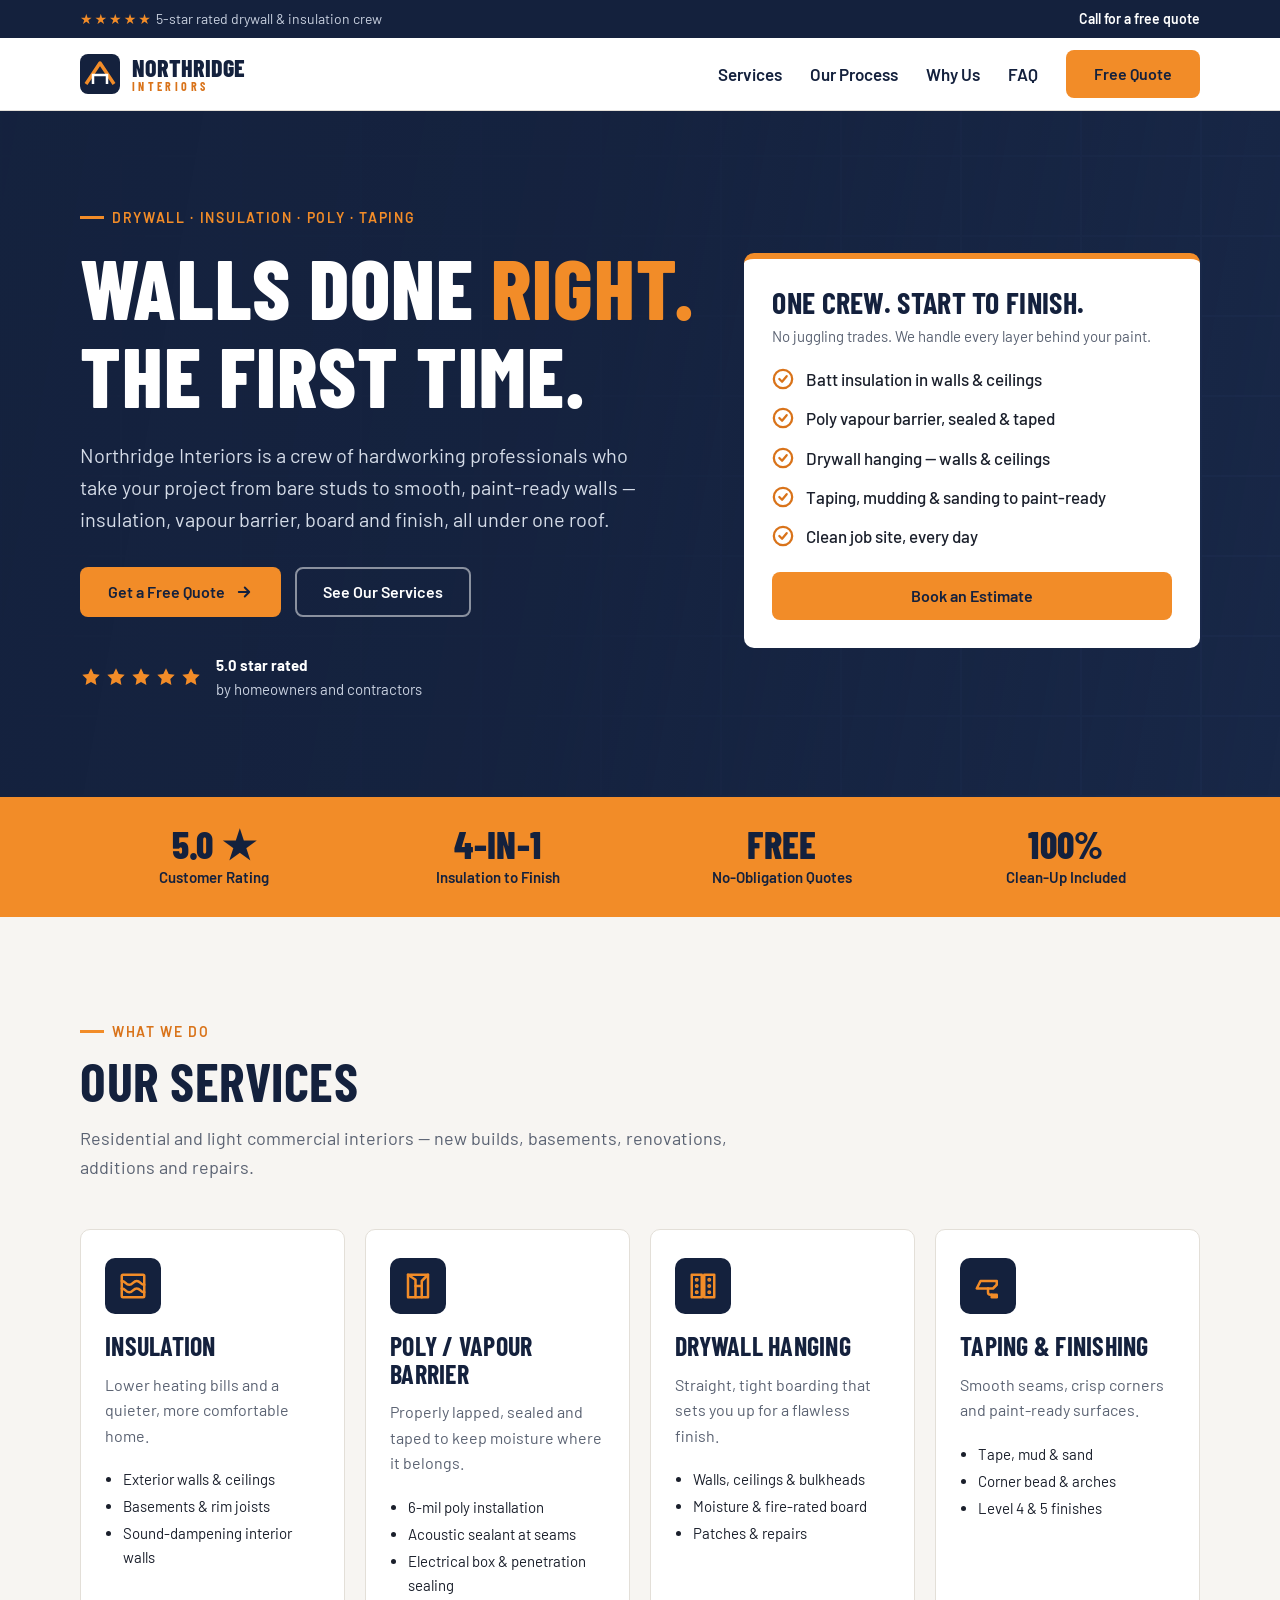
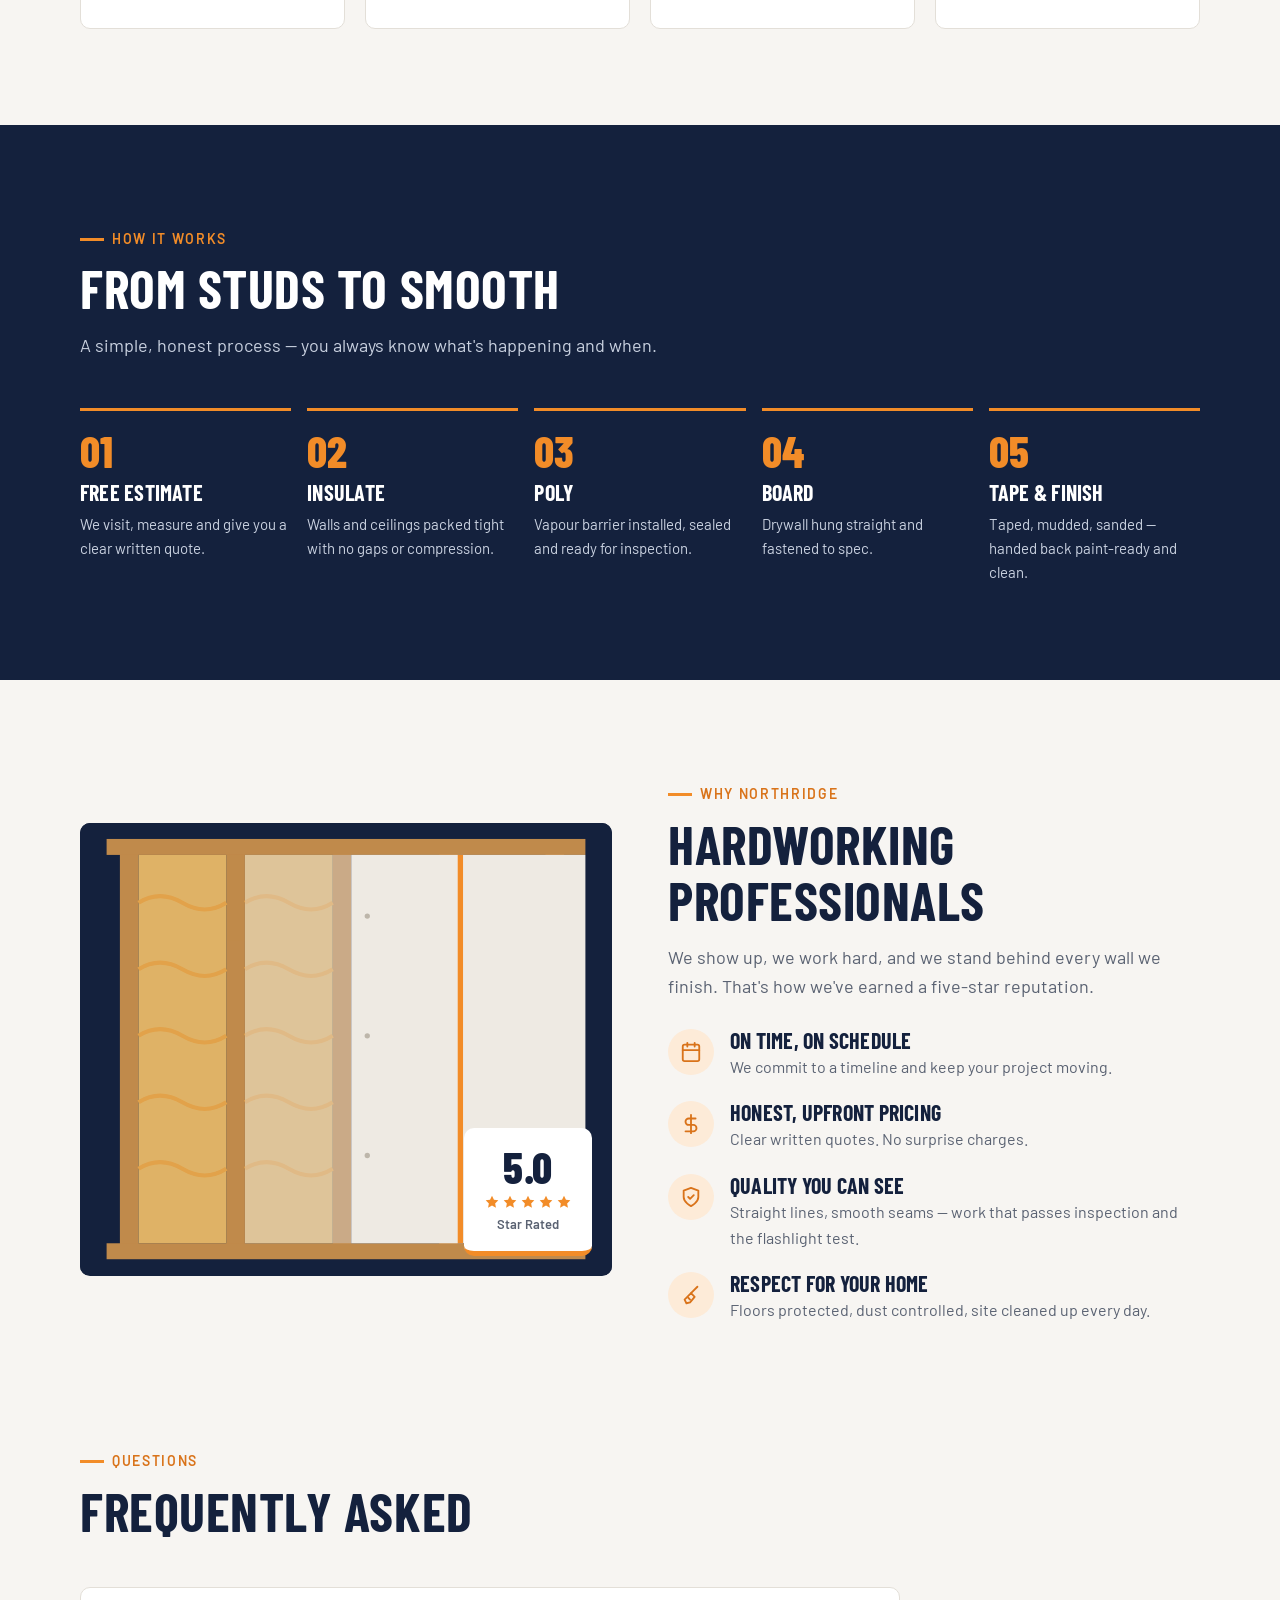
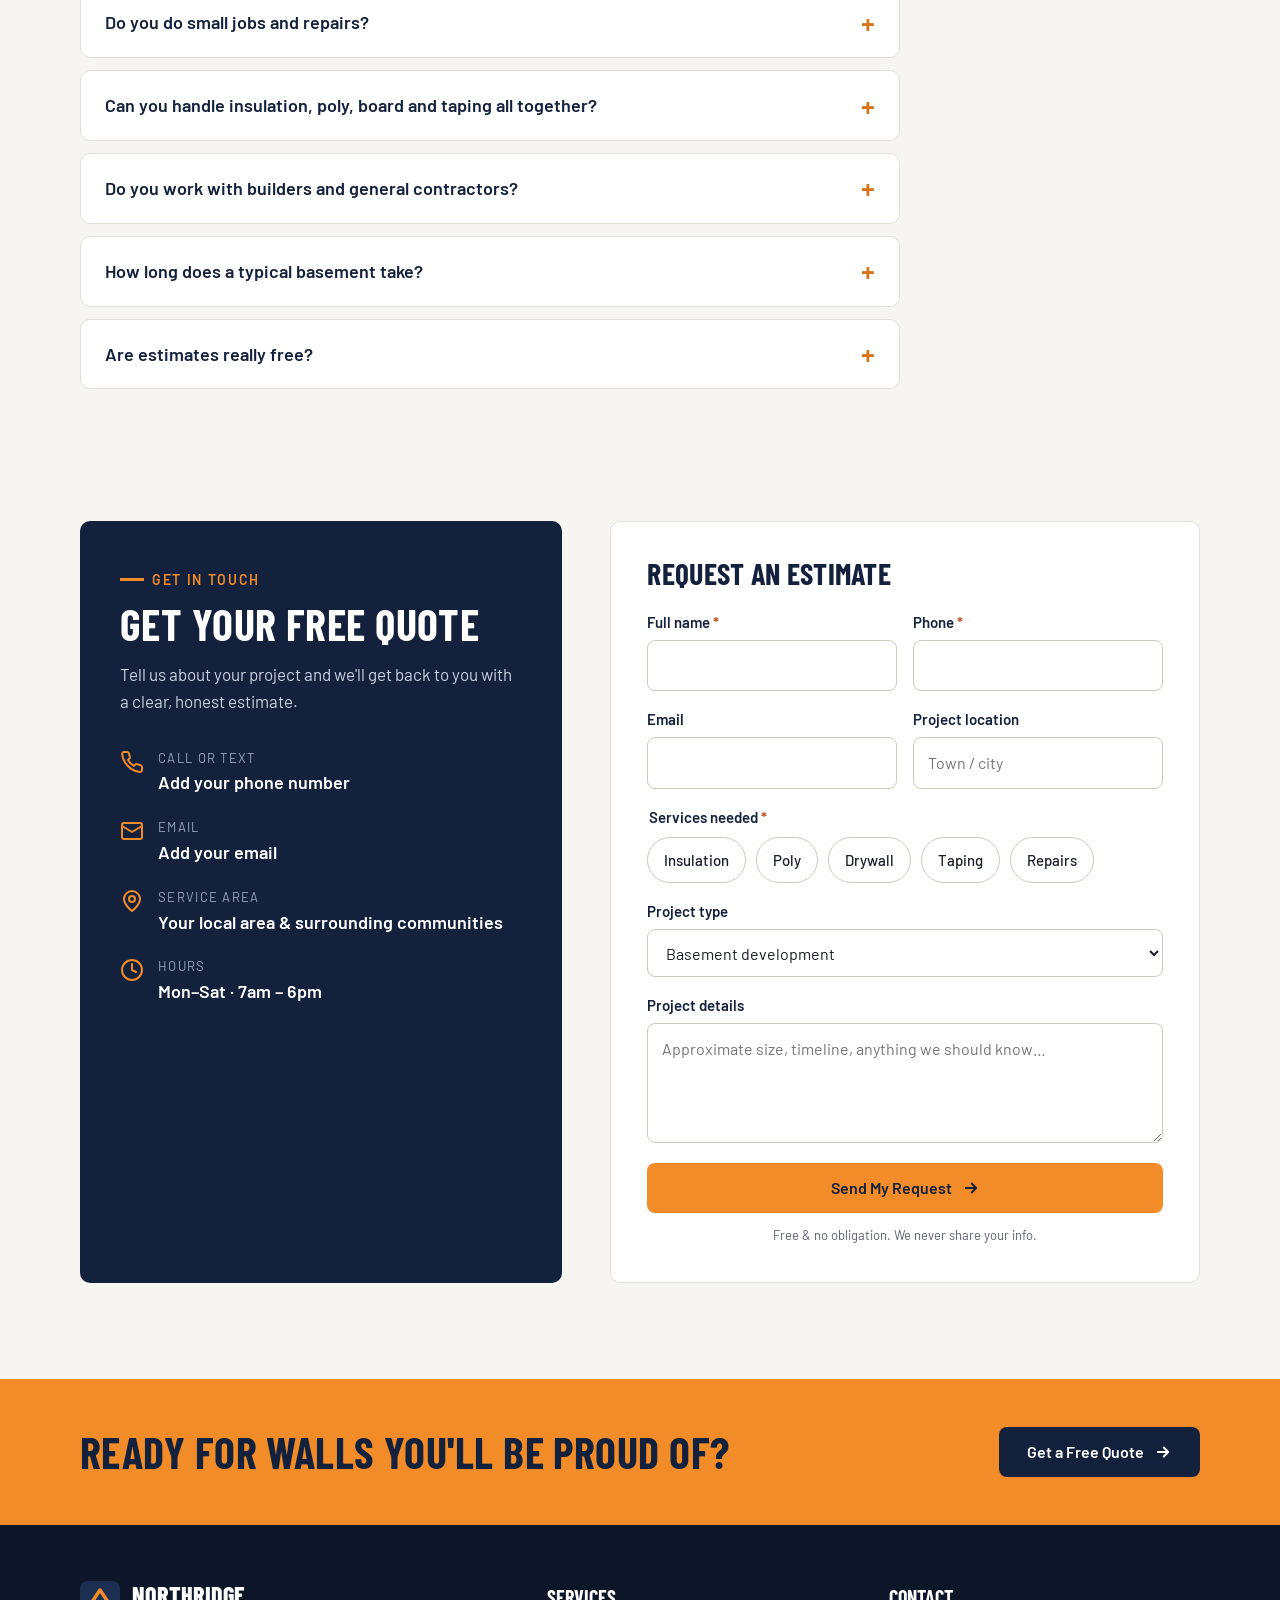
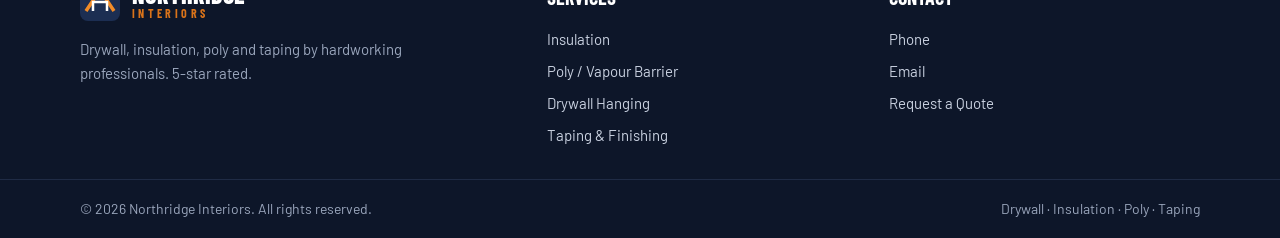
==== projects/northridge-interiors/index.html @ 96ca853d "Add Northridge Interiors website (drywall, insulation, poly, taping) Co-Authored-By: Claude Opus 5.5" ====
<!doctype html>
<html lang="en">
<head>
<meta charset="utf-8">
<meta name="viewport" content="width=device-width, initial-scale=1">
<title>Northridge Interiors | Drywall, Insulation, Poly &amp; Taping</title>
<meta name="description" content="Northridge Interiors — hardworking drywall professionals. Insulation, vapour barrier (poly), drywall hanging, taping and finishing. 5-star rated. Get a free quote.">
<link rel="preconnect" href="https://fonts.googleapis.com">
<link rel="preconnect" href="https://fonts.gstatic.com" crossorigin>
<link href="https://fonts.googleapis.com/css2?family=Barlow+Condensed:wght@600;700;800&family=Barlow:wght@400;500;600&display=swap" rel="stylesheet">
<link rel="icon" href="data:image/svg+xml,%3Csvg xmlns='http://www.w3.org/2000/svg' viewBox='0 0 32 32'%3E%3Crect width='32' height='32' rx='6' fill='%2314213D'/%3E%3Cpath d='M7 24V8h4l8 10V8h4v16h-4L11 14v10z' fill='%23F28C28'/%3E%3C/svg%3E">
<style>
  :root {
    --navy: #14213D;
    --navy-2: #1C2E52;
    --orange: #F28C28;
    --orange-dark: #D9731A;
    --bg: #F7F5F2;
    --card: #FFFFFF;
    --text: #1A1F2B;
    --muted: #5A6272;
    --border: #E3DFD8;
    --white: #FFFFFF;
    --radius: 10px;
    --max: 1160px;
  }
  *, *::before, *::after { box-sizing: border-box; }
  html { scroll-behavior: smooth; scroll-padding-top: 80px; }
  body {
    margin: 0; background: var(--bg); color: var(--text);
    font-family: "Barlow", system-ui, -apple-system, Segoe UI, sans-serif;
    font-size: 17px; line-height: 1.6;
  }
  h1, h2, h3, .display {
    font-family: "Barlow Condensed", "Barlow", sans-serif;
    line-height: 1.05; margin: 0; letter-spacing: .01em; text-transform: uppercase;
  }
  p { margin: 0; }
  a { color: inherit; }
  img, svg { display: block; }
  .wrap { max-width: var(--max); margin: 0 auto; padding: 0 20px; }
  .eyebrow {
    display: inline-flex; align-items: center; gap: 8px;
    font-weight: 600; font-size: 14px; letter-spacing: .12em; text-transform: uppercase;
    color: var(--orange-dark);
  }
  .eyebrow::before { content: ""; width: 24px; height: 3px; background: var(--orange); }
  :focus-visible { outline: 3px solid var(--orange); outline-offset: 3px; border-radius: 4px; }

  /* Buttons */
  .btn {
    display: inline-flex; align-items: center; justify-content: center; gap: 10px;
    padding: 14px 26px; border-radius: 8px; border: 2px solid transparent;
    font: 600 16px/1 "Barlow", sans-serif; text-decoration: none; cursor: pointer;
    transition: background .18s ease, color .18s ease, border-color .18s ease, transform .18s ease;
    min-height: 48px;
  }
  .btn-primary { background: var(--orange); color: var(--navy); }
  .btn-primary:hover { background: var(--orange-dark); color: var(--white); }
  .btn-ghost { border-color: rgba(255,255,255,.5); color: var(--white); }
  .btn-ghost:hover { border-color: var(--white); background: rgba(255,255,255,.08); }
  .btn svg { width: 18px; height: 18px; }

  /* Top bar + Nav */
  .topbar { background: var(--navy); color: #C9D1E0; font-size: 14px; }
  .topbar .wrap { display: flex; justify-content: space-between; gap: 16px; padding-top: 8px; padding-bottom: 8px; flex-wrap: wrap; }
  .topbar a { text-decoration: none; color: var(--white); font-weight: 600; }
  .stars-inline { color: var(--orange); letter-spacing: 2px; }

  header.nav {
    position: sticky; top: 0; z-index: 50; background: var(--white);
    border-bottom: 1px solid var(--border);
  }
  header.nav .wrap { display: flex; align-items: center; justify-content: space-between; height: 72px; }
  .logo { display: flex; align-items: center; gap: 12px; text-decoration: none; }
  .logo-mark { width: 40px; height: 40px; }
  .logo-text { font-family: "Barlow Condensed", sans-serif; font-weight: 800; font-size: 24px; text-transform: uppercase; line-height: 1; color: var(--navy); }
  .logo-text small { display: block; font-size: 12px; letter-spacing: .28em; color: var(--orange-dark); font-weight: 700; }
  nav ul { list-style: none; display: flex; gap: 28px; margin: 0; padding: 0; align-items: center; }
  nav a.link { text-decoration: none; font-weight: 600; color: var(--navy); padding: 8px 0; border-bottom: 2px solid transparent; transition: border-color .18s; }
  nav a.link:hover { border-color: var(--orange); }
  .menu-btn { display: none; background: none; border: 0; padding: 10px; cursor: pointer; color: var(--navy); }
  .menu-btn svg { width: 28px; height: 28px; }

  /* Hero */
  .hero {
    position: relative; color: var(--white); overflow: hidden;
    background:
      linear-gradient(100deg, rgba(20,33,61,.97) 0%, rgba(20,33,61,.9) 45%, rgba(20,33,61,.55) 100%),
      repeating-linear-gradient(90deg, #22355E 0 2px, transparent 2px 120px),
      repeating-linear-gradient(0deg, #22355E 0 2px, transparent 2px 80px),
      var(--navy-2);
  }
  .hero .wrap { display: grid; grid-template-columns: 1.15fr .85fr; gap: 48px; align-items: center; padding-top: 88px; padding-bottom: 96px; }
  .hero h1 { font-size: clamp(44px, 7vw, 84px); font-weight: 800; }
  .hero h1 span { color: var(--orange); }
  .hero p.lead { font-size: 20px; color: #D5DCE8; margin-top: 20px; max-width: 560px; }
  .hero .ctas { display: flex; gap: 14px; flex-wrap: wrap; margin-top: 32px; }
  .rating { display: flex; align-items: center; gap: 14px; margin-top: 36px; }
  .rating .stars { display: flex; gap: 3px; }
  .rating .stars svg { width: 22px; height: 22px; fill: var(--orange); }
  .rating p { font-size: 15px; color: #C9D1E0; }
  .rating strong { color: var(--white); }

  .hero-card {
    background: var(--white); color: var(--text); border-radius: var(--radius);
    padding: 28px; border-top: 6px solid var(--orange);
  }
  .hero-card h2 { font-size: 30px; color: var(--navy); }
  .hero-card p { color: var(--muted); margin: 6px 0 18px; font-size: 15px; }
  .checklist { list-style: none; padding: 0; margin: 0; display: grid; gap: 12px; }
  .checklist li { display: flex; gap: 12px; align-items: flex-start; font-weight: 500; }
  .checklist svg { flex: none; width: 22px; height: 22px; color: var(--orange-dark); margin-top: 2px; }
  .hero-card .btn { width: 100%; margin-top: 22px; }

  /* Stats strip */
  .stats { background: var(--orange); color: var(--navy); }
  .stats .wrap { display: grid; grid-template-columns: repeat(4, 1fr); gap: 16px; padding-top: 28px; padding-bottom: 28px; }
  .stat { text-align: center; }
  .stat .display { font-size: 38px; font-weight: 800; }
  .stat p { font-weight: 600; font-size: 15px; }

  /* Sections */
  section.block { padding: 96px 0; }
  .section-head { max-width: 680px; margin-bottom: 48px; }
  .section-head h2 { font-size: clamp(36px, 5vw, 54px); color: var(--navy); margin-top: 10px; }
  .section-head p { color: var(--muted); margin-top: 14px; font-size: 18px; }

  .services { display: grid; grid-template-columns: repeat(4, 1fr); gap: 20px; }
  .service {
    background: var(--card); border: 1px solid var(--border); border-radius: var(--radius);
    padding: 28px 24px; display: flex; flex-direction: column; gap: 12px;
    transition: border-color .18s ease, transform .18s ease;
  }
  .service:hover { border-color: var(--orange); transform: translateY(-3px); }
  .service .icon { width: 56px; height: 56px; border-radius: 10px; background: var(--navy); display: grid; place-items: center; }
  .service .icon svg { width: 30px; height: 30px; color: var(--orange); }
  .service h3 { font-size: 26px; color: var(--navy); margin-top: 6px; }
  .service p { color: var(--muted); font-size: 16px; }
  .service ul { margin: 4px 0 0; padding-left: 18px; color: var(--text); font-size: 15px; }
  .service ul li { margin: 3px 0; }

  /* Process */
  .process-bg { background: var(--navy); color: var(--white); }
  .process-bg .section-head h2 { color: var(--white); }
  .process-bg .section-head p { color: #C9D1E0; }
  .process-bg .eyebrow { color: var(--orange); }
  .steps { display: grid; grid-template-columns: repeat(5, 1fr); gap: 16px; counter-reset: step; }
  .step { border-top: 3px solid var(--orange); padding-top: 18px; }
  .step .num { font-family: "Barlow Condensed", sans-serif; font-weight: 800; font-size: 44px; color: var(--orange); line-height: 1; }
  .step h3 { font-size: 22px; margin: 8px 0 8px; }
  .step p { color: #C9D1E0; font-size: 15px; }

  /* Why */
  .why { display: grid; grid-template-columns: 1fr 1fr; gap: 56px; align-items: center; }
  .why-visual {
    aspect-ratio: 4/3.4; border-radius: var(--radius); background: var(--navy);
    position: relative; overflow: hidden;
  }
  .why-visual svg { width: 100%; height: 100%; }
  .badge-5 {
    position: absolute; right: 20px; bottom: 20px; background: var(--white); border-radius: var(--radius);
    padding: 16px 20px; text-align: center; border-bottom: 5px solid var(--orange);
  }
  .badge-5 .display { font-size: 44px; color: var(--navy); font-weight: 800; }
  .badge-5 .stars svg { width: 16px; height: 16px; fill: var(--orange); }
  .badge-5 .stars { display: flex; gap: 2px; justify-content: center; margin: 4px 0; }
  .badge-5 p { font-size: 13px; font-weight: 600; color: var(--muted); }
  .values { display: grid; gap: 22px; margin-top: 28px; }
  .value { display: flex; gap: 16px; }
  .value .icon { flex: none; width: 46px; height: 46px; border-radius: 50%; background: #FDEBD8; display: grid; place-items: center; }
  .value .icon svg { width: 22px; height: 22px; color: var(--orange-dark); }
  .value h3 { font-size: 22px; color: var(--navy); }
  .value p { color: var(--muted); font-size: 16px; margin-top: 2px; }

  /* FAQ */
  .faq { max-width: 820px; }
  details {
    background: var(--card); border: 1px solid var(--border); border-radius: var(--radius);
    margin-bottom: 12px; overflow: hidden;
  }
  summary {
    cursor: pointer; padding: 20px 24px; font-weight: 600; font-size: 18px; color: var(--navy);
    list-style: none; display: flex; justify-content: space-between; align-items: center; gap: 16px;
  }
  summary::-webkit-details-marker { display: none; }
  summary::after { content: "+"; font-size: 28px; color: var(--orange-dark); line-height: 1; transition: transform .18s; }
  details[open] summary::after { transform: rotate(45deg); }
  details .answer { padding: 0 24px 22px; color: var(--muted); }

  /* Quote / Contact */
  .contact-grid { display: grid; grid-template-columns: .9fr 1.1fr; gap: 48px; }
  .contact-info { background: var(--navy); color: var(--white); border-radius: var(--radius); padding: 40px; }
  .contact-info h2 { font-size: 44px; }
  .contact-info > p { color: #C9D1E0; margin-top: 14px; }
  .contact-list { list-style: none; padding: 0; margin: 32px 0 0; display: grid; gap: 20px; }
  .contact-list li { display: flex; gap: 14px; align-items: flex-start; }
  .contact-list svg { width: 24px; height: 24px; color: var(--orange); flex: none; margin-top: 2px; }
  .contact-list span { display: block; font-size: 13px; letter-spacing: .1em; text-transform: uppercase; color: #9AA6BC; }
  .contact-list a, .contact-list strong { color: var(--white); text-decoration: none; font-weight: 600; font-size: 18px; }
  .contact-list a:hover { color: var(--orange); }

  form.quote { background: var(--card); border: 1px solid var(--border); border-radius: var(--radius); padding: 36px; }
  form.quote h3 { font-size: 30px; color: var(--navy); margin-bottom: 20px; }
  .row { display: grid; grid-template-columns: 1fr 1fr; gap: 16px; }
  .field { display: flex; flex-direction: column; gap: 6px; margin-bottom: 16px; }
  .field label, fieldset legend { font-weight: 600; font-size: 15px; color: var(--navy); }
  .req { color: #C2410C; }
  input, select, textarea {
    font: inherit; font-size: 16px; padding: 12px 14px; border: 1.5px solid #CFC9BF; border-radius: 8px;
    background: var(--white); color: var(--text); min-height: 48px; width: 100%;
    transition: border-color .15s;
  }
  input:focus, select:focus, textarea:focus { outline: none; border-color: var(--navy); box-shadow: 0 0 0 3px rgba(242,140,40,.35); }
  textarea { min-height: 120px; resize: vertical; }
  .field.invalid input, .field.invalid select, .field.invalid textarea { border-color: #C2410C; }
  .error { color: #B91C1C; font-size: 14px; min-height: 0; display: none; }
  .field.invalid .error { display: block; }
  fieldset { border: 0; padding: 0; margin: 0 0 16px; }
  .chips { display: flex; flex-wrap: wrap; gap: 10px; margin-top: 8px; }
  .chip input { position: absolute; opacity: 0; width: 1px; height: 1px; }
  .chip span {
    display: inline-flex; align-items: center; padding: 10px 16px; border-radius: 999px; border: 1.5px solid #CFC9BF;
    cursor: pointer; font-weight: 500; font-size: 15px; transition: all .15s; min-height: 44px; user-select: none;
  }
  .chip input:checked + span { background: var(--navy); color: var(--white); border-color: var(--navy); }
  .chip input:focus-visible + span { outline: 3px solid var(--orange); outline-offset: 2px; }
  form.quote .btn { width: 100%; margin-top: 4px; }
  .form-note { font-size: 13px; color: var(--muted); margin-top: 12px; text-align: center; }
  .success {
    display: none; text-align: center; padding: 40px 10px;
  }
  .success svg { width: 64px; height: 64px; color: #15803D; margin: 0 auto 16px; }
  .success h3 { margin-bottom: 10px; }
  .success p { color: var(--muted); }
  form.quote.sent .form-body { display: none; }
  form.quote.sent .success { display: block; }

  /* CTA band */
  .cta-band { background: var(--orange); }
  .cta-band .wrap { display: flex; align-items: center; justify-content: space-between; gap: 24px; padding-top: 48px; padding-bottom: 48px; flex-wrap: wrap; }
  .cta-band h2 { font-size: clamp(30px, 4vw, 44px); color: var(--navy); }
  .cta-band .btn { background: var(--navy); color: var(--white); }
  .cta-band .btn:hover { background: #0B1426; }

  footer { background: #0D1629; color: #9AA6BC; font-size: 15px; }
  footer .wrap { display: grid; grid-template-columns: 1.4fr 1fr 1fr; gap: 32px; padding-top: 56px; padding-bottom: 32px; }
  footer h4 { color: var(--white); font-family: "Barlow Condensed", sans-serif; text-transform: uppercase; font-size: 20px; margin: 0 0 14px; }
  footer ul { list-style: none; margin: 0; padding: 0; display: grid; gap: 8px; }
  footer a { text-decoration: none; color: #C9D1E0; }
  footer a:hover { color: var(--orange); }
  footer .logo-text { color: var(--white); }
  footer .bottom { border-top: 1px solid #1F2B45; }
  footer .bottom .wrap { display: flex; justify-content: space-between; padding-top: 18px; padding-bottom: 18px; grid-template-columns: none; flex-wrap: wrap; gap: 8px; font-size: 14px; }

  /* Mobile call bar */
  .mobile-call { display: none; }

  /* Reveal */
  .reveal { opacity: 0; transform: translateY(18px); transition: opacity .6s ease, transform .6s ease; }
  .reveal.in { opacity: 1; transform: none; }

  @media (prefers-reduced-motion: reduce) {
    html { scroll-behavior: auto; }
    .reveal { opacity: 1; transform: none; transition: none; }
    .service, .btn { transition: none; }
  }

  @media (max-width: 1024px) {
    .services { grid-template-columns: repeat(2, 1fr); }
    .steps { grid-template-columns: repeat(3, 1fr); row-gap: 32px; }
  }
  @media (max-width: 860px) {
    .hero .wrap, .why, .contact-grid { grid-template-columns: 1fr; }
    .hero .wrap { padding-top: 56px; padding-bottom: 64px; gap: 36px; }
    .stats .wrap { grid-template-columns: repeat(2, 1fr); }
    footer .wrap { grid-template-columns: 1fr; }
    .menu-btn { display: block; }
    nav ul {
      position: absolute; top: 72px; left: 0; right: 0; background: var(--white);
      flex-direction: column; align-items: stretch; gap: 0; padding: 8px 16px 20px;
      border-bottom: 1px solid var(--border); display: none;
    }
    nav ul.open { display: flex; }
    nav a.link { display: block; padding: 14px 4px; border-bottom: 1px solid var(--border); }
    nav li .btn { width: 100%; margin-top: 14px; }
    section.block { padding: 72px 0; }
  }
  @media (max-width: 600px) {
    .wrap { padding: 0 16px; }
    .services, .steps, .row { grid-template-columns: 1fr; }
    .topbar .hide-sm { display: none; }
    .contact-info, form.quote { padding: 26px 20px; }
    .mobile-call {
      display: flex; position: fixed; left: 0; right: 0; bottom: 0; z-index: 60;
      background: var(--navy); padding: 10px 16px calc(10px + env(safe-area-inset-bottom)); gap: 10px;
    }
    .mobile-call .btn { flex: 1; padding: 12px; }
    body { padding-bottom: 70px; }
  }
</style>
</head>
<body>

<!-- SVG icon sprite (Lucide-style strokes) -->
<svg width="0" height="0" style="position:absolute" aria-hidden="true">
  <defs>
    <symbol id="i-star" viewBox="0 0 24 24"><path d="M12 2.5l2.94 6.1 6.56.9-4.78 4.6 1.17 6.5L12 17.4l-5.89 3.2 1.17-6.5L2.5 9.5l6.56-.9z"/></symbol>
    <symbol id="i-phone" viewBox="0 0 24 24" fill="none" stroke="currentColor" stroke-width="2" stroke-linecap="round" stroke-linejoin="round"><path d="M22 16.9v3a2 2 0 0 1-2.2 2 19.8 19.8 0 0 1-8.6-3.1 19.5 19.5 0 0 1-6-6A19.8 19.8 0 0 1 2.1 4.2 2 2 0 0 1 4.1 2h3a2 2 0 0 1 2 1.7c.1 1 .4 1.9.7 2.8a2 2 0 0 1-.5 2.1L8 9.9a16 16 0 0 0 6 6l1.3-1.3a2 2 0 0 1 2.1-.4c.9.3 1.8.6 2.8.7a2 2 0 0 1 1.7 2z"/></symbol>
    <symbol id="i-mail" viewBox="0 0 24 24" fill="none" stroke="currentColor" stroke-width="2" stroke-linecap="round" stroke-linejoin="round"><rect x="2" y="4" width="20" height="16" rx="2"/><path d="m22 7-10 6L2 7"/></symbol>
    <symbol id="i-pin" viewBox="0 0 24 24" fill="none" stroke="currentColor" stroke-width="2" stroke-linecap="round" stroke-linejoin="round"><path d="M20 10c0 6-8 12-8 12s-8-6-8-12a8 8 0 0 1 16 0z"/><circle cx="12" cy="10" r="3"/></symbol>
    <symbol id="i-clock" viewBox="0 0 24 24" fill="none" stroke="currentColor" stroke-width="2" stroke-linecap="round" stroke-linejoin="round"><circle cx="12" cy="12" r="10"/><path d="M12 6v6l4 2"/></symbol>
    <symbol id="i-check" viewBox="0 0 24 24" fill="none" stroke="currentColor" stroke-width="2.5" stroke-linecap="round" stroke-linejoin="round"><circle cx="12" cy="12" r="10"/><path d="m8 12 3 3 5-6"/></symbol>
    <symbol id="i-arrow" viewBox="0 0 24 24" fill="none" stroke="currentColor" stroke-width="2.5" stroke-linecap="round" stroke-linejoin="round"><path d="M5 12h14M13 6l6 6-6 6"/></symbol>
    <symbol id="i-insulation" viewBox="0 0 24 24" fill="none" stroke="currentColor" stroke-width="2" stroke-linecap="round" stroke-linejoin="round"><rect x="3" y="3" width="18" height="18" rx="1"/><path d="M3 8c3 0 3 3 6 3s3-3 6-3 3 3 6 3M3 14c3 0 3 3 6 3s3-3 6-3 3 3 6 3"/></symbol>
    <symbol id="i-poly" viewBox="0 0 24 24" fill="none" stroke="currentColor" stroke-width="2" stroke-linecap="round" stroke-linejoin="round"><path d="M4 3h16v18H4z"/><path d="M4 3l6 4v14M20 3l-5 5v13"/><path d="M10 12h5"/></symbol>
    <symbol id="i-board" viewBox="0 0 24 24" fill="none" stroke="currentColor" stroke-width="2" stroke-linecap="round" stroke-linejoin="round"><rect x="3" y="3" width="8" height="18"/><rect x="13" y="3" width="8" height="18"/><circle cx="7" cy="7" r=".6" fill="currentColor"/><circle cx="7" cy="12" r=".6" fill="currentColor"/><circle cx="7" cy="17" r=".6" fill="currentColor"/><circle cx="17" cy="7" r=".6" fill="currentColor"/><circle cx="17" cy="12" r=".6" fill="currentColor"/><circle cx="17" cy="17" r=".6" fill="currentColor"/></symbol>
    <symbol id="i-trowel" viewBox="0 0 24 24" fill="none" stroke="currentColor" stroke-width="2" stroke-linecap="round" stroke-linejoin="round"><path d="M3 14h13l3-3V8H6z"/><path d="M12 14v3a2 2 0 0 0 2 2h1"/><path d="M15 19h4v2h-4z"/></symbol>
    <symbol id="i-shield" viewBox="0 0 24 24" fill="none" stroke="currentColor" stroke-width="2" stroke-linecap="round" stroke-linejoin="round"><path d="M12 22s8-4 8-10V5l-8-3-8 3v7c0 6 8 10 8 10z"/><path d="m9 12 2 2 4-4"/></symbol>
    <symbol id="i-calendar" viewBox="0 0 24 24" fill="none" stroke="currentColor" stroke-width="2" stroke-linecap="round" stroke-linejoin="round"><rect x="3" y="4" width="18" height="18" rx="2"/><path d="M16 2v4M8 2v4M3 10h18"/></symbol>
    <symbol id="i-broom" viewBox="0 0 24 24" fill="none" stroke="currentColor" stroke-width="2" stroke-linecap="round" stroke-linejoin="round"><path d="m19 3-7 7"/><path d="M12 10 5 17l2 4 4-1 5-6z"/><path d="m9 15 2 2"/></symbol>
    <symbol id="i-dollar" viewBox="0 0 24 24" fill="none" stroke="currentColor" stroke-width="2" stroke-linecap="round" stroke-linejoin="round"><path d="M12 2v20M17 6H9.5a3.5 3.5 0 0 0 0 7h5a3.5 3.5 0 0 1 0 7H6"/></symbol>
  </defs>
</svg>

<div class="topbar">
  <div class="wrap">
    <span><span class="stars-inline" aria-hidden="true">★★★★★</span> <span class="hide-sm">5-star rated drywall &amp; insulation crew</span><span class="sr-only" style="position:absolute;left:-9999px">Rated 5 out of 5 stars</span></span>
    <span><a href="tel:" data-phone-link><span data-phone>Call for a free quote</span></a></span>
  </div>
</div>

<header class="nav">
  <div class="wrap">
    <a href="#top" class="logo" aria-label="Northridge Interiors home">
      <svg class="logo-mark" viewBox="0 0 40 40" aria-hidden="true"><rect width="40" height="40" rx="8" fill="#14213D"/><path d="M6 30 20 9l14 21" fill="none" stroke="#F28C28" stroke-width="3.5" stroke-linejoin="round"/><path d="M13 30V21h14v9" fill="none" stroke="#fff" stroke-width="2.5"/></svg>
      <span class="logo-text">Northridge<small>Interiors</small></span>
    </a>
    <nav aria-label="Main">
      <button class="menu-btn" aria-label="Open menu" aria-expanded="false" aria-controls="nav-list">
        <svg viewBox="0 0 24 24" fill="none" stroke="currentColor" stroke-width="2.5" stroke-linecap="round"><path d="M3 6h18M3 12h18M3 18h18"/></svg>
      </button>
      <ul id="nav-list">
        <li><a class="link" href="#services">Services</a></li>
        <li><a class="link" href="#process">Our Process</a></li>
        <li><a class="link" href="#why">Why Us</a></li>
        <li><a class="link" href="#faq">FAQ</a></li>
        <li><a class="btn btn-primary" href="#quote">Free Quote</a></li>
      </ul>
    </nav>
  </div>
</header>

<main id="top">
  <section class="hero">
    <div class="wrap">
      <div>
        <p class="eyebrow" style="color:var(--orange)">Drywall · Insulation · Poly · Taping</p>
        <h1 style="margin-top:14px">Walls done <span>right.</span><br>The first time.</h1>
        <p class="lead">Northridge Interiors is a crew of hardworking professionals who take your project from bare studs to smooth, paint-ready walls — insulation, vapour barrier, board and finish, all under one roof.</p>
        <div class="ctas">
          <a href="#quote" class="btn btn-primary">Get a Free Quote <svg aria-hidden="true"><use href="#i-arrow"/></svg></a>
          <a href="#services" class="btn btn-ghost">See Our Services</a>
        </div>
        <div class="rating">
          <div class="stars" aria-hidden="true">
            <svg><use href="#i-star"/></svg><svg><use href="#i-star"/></svg><svg><use href="#i-star"/></svg><svg><use href="#i-star"/></svg><svg><use href="#i-star"/></svg>
          </div>
          <p><strong>5.0 star rated</strong><br>by homeowners and contractors</p>
        </div>
      </div>
      <aside class="hero-card" aria-label="What's included">
        <h2>One crew. Start to finish.</h2>
        <p>No juggling trades. We handle every layer behind your paint.</p>
        <ul class="checklist">
          <li><svg aria-hidden="true"><use href="#i-check"/></svg>Batt insulation in walls &amp; ceilings</li>
          <li><svg aria-hidden="true"><use href="#i-check"/></svg>Poly vapour barrier, sealed &amp; taped</li>
          <li><svg aria-hidden="true"><use href="#i-check"/></svg>Drywall hanging — walls &amp; ceilings</li>
          <li><svg aria-hidden="true"><use href="#i-check"/></svg>Taping, mudding &amp; sanding to paint-ready</li>
          <li><svg aria-hidden="true"><use href="#i-check"/></svg>Clean job site, every day</li>
        </ul>
        <a href="#quote" class="btn btn-primary">Book an Estimate</a>
      </aside>
    </div>
  </section>

  <div class="stats" aria-label="Highlights">
    <div class="wrap">
      <div class="stat"><div class="display">5.0 ★</div><p>Customer Rating</p></div>
      <div class="stat"><div class="display">4-in-1</div><p>Insulation to Finish</p></div>
      <div class="stat"><div class="display">Free</div><p>No-Obligation Quotes</p></div>
      <div class="stat"><div class="display">100%</div><p>Clean-Up Included</p></div>
    </div>
  </div>

  <section class="block" id="services">
    <div class="wrap">
      <div class="section-head reveal">
        <span class="eyebrow">What we do</span>
        <h2>Our Services</h2>
        <p>Residential and light commercial interiors — new builds, basements, renovations, additions and repairs.</p>
      </div>
      <div class="services">
        <article class="service reveal">
          <div class="icon"><svg aria-hidden="true"><use href="#i-insulation"/></svg></div>
          <h3>Insulation</h3>
          <p>Lower heating bills and a quieter, more comfortable home.</p>
          <ul><li>Exterior walls &amp; ceilings</li><li>Basements &amp; rim joists</li><li>Sound-dampening interior walls</li></ul>
        </article>
        <article class="service reveal">
          <div class="icon"><svg aria-hidden="true"><use href="#i-poly"/></svg></div>
          <h3>Poly / Vapour Barrier</h3>
          <p>Properly lapped, sealed and taped to keep moisture where it belongs.</p>
          <ul><li>6-mil poly installation</li><li>Acoustic sealant at seams</li><li>Electrical box &amp; penetration sealing</li></ul>
        </article>
        <article class="service reveal">
          <div class="icon"><svg aria-hidden="true"><use href="#i-board"/></svg></div>
          <h3>Drywall Hanging</h3>
          <p>Straight, tight boarding that sets you up for a flawless finish.</p>
          <ul><li>Walls, ceilings &amp; bulkheads</li><li>Moisture &amp; fire-rated board</li><li>Patches &amp; repairs</li></ul>
        </article>
        <article class="service reveal">
          <div class="icon"><svg aria-hidden="true"><use href="#i-trowel"/></svg></div>
          <h3>Taping &amp; Finishing</h3>
          <p>Smooth seams, crisp corners and paint-ready surfaces.</p>
          <ul><li>Tape, mud &amp; sand</li><li>Corner bead &amp; arches</li><li>Level 4 &amp; 5 finishes</li></ul>
        </article>
      </div>
    </div>
  </section>

  <section class="block process-bg" id="process">
    <div class="wrap">
      <div class="section-head reveal">
        <span class="eyebrow">How it works</span>
        <h2>From Studs to Smooth</h2>
        <p>A simple, honest process — you always know what's happening and when.</p>
      </div>
      <ol class="steps" style="list-style:none;padding:0;margin:0">
        <li class="step reveal"><div class="num">01</div><h3>Free Estimate</h3><p>We visit, measure and give you a clear written quote.</p></li>
        <li class="step reveal"><div class="num">02</div><h3>Insulate</h3><p>Walls and ceilings packed tight with no gaps or compression.</p></li>
        <li class="step reveal"><div class="num">03</div><h3>Poly</h3><p>Vapour barrier installed, sealed and ready for inspection.</p></li>
        <li class="step reveal"><div class="num">04</div><h3>Board</h3><p>Drywall hung straight and fastened to spec.</p></li>
        <li class="step reveal"><div class="num">05</div><h3>Tape &amp; Finish</h3><p>Taped, mudded, sanded — handed back paint-ready and clean.</p></li>
      </ol>
    </div>
  </section>

  <section class="block" id="why">
    <div class="wrap why">
      <div class="why-visual reveal" aria-hidden="true">
        <svg viewBox="0 0 400 340" preserveAspectRatio="xMidYMid slice">
          <rect width="400" height="340" fill="#14213D"/>
          <!-- studs -->
          <g fill="#C08A4B">
            <rect x="30" y="20" width="14" height="300"/><rect x="110" y="20" width="14" height="300"/>
            <rect x="190" y="20" width="14" height="300"/><rect x="270" y="20" width="14" height="300"/>
            <rect x="350" y="20" width="14" height="300"/>
            <rect x="20" y="12" width="360" height="12"/><rect x="20" y="316" width="360" height="12"/>
          </g>
          <!-- insulation -->
          <g fill="#F5C26B" opacity=".9">
            <rect x="44" y="24" width="66" height="292"/><rect x="124" y="24" width="66" height="292"/>
          </g>
          <g stroke="#E2A24A" stroke-width="3" fill="none">
            <path d="M44 60q16-10 33 0t33 0M44 110q16-10 33 0t33 0M44 160q16-10 33 0t33 0M44 210q16-10 33 0t33 0M44 260q16-10 33 0t33 0"/>
            <path d="M124 60q16-10 33 0t33 0M124 110q16-10 33 0t33 0M124 160q16-10 33 0t33 0M124 210q16-10 33 0t33 0M124 260q16-10 33 0t33 0"/>
          </g>
          <!-- poly -->
          <rect x="124" y="24" width="146" height="292" fill="#DDE6F5" opacity=".35"/>
          <!-- drywall -->
          <rect x="204" y="24" width="176" height="292" fill="#EEEAE3"/>
          <rect x="284" y="24" width="4" height="292" fill="#F28C28"/>
          <g fill="#BDB6AA"><circle cx="216" cy="70" r="2"/><circle cx="216" cy="160" r="2"/><circle cx="216" cy="250" r="2"/></g>
        </svg>
        <div class="badge-5">
          <div class="display">5.0</div>
          <div class="stars"><svg><use href="#i-star"/></svg><svg><use href="#i-star"/></svg><svg><use href="#i-star"/></svg><svg><use href="#i-star"/></svg><svg><use href="#i-star"/></svg></div>
          <p>Star Rated</p>
        </div>
      </div>
      <div class="reveal">
        <span class="eyebrow">Why Northridge</span>
        <h2 class="display" style="font-size:clamp(36px,5vw,54px);color:var(--navy);margin-top:10px">Hardworking Professionals</h2>
        <p style="color:var(--muted);margin-top:14px;font-size:18px">We show up, we work hard, and we stand behind every wall we finish. That's how we've earned a five-star reputation.</p>
        <div class="values">
          <div class="value"><div class="icon"><svg aria-hidden="true"><use href="#i-calendar"/></svg></div><div><h3>On Time, On Schedule</h3><p>We commit to a timeline and keep your project moving.</p></div></div>
          <div class="value"><div class="icon"><svg aria-hidden="true"><use href="#i-dollar"/></svg></div><div><h3>Honest, Upfront Pricing</h3><p>Clear written quotes. No surprise charges.</p></div></div>
          <div class="value"><div class="icon"><svg aria-hidden="true"><use href="#i-shield"/></svg></div><div><h3>Quality You Can See</h3><p>Straight lines, smooth seams — work that passes inspection and the flashlight test.</p></div></div>
          <div class="value"><div class="icon"><svg aria-hidden="true"><use href="#i-broom"/></svg></div><div><h3>Respect for Your Home</h3><p>Floors protected, dust controlled, site cleaned up every day.</p></div></div>
        </div>
      </div>
    </div>
  </section>

  <section class="block" id="faq" style="padding-top:24px">
    <div class="wrap">
      <div class="section-head reveal">
        <span class="eyebrow">Questions</span>
        <h2>Frequently Asked</h2>
      </div>
      <div class="faq">
        <details><summary>Do you do small jobs and repairs?</summary><div class="answer">Yes. From a single patch or a basement room to a full house, we're happy to quote it.</div></details>
        <details><summary>Can you handle insulation, poly, board and taping all together?</summary><div class="answer">That's our specialty. One crew handles every stage, so there's no waiting between trades and no finger-pointing.</div></details>
        <details><summary>Do you work with builders and general contractors?</summary><div class="answer">Absolutely. We work directly with homeowners as well as builders, renovators and general contractors.</div></details>
        <details><summary>How long does a typical basement take?</summary><div class="answer">It depends on size and drying time for the mud, but most basements go from insulation to paint-ready in a matter of days to a couple of weeks. We'll give you a clear timeline with your quote.</div></details>
        <details><summary>Are estimates really free?</summary><div class="answer">Yes — free and no obligation. Send us the details below and we'll get back to you quickly.</div></details>
      </div>
    </div>
  </section>

  <section class="block" id="quote" style="padding-top:24px">
    <div class="wrap contact-grid">
      <div class="contact-info reveal">
        <span class="eyebrow" style="color:var(--orange)">Get in touch</span>
        <h2 style="margin-top:10px">Get Your Free Quote</h2>
        <p>Tell us about your project and we'll get back to you with a clear, honest estimate.</p>
        <ul class="contact-list">
          <li><svg aria-hidden="true"><use href="#i-phone"/></svg><div><span>Call or text</span><a href="tel:" data-phone-link data-phone>Add your phone number</a></div></li>
          <li><svg aria-hidden="true"><use href="#i-mail"/></svg><div><span>Email</span><a href="mailto:" data-email-link data-email>Add your email</a></div></li>
          <li><svg aria-hidden="true"><use href="#i-pin"/></svg><div><span>Service area</span><strong data-area>Your local area &amp; surrounding communities</strong></div></li>
          <li><svg aria-hidden="true"><use href="#i-clock"/></svg><div><span>Hours</span><strong data-hours>Mon–Sat · 7am – 6pm</strong></div></li>
        </ul>
      </div>

      <form class="quote reveal" id="quote-form" novalidate>
        <div class="form-body">
          <h3>Request an Estimate</h3>
          <div class="row">
            <div class="field"><label for="name">Full name <span class="req">*</span></label><input id="name" name="name" autocomplete="name" required><span class="error">Please enter your name.</span></div>
            <div class="field"><label for="phone">Phone <span class="req">*</span></label><input id="phone" name="phone" type="tel" autocomplete="tel" inputmode="tel" required><span class="error">Please enter a valid phone number.</span></div>
          </div>
          <div class="row">
            <div class="field"><label for="email">Email</label><input id="email" name="email" type="email" autocomplete="email"><span class="error">Please enter a valid email.</span></div>
            <div class="field"><label for="city">Project location</label><input id="city" name="city" autocomplete="address-level2" placeholder="Town / city"></div>
          </div>
          <fieldset>
            <legend>Services needed <span class="req">*</span></legend>
            <div class="chips">
              <label class="chip"><input type="checkbox" name="services" value="Insulation"><span>Insulation</span></label>
              <label class="chip"><input type="checkbox" name="services" value="Poly / vapour barrier"><span>Poly</span></label>
              <label class="chip"><input type="checkbox" name="services" value="Drywall hanging"><span>Drywall</span></label>
              <label class="chip"><input type="checkbox" name="services" value="Taping & finishing"><span>Taping</span></label>
              <label class="chip"><input type="checkbox" name="services" value="Repairs"><span>Repairs</span></label>
            </div>
            <span class="error" id="services-error" style="margin-top:6px">Pick at least one service.</span>
          </fieldset>
          <div class="field">
            <label for="type">Project type</label>
            <select id="type" name="type">
              <option>Basement development</option>
              <option>New build</option>
              <option>Renovation / addition</option>
              <option>Garage / shop</option>
              <option>Commercial</option>
              <option>Repair / patch</option>
              <option>Other</option>
            </select>
          </div>
          <div class="field"><label for="details">Project details</label><textarea id="details" name="details" placeholder="Approximate size, timeline, anything we should know…"></textarea></div>
          <button type="submit" class="btn btn-primary">Send My Request <svg aria-hidden="true"><use href="#i-arrow"/></svg></button>
          <p class="form-note">Free &amp; no obligation. We never share your info.</p>
        </div>
        <div class="success" role="status" aria-live="polite">
          <svg aria-hidden="true"><use href="#i-check"/></svg>
          <h3 style="font-size:32px;color:var(--navy)">Thanks — request received!</h3>
          <p id="success-msg">We'll be in touch shortly to set up your free estimate.</p>
        </div>
      </form>
    </div>
  </section>

  <section class="cta-band">
    <div class="wrap">
      <h2>Ready for walls you'll be proud of?</h2>
      <a href="#quote" class="btn">Get a Free Quote <svg aria-hidden="true"><use href="#i-arrow"/></svg></a>
    </div>
  </section>
</main>

<footer>
  <div class="wrap">
    <div>
      <a href="#top" class="logo" aria-label="Northridge Interiors home">
        <svg class="logo-mark" viewBox="0 0 40 40" aria-hidden="true"><rect width="40" height="40" rx="8" fill="#1C2E52"/><path d="M6 30 20 9l14 21" fill="none" stroke="#F28C28" stroke-width="3.5" stroke-linejoin="round"/><path d="M13 30V21h14v9" fill="none" stroke="#fff" stroke-width="2.5"/></svg>
        <span class="logo-text">Northridge<small>Interiors</small></span>
      </a>
      <p style="margin-top:16px;max-width:340px">Drywall, insulation, poly and taping by hardworking professionals. 5-star rated.</p>
    </div>
    <div>
      <h4>Services</h4>
      <ul><li><a href="#services">Insulation</a></li><li><a href="#services">Poly / Vapour Barrier</a></li><li><a href="#services">Drywall Hanging</a></li><li><a href="#services">Taping &amp; Finishing</a></li></ul>
    </div>
    <div>
      <h4>Contact</h4>
      <ul><li><a href="tel:" data-phone-link data-phone>Phone</a></li><li><a href="mailto:" data-email-link data-email>Email</a></li><li><a href="#quote">Request a Quote</a></li></ul>
    </div>
  </div>
  <div class="bottom"><div class="wrap"><span>© <span id="year"></span> Northridge Interiors. All rights reserved.</span><span>Drywall · Insulation · Poly · Taping</span></div></div>
</footer>

<div class="mobile-call">
  <a href="tel:" data-phone-link class="btn btn-ghost"><svg aria-hidden="true"><use href="#i-phone"/></svg>Call</a>
  <a href="#quote" class="btn btn-primary">Free Quote</a>
</div>

<script>
/* ============================================================
   BUSINESS DETAILS — edit these and the whole site updates.
   ============================================================ */
const BUSINESS = {
  phone: "",            // e.g. "(306) 555-0123"
  email: "",            // e.g. "info@northridgeinteriors.ca" — quote requests go here
  area:  "",            // e.g. "Saskatoon & surrounding area"
  hours: "",            // e.g. "Mon–Sat · 7am – 6pm"
  // Optional: paste a Formspree (or similar) endpoint to receive quotes
  // without the customer's email app, e.g. "https://formspree.io/f/xxxxxxx"
  formEndpoint: ""
};

(function () {
  const $ = (s, r = document) => r.querySelector(s);
  const $$ = (s, r = document) => [...r.querySelectorAll(s)];

  // Fill business details
  if (BUSINESS.phone) {
    const tel = "tel:" + BUSINESS.phone.replace(/[^\d+]/g, "");
    $$("[data-phone-link]").forEach(a => a.href = tel);
    $$("[data-phone]").forEach(el => el.textContent = BUSINESS.phone);
  } else {
    $$("[data-phone-link]").forEach(a => { a.href = "#quote"; });
  }
  if (BUSINESS.email) {
    $$("[data-email-link]").forEach(a => a.href = "mailto:" + BUSINESS.email);
    $$("[data-email]").forEach(el => el.textContent = BUSINESS.email);
  } else {
    $$("[data-email-link]").forEach(a => { a.href = "#quote"; });
  }
  if (BUSINESS.area) $$("[data-area]").forEach(el => el.textContent = BUSINESS.area);
  if (BUSINESS.hours) $$("[data-hours]").forEach(el => el.textContent = BUSINESS.hours);
  $("#year").textContent = new Date().getFullYear();

  // Mobile menu
  const btn = $(".menu-btn"), list = $("#nav-list");
  btn.addEventListener("click", () => {
    const open = list.classList.toggle("open");
    btn.setAttribute("aria-expanded", open);
    btn.setAttribute("aria-label", open ? "Close menu" : "Open menu");
  });
  $$("#nav-list a").forEach(a => a.addEventListener("click", () => {
    list.classList.remove("open"); btn.setAttribute("aria-expanded", "false");
  }));

  // Scroll reveal
  const reduce = matchMedia("(prefers-reduced-motion: reduce)").matches;
  if (!reduce && "IntersectionObserver" in window) {
    const io = new IntersectionObserver(entries => entries.forEach(e => {
      if (e.isIntersecting) { e.target.classList.add("in"); io.unobserve(e.target); }
    }), { threshold: 0.12 });
    $$(".reveal").forEach(el => io.observe(el));
  } else {
    $$(".reveal").forEach(el => el.classList.add("in"));
  }

  // Quote form
  const form = $("#quote-form");
  const setInvalid = (input, bad) => input.closest(".field").classList.toggle("invalid", bad);

  form.addEventListener("submit", async (e) => {
    e.preventDefault();
    const name = form.name.value.trim();
    const phone = form.phone.value.trim();
    const email = form.email.value.trim();
    const services = $$('input[name="services"]:checked', form).map(i => i.value);

    let ok = true;
    const badName = name.length < 2;
    const badPhone = phone.replace(/\D/g, "").length < 7;
    const badEmail = email !== "" && !/^[^\s@]+@[^\s@]+\.[^\s@]+$/.test(email);
    setInvalid(form.name, badName);
    setInvalid(form.phone, badPhone);
    setInvalid(form.email, badEmail);
    $("#services-error").style.display = services.length ? "none" : "block";
    if (badName || badPhone || badEmail || !services.length) ok = false;
    if (!ok) {
      const first = form.querySelector(".invalid input") || (!services.length && form.querySelector('input[name="services"]'));
      if (first) first.focus();
      return;
    }

    const data = {
      name, phone, email,
      location: form.city.value.trim(),
      services: services.join(", "),
      projectType: form.type.value,
      details: form.details.value.trim()
    };

    const submitBtn = form.querySelector('button[type="submit"]');
    submitBtn.disabled = true;

    let sent = false;
    if (BUSINESS.formEndpoint) {
      try {
        const res = await fetch(BUSINESS.formEndpoint, {
          method: "POST",
          headers: { "Content-Type": "application/json", "Accept": "application/json" },
          body: JSON.stringify(data)
        });
        sent = res.ok;
      } catch (_) { sent = false; }
    }

    if (!sent && BUSINESS.email) {
      const body =
        `Name: ${data.name}\nPhone: ${data.phone}\nEmail: ${data.email || "-"}\n` +
        `Location: ${data.location || "-"}\nServices: ${data.services}\n` +
        `Project type: ${data.projectType}\n\nDetails:\n${data.details || "-"}`;
      window.location.href = `mailto:${BUSINESS.email}?subject=${encodeURIComponent("Quote request — " + data.name)}&body=${encodeURIComponent(body)}`;
      $("#success-msg").textContent = "Your email app should open with the details filled in — just hit send and we'll be in touch.";
    } else if (!sent) {
      console.warn("Northridge: set BUSINESS.email or BUSINESS.formEndpoint so quote requests are delivered.");
    }

    form.classList.add("sent");
    submitBtn.disabled = false;
  });

  // Clear errors as user types
  ["name", "phone", "email"].forEach(n => form[n].addEventListener("input", () => setInvalid(form[n], false)));
  $$('input[name="services"]', form).forEach(i => i.addEventListener("change", () => $("#services-error").style.display = "none"));
})();
</script>
</body>
</html>
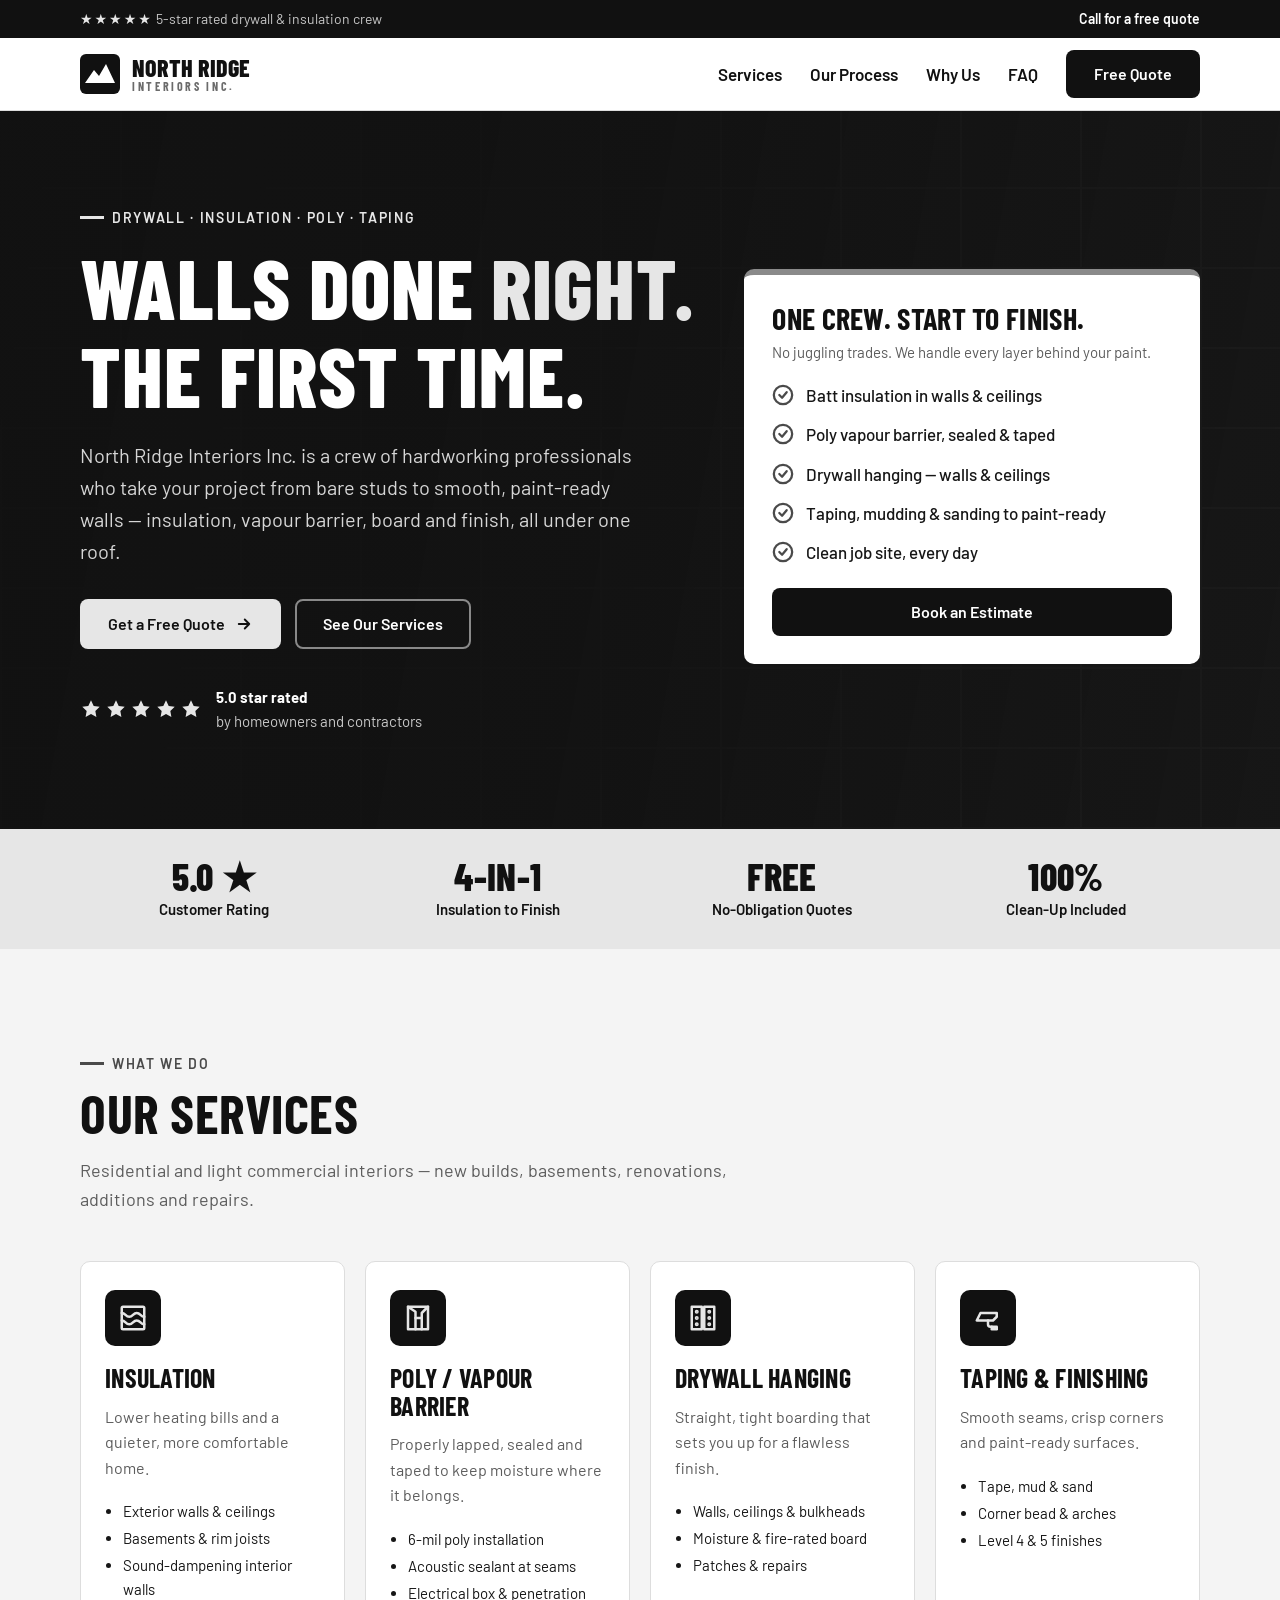
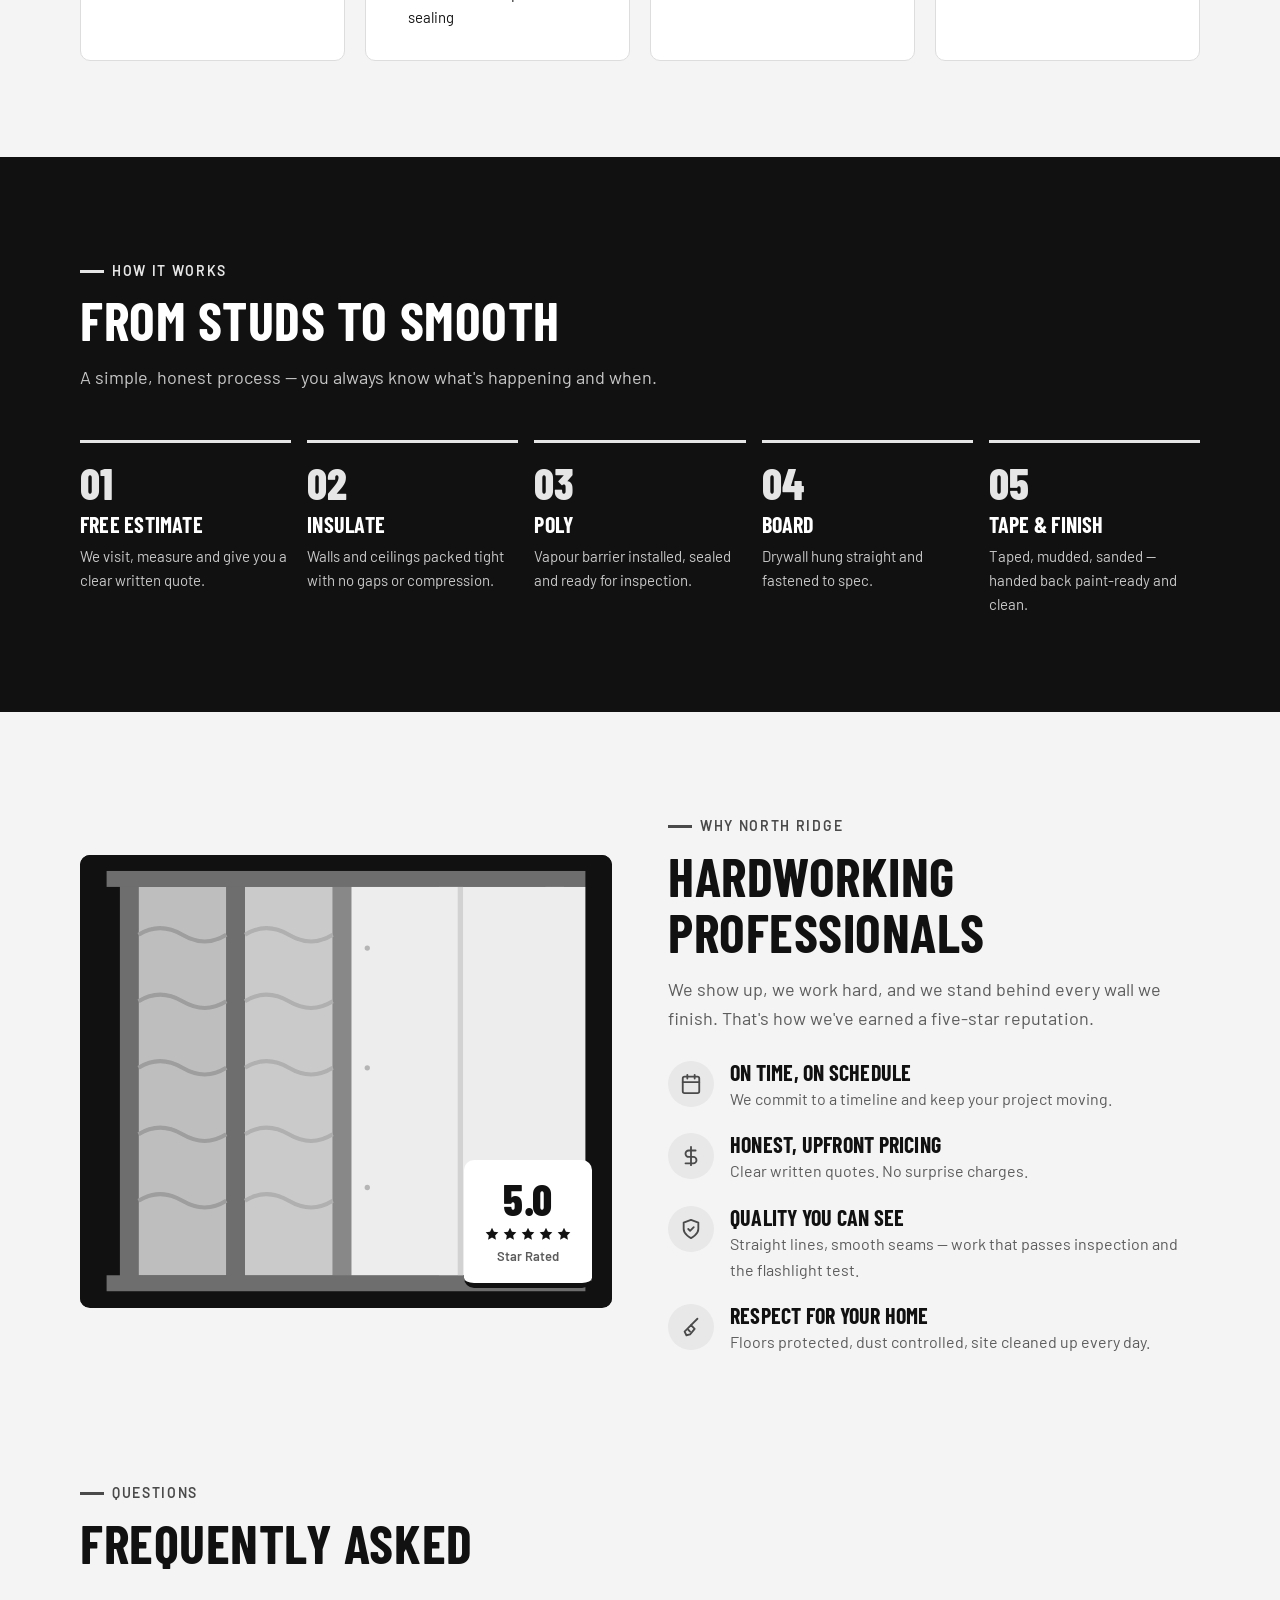
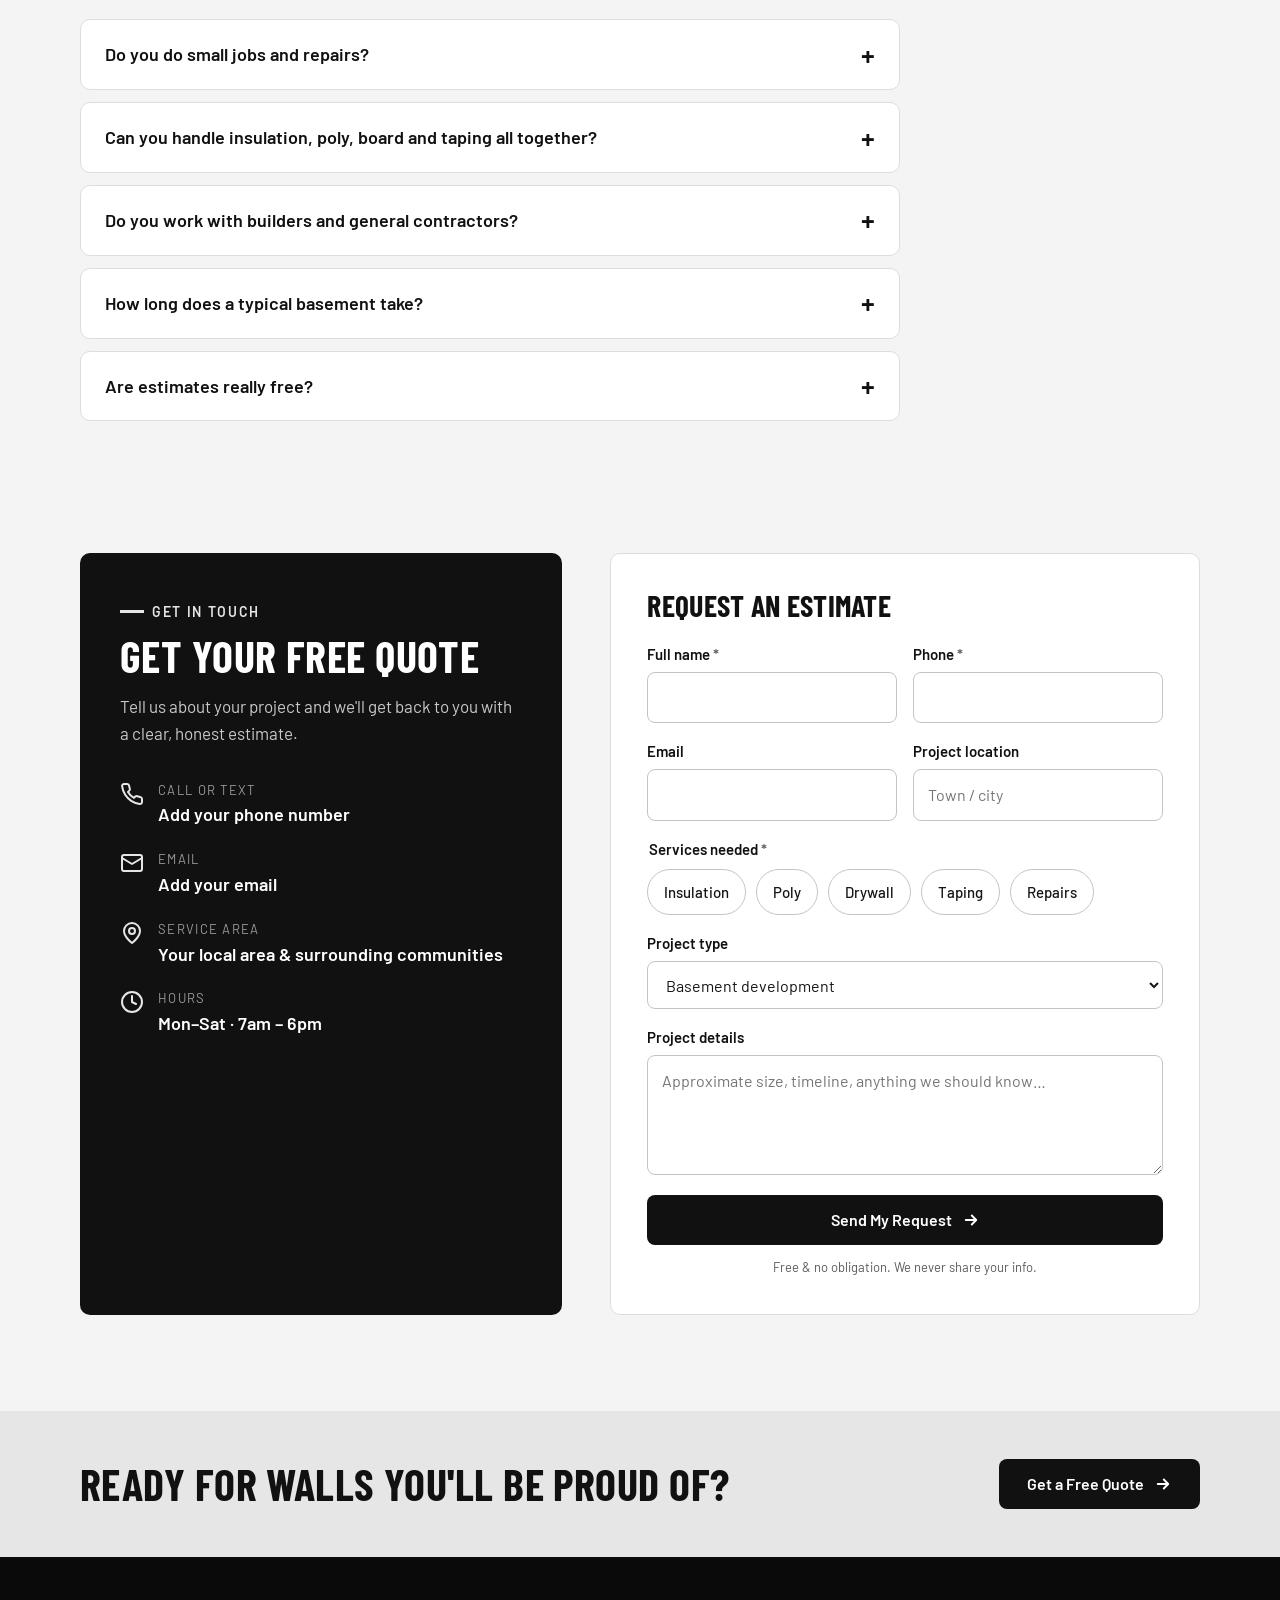
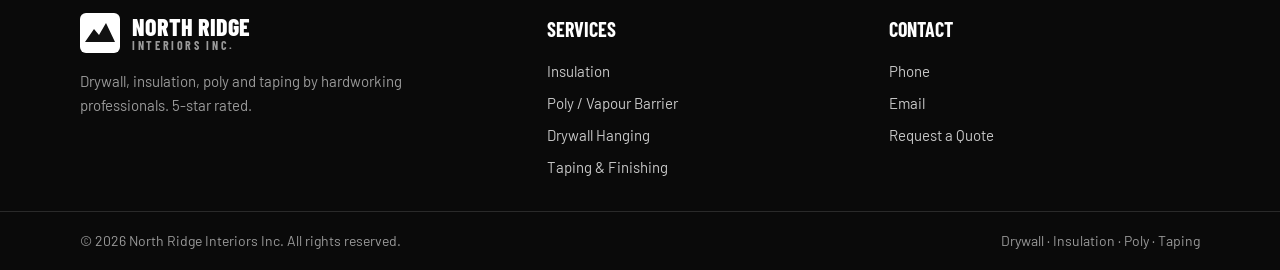
==== commit 20c1d7b1: "North Ridge Interiors: monochrome palette, Inc. name, drop-in logo support Co-Authored-By: Claude Op" ====
--- a/projects/northridge-interiors/index.html
+++ b/projects/northridge-interiors/index.html
@@ -3,23 +3,23 @@
 <head>
 <meta charset="utf-8">
 <meta name="viewport" content="width=device-width, initial-scale=1">
-<title>Northridge Interiors | Drywall, Insulation, Poly &amp; Taping</title>
-<meta name="description" content="Northridge Interiors — hardworking drywall professionals. Insulation, vapour barrier (poly), drywall hanging, taping and finishing. 5-star rated. Get a free quote.">
+<title>North Ridge Interiors Inc. | Drywall, Insulation, Poly &amp; Taping</title>
+<meta name="description" content="North Ridge Interiors Inc. — hardworking drywall professionals. Insulation, vapour barrier (poly), drywall hanging, taping and finishing. 5-star rated. Get a free quote.">
 <link rel="preconnect" href="https://fonts.googleapis.com">
 <link rel="preconnect" href="https://fonts.gstatic.com" crossorigin>
 <link href="https://fonts.googleapis.com/css2?family=Barlow+Condensed:wght@600;700;800&family=Barlow:wght@400;500;600&display=swap" rel="stylesheet">
-<link rel="icon" href="data:image/svg+xml,%3Csvg xmlns='http://www.w3.org/2000/svg' viewBox='0 0 32 32'%3E%3Crect width='32' height='32' rx='6' fill='%2314213D'/%3E%3Cpath d='M7 24V8h4l8 10V8h4v16h-4L11 14v10z' fill='%23F28C28'/%3E%3C/svg%3E">
+<link rel="icon" href="data:image/svg+xml,%3Csvg xmlns='http://www.w3.org/2000/svg' viewBox='0 0 32 32'%3E%3Crect width='32' height='32' rx='6' fill='%23111111'/%3E%3Cpath d='M7 24V8h4l8 10V8h4v16h-4L11 14v10z' fill='%23FFFFFF'/%3E%3C/svg%3E">
 <style>
   :root {
-    --navy: #14213D;
-    --navy-2: #1C2E52;
-    --orange: #F28C28;
-    --orange-dark: #D9731A;
-    --bg: #F7F5F2;
+    --navy: #111111;
+    --navy-2: #1E1E1E;
+    --orange: #E6E6E6;
+    --orange-dark: #4A4A4A;
+    --bg: #F4F4F4;
     --card: #FFFFFF;
-    --text: #1A1F2B;
-    --muted: #5A6272;
-    --border: #E3DFD8;
+    --text: #161616;
+    --muted: #5C5C5C;
+    --border: #DDDDDD;
     --white: #FFFFFF;
     --radius: 10px;
     --max: 1160px;
@@ -38,14 +38,15 @@
   p { margin: 0; }
   a { color: inherit; }
   img, svg { display: block; }
+  [hidden] { display: none !important; }
   .wrap { max-width: var(--max); margin: 0 auto; padding: 0 20px; }
   .eyebrow {
     display: inline-flex; align-items: center; gap: 8px;
     font-weight: 600; font-size: 14px; letter-spacing: .12em; text-transform: uppercase;
     color: var(--orange-dark);
   }
-  .eyebrow::before { content: ""; width: 24px; height: 3px; background: var(--orange); }
-  :focus-visible { outline: 3px solid var(--orange); outline-offset: 3px; border-radius: 4px; }
+  .eyebrow::before { content: ""; width: 24px; height: 3px; background: currentColor; }
+  :focus-visible { outline: 3px solid #8A8A8A; outline-offset: 3px; border-radius: 4px; }
 
   /* Buttons */
   .btn {
@@ -56,13 +57,13 @@
     min-height: 48px;
   }
   .btn-primary { background: var(--orange); color: var(--navy); }
-  .btn-primary:hover { background: var(--orange-dark); color: var(--white); }
+  .btn-primary:hover { background: var(--white); color: var(--navy); }
   .btn-ghost { border-color: rgba(255,255,255,.5); color: var(--white); }
   .btn-ghost:hover { border-color: var(--white); background: rgba(255,255,255,.08); }
   .btn svg { width: 18px; height: 18px; }
 
   /* Top bar + Nav */
-  .topbar { background: var(--navy); color: #C9D1E0; font-size: 14px; }
+  .topbar { background: var(--navy); color: #C8C8C8; font-size: 14px; }
   .topbar .wrap { display: flex; justify-content: space-between; gap: 16px; padding-top: 8px; padding-bottom: 8px; flex-wrap: wrap; }
   .topbar a { text-decoration: none; color: var(--white); font-weight: 600; }
   .stars-inline { color: var(--orange); letter-spacing: 2px; }
@@ -73,12 +74,16 @@
   }
   header.nav .wrap { display: flex; align-items: center; justify-content: space-between; height: 72px; }
   .logo { display: flex; align-items: center; gap: 12px; text-decoration: none; }
-  .logo-mark { width: 40px; height: 40px; }
+  .logo-mark { width: 40px; height: 40px; flex: none; }
+  .logo-fallback { display: flex; align-items: center; gap: 12px; color: var(--navy); }
+  .logo-img { height: 48px; width: auto; max-width: 220px; object-fit: contain; }
+  footer .logo-fallback { color: var(--white); --logo-ink: #111; }
+  footer .logo-img { background: #fff; padding: 6px 10px; border-radius: 6px; }
   .logo-text { font-family: "Barlow Condensed", sans-serif; font-weight: 800; font-size: 24px; text-transform: uppercase; line-height: 1; color: var(--navy); }
-  .logo-text small { display: block; font-size: 12px; letter-spacing: .28em; color: var(--orange-dark); font-weight: 700; }
+  .logo-text small { display: block; font-size: 12px; letter-spacing: .22em; color: #6B6B6B; font-weight: 700; }
   nav ul { list-style: none; display: flex; gap: 28px; margin: 0; padding: 0; align-items: center; }
   nav a.link { text-decoration: none; font-weight: 600; color: var(--navy); padding: 8px 0; border-bottom: 2px solid transparent; transition: border-color .18s; }
-  nav a.link:hover { border-color: var(--orange); }
+  nav a.link:hover { border-color: var(--navy); }
   .menu-btn { display: none; background: none; border: 0; padding: 10px; cursor: pointer; color: var(--navy); }
   .menu-btn svg { width: 28px; height: 28px; }
 
@@ -86,32 +91,34 @@
   .hero {
     position: relative; color: var(--white); overflow: hidden;
     background:
-      linear-gradient(100deg, rgba(20,33,61,.97) 0%, rgba(20,33,61,.9) 45%, rgba(20,33,61,.55) 100%),
-      repeating-linear-gradient(90deg, #22355E 0 2px, transparent 2px 120px),
-      repeating-linear-gradient(0deg, #22355E 0 2px, transparent 2px 80px),
+      linear-gradient(100deg, rgba(17,17,17,.97) 0%, rgba(17,17,17,.9) 45%, rgba(17,17,17,.6) 100%),
+      repeating-linear-gradient(90deg, #2A2A2A 0 2px, transparent 2px 120px),
+      repeating-linear-gradient(0deg, #2A2A2A 0 2px, transparent 2px 80px),
       var(--navy-2);
   }
   .hero .wrap { display: grid; grid-template-columns: 1.15fr .85fr; gap: 48px; align-items: center; padding-top: 88px; padding-bottom: 96px; }
   .hero h1 { font-size: clamp(44px, 7vw, 84px); font-weight: 800; }
   .hero h1 span { color: var(--orange); }
-  .hero p.lead { font-size: 20px; color: #D5DCE8; margin-top: 20px; max-width: 560px; }
+  .hero p.lead { font-size: 20px; color: #D6D6D6; margin-top: 20px; max-width: 560px; }
   .hero .ctas { display: flex; gap: 14px; flex-wrap: wrap; margin-top: 32px; }
   .rating { display: flex; align-items: center; gap: 14px; margin-top: 36px; }
   .rating .stars { display: flex; gap: 3px; }
   .rating .stars svg { width: 22px; height: 22px; fill: var(--orange); }
-  .rating p { font-size: 15px; color: #C9D1E0; }
+  .rating p { font-size: 15px; color: #C8C8C8; }
   .rating strong { color: var(--white); }
 
   .hero-card {
     background: var(--white); color: var(--text); border-radius: var(--radius);
-    padding: 28px; border-top: 6px solid var(--orange);
+    padding: 28px; border-top: 6px solid #8A8A8A;
   }
   .hero-card h2 { font-size: 30px; color: var(--navy); }
   .hero-card p { color: var(--muted); margin: 6px 0 18px; font-size: 15px; }
   .checklist { list-style: none; padding: 0; margin: 0; display: grid; gap: 12px; }
   .checklist li { display: flex; gap: 12px; align-items: flex-start; font-weight: 500; }
   .checklist svg { flex: none; width: 22px; height: 22px; color: var(--orange-dark); margin-top: 2px; }
-  .hero-card .btn { width: 100%; margin-top: 22px; }
+  .hero-card .btn { width: 100%; margin-top: 22px; background: var(--navy); color: var(--white); }
+  .hero-card .btn:hover, form.quote .btn-primary:hover, header.nav .btn-primary:hover { background: #333; color: var(--white); }
+  form.quote .btn-primary, header.nav .btn-primary { background: var(--navy); color: var(--white); }
 
   /* Stats strip */
   .stats { background: var(--orange); color: var(--navy); }
@@ -132,7 +139,7 @@
     padding: 28px 24px; display: flex; flex-direction: column; gap: 12px;
     transition: border-color .18s ease, transform .18s ease;
   }
-  .service:hover { border-color: var(--orange); transform: translateY(-3px); }
+  .service:hover { border-color: var(--navy); transform: translateY(-3px); }
   .service .icon { width: 56px; height: 56px; border-radius: 10px; background: var(--navy); display: grid; place-items: center; }
   .service .icon svg { width: 30px; height: 30px; color: var(--orange); }
   .service h3 { font-size: 26px; color: var(--navy); margin-top: 6px; }
@@ -143,13 +150,13 @@
   /* Process */
   .process-bg { background: var(--navy); color: var(--white); }
   .process-bg .section-head h2 { color: var(--white); }
-  .process-bg .section-head p { color: #C9D1E0; }
+  .process-bg .section-head p { color: #C8C8C8; }
   .process-bg .eyebrow { color: var(--orange); }
   .steps { display: grid; grid-template-columns: repeat(5, 1fr); gap: 16px; counter-reset: step; }
   .step { border-top: 3px solid var(--orange); padding-top: 18px; }
   .step .num { font-family: "Barlow Condensed", sans-serif; font-weight: 800; font-size: 44px; color: var(--orange); line-height: 1; }
   .step h3 { font-size: 22px; margin: 8px 0 8px; }
-  .step p { color: #C9D1E0; font-size: 15px; }
+  .step p { color: #C8C8C8; font-size: 15px; }
 
   /* Why */
   .why { display: grid; grid-template-columns: 1fr 1fr; gap: 56px; align-items: center; }
@@ -160,15 +167,15 @@
   .why-visual svg { width: 100%; height: 100%; }
   .badge-5 {
     position: absolute; right: 20px; bottom: 20px; background: var(--white); border-radius: var(--radius);
-    padding: 16px 20px; text-align: center; border-bottom: 5px solid var(--orange);
+    padding: 16px 20px; text-align: center; border-bottom: 5px solid var(--navy);
   }
   .badge-5 .display { font-size: 44px; color: var(--navy); font-weight: 800; }
-  .badge-5 .stars svg { width: 16px; height: 16px; fill: var(--orange); }
+  .badge-5 .stars svg { width: 16px; height: 16px; fill: var(--navy); }
   .badge-5 .stars { display: flex; gap: 2px; justify-content: center; margin: 4px 0; }
   .badge-5 p { font-size: 13px; font-weight: 600; color: var(--muted); }
   .values { display: grid; gap: 22px; margin-top: 28px; }
   .value { display: flex; gap: 16px; }
-  .value .icon { flex: none; width: 46px; height: 46px; border-radius: 50%; background: #FDEBD8; display: grid; place-items: center; }
+  .value .icon { flex: none; width: 46px; height: 46px; border-radius: 50%; background: #E8E8E8; display: grid; place-items: center; }
   .value .icon svg { width: 22px; height: 22px; color: var(--orange-dark); }
   .value h3 { font-size: 22px; color: var(--navy); }
   .value p { color: var(--muted); font-size: 16px; margin-top: 2px; }
@@ -184,7 +191,7 @@
     list-style: none; display: flex; justify-content: space-between; align-items: center; gap: 16px;
   }
   summary::-webkit-details-marker { display: none; }
-  summary::after { content: "+"; font-size: 28px; color: var(--orange-dark); line-height: 1; transition: transform .18s; }
+  summary::after { content: "+"; font-size: 28px; color: var(--navy); line-height: 1; transition: transform .18s; }
   details[open] summary::after { transform: rotate(45deg); }
   details .answer { padding: 0 24px 22px; color: var(--muted); }
 
@@ -192,26 +199,26 @@
   .contact-grid { display: grid; grid-template-columns: .9fr 1.1fr; gap: 48px; }
   .contact-info { background: var(--navy); color: var(--white); border-radius: var(--radius); padding: 40px; }
   .contact-info h2 { font-size: 44px; }
-  .contact-info > p { color: #C9D1E0; margin-top: 14px; }
+  .contact-info > p { color: #C8C8C8; margin-top: 14px; }
   .contact-list { list-style: none; padding: 0; margin: 32px 0 0; display: grid; gap: 20px; }
   .contact-list li { display: flex; gap: 14px; align-items: flex-start; }
   .contact-list svg { width: 24px; height: 24px; color: var(--orange); flex: none; margin-top: 2px; }
-  .contact-list span { display: block; font-size: 13px; letter-spacing: .1em; text-transform: uppercase; color: #9AA6BC; }
+  .contact-list span { display: block; font-size: 13px; letter-spacing: .1em; text-transform: uppercase; color: #9A9A9A; }
   .contact-list a, .contact-list strong { color: var(--white); text-decoration: none; font-weight: 600; font-size: 18px; }
-  .contact-list a:hover { color: var(--orange); }
+  .contact-list a:hover { text-decoration: underline; }
 
   form.quote { background: var(--card); border: 1px solid var(--border); border-radius: var(--radius); padding: 36px; }
   form.quote h3 { font-size: 30px; color: var(--navy); margin-bottom: 20px; }
   .row { display: grid; grid-template-columns: 1fr 1fr; gap: 16px; }
   .field { display: flex; flex-direction: column; gap: 6px; margin-bottom: 16px; }
   .field label, fieldset legend { font-weight: 600; font-size: 15px; color: var(--navy); }
-  .req { color: #C2410C; }
+  .req { color: #5C5C5C; }
   input, select, textarea {
-    font: inherit; font-size: 16px; padding: 12px 14px; border: 1.5px solid #CFC9BF; border-radius: 8px;
+    font: inherit; font-size: 16px; padding: 12px 14px; border: 1.5px solid #C4C4C4; border-radius: 8px;
     background: var(--white); color: var(--text); min-height: 48px; width: 100%;
     transition: border-color .15s;
   }
-  input:focus, select:focus, textarea:focus { outline: none; border-color: var(--navy); box-shadow: 0 0 0 3px rgba(242,140,40,.35); }
+  input:focus, select:focus, textarea:focus { outline: none; border-color: var(--navy); box-shadow: 0 0 0 3px rgba(17,17,17,.18); }
   textarea { min-height: 120px; resize: vertical; }
   .field.invalid input, .field.invalid select, .field.invalid textarea { border-color: #C2410C; }
   .error { color: #B91C1C; font-size: 14px; min-height: 0; display: none; }
@@ -220,11 +227,11 @@
   .chips { display: flex; flex-wrap: wrap; gap: 10px; margin-top: 8px; }
   .chip input { position: absolute; opacity: 0; width: 1px; height: 1px; }
   .chip span {
-    display: inline-flex; align-items: center; padding: 10px 16px; border-radius: 999px; border: 1.5px solid #CFC9BF;
+    display: inline-flex; align-items: center; padding: 10px 16px; border-radius: 999px; border: 1.5px solid #C4C4C4;
     cursor: pointer; font-weight: 500; font-size: 15px; transition: all .15s; min-height: 44px; user-select: none;
   }
   .chip input:checked + span { background: var(--navy); color: var(--white); border-color: var(--navy); }
-  .chip input:focus-visible + span { outline: 3px solid var(--orange); outline-offset: 2px; }
+  .chip input:focus-visible + span { outline: 3px solid #8A8A8A; outline-offset: 2px; }
   form.quote .btn { width: 100%; margin-top: 4px; }
   .form-note { font-size: 13px; color: var(--muted); margin-top: 12px; text-align: center; }
   .success {
@@ -241,16 +248,17 @@
   .cta-band .wrap { display: flex; align-items: center; justify-content: space-between; gap: 24px; padding-top: 48px; padding-bottom: 48px; flex-wrap: wrap; }
   .cta-band h2 { font-size: clamp(30px, 4vw, 44px); color: var(--navy); }
   .cta-band .btn { background: var(--navy); color: var(--white); }
-  .cta-band .btn:hover { background: #0B1426; }
-
-  footer { background: #0D1629; color: #9AA6BC; font-size: 15px; }
+  .cta-band .btn:hover { background: #000000; }
+
+  footer { background: #0A0A0A; color: #9A9A9A; font-size: 15px; }
   footer .wrap { display: grid; grid-template-columns: 1.4fr 1fr 1fr; gap: 32px; padding-top: 56px; padding-bottom: 32px; }
   footer h4 { color: var(--white); font-family: "Barlow Condensed", sans-serif; text-transform: uppercase; font-size: 20px; margin: 0 0 14px; }
   footer ul { list-style: none; margin: 0; padding: 0; display: grid; gap: 8px; }
-  footer a { text-decoration: none; color: #C9D1E0; }
-  footer a:hover { color: var(--orange); }
+  footer a { text-decoration: none; color: #C8C8C8; }
+  footer a:hover { color: var(--white); text-decoration: underline; }
   footer .logo-text { color: var(--white); }
-  footer .bottom { border-top: 1px solid #1F2B45; }
+  footer .logo-text small { color: #9A9A9A; }
+  footer .bottom { border-top: 1px solid #2A2A2A; }
   footer .bottom .wrap { display: flex; justify-content: space-between; padding-top: 18px; padding-bottom: 18px; grid-template-columns: none; flex-wrap: wrap; gap: 8px; font-size: 14px; }
 
   /* Mobile call bar */
@@ -332,9 +340,8 @@
 
 <header class="nav">
   <div class="wrap">
-    <a href="#top" class="logo" aria-label="Northridge Interiors home">
-      <svg class="logo-mark" viewBox="0 0 40 40" aria-hidden="true"><rect width="40" height="40" rx="8" fill="#14213D"/><path d="M6 30 20 9l14 21" fill="none" stroke="#F28C28" stroke-width="3.5" stroke-linejoin="round"/><path d="M13 30V21h14v9" fill="none" stroke="#fff" stroke-width="2.5"/></svg>
-      <span class="logo-text">Northridge<small>Interiors</small></span>
+    <a href="#top" class="logo" aria-label="North Ridge Interiors Inc. home">
+      <img class="logo-img" data-logo alt="North Ridge Interiors Inc." hidden><span class="logo-fallback"><svg class="logo-mark" viewBox="0 0 40 40" aria-hidden="true"><rect width="40" height="40" rx="6" fill="currentColor"/><path d="M5 29 14 16l5 6 7-12 9 19z" fill="var(--logo-ink, #fff)"/></svg><span class="logo-text">North Ridge<small>Interiors Inc.</small></span></span>
     </a>
     <nav aria-label="Main">
       <button class="menu-btn" aria-label="Open menu" aria-expanded="false" aria-controls="nav-list">
@@ -357,7 +364,7 @@
       <div>
         <p class="eyebrow" style="color:var(--orange)">Drywall · Insulation · Poly · Taping</p>
         <h1 style="margin-top:14px">Walls done <span>right.</span><br>The first time.</h1>
-        <p class="lead">Northridge Interiors is a crew of hardworking professionals who take your project from bare studs to smooth, paint-ready walls — insulation, vapour barrier, board and finish, all under one roof.</p>
+        <p class="lead">North Ridge Interiors Inc. is a crew of hardworking professionals who take your project from bare studs to smooth, paint-ready walls — insulation, vapour barrier, board and finish, all under one roof.</p>
         <div class="ctas">
           <a href="#quote" class="btn btn-primary">Get a Free Quote <svg aria-hidden="true"><use href="#i-arrow"/></svg></a>
           <a href="#services" class="btn btn-ghost">See Our Services</a>
@@ -450,28 +457,28 @@
     <div class="wrap why">
       <div class="why-visual reveal" aria-hidden="true">
         <svg viewBox="0 0 400 340" preserveAspectRatio="xMidYMid slice">
-          <rect width="400" height="340" fill="#14213D"/>
+          <rect width="400" height="340" fill="#111111"/>
           <!-- studs -->
-          <g fill="#C08A4B">
+          <g fill="#6E6E6E">
             <rect x="30" y="20" width="14" height="300"/><rect x="110" y="20" width="14" height="300"/>
             <rect x="190" y="20" width="14" height="300"/><rect x="270" y="20" width="14" height="300"/>
             <rect x="350" y="20" width="14" height="300"/>
             <rect x="20" y="12" width="360" height="12"/><rect x="20" y="316" width="360" height="12"/>
           </g>
           <!-- insulation -->
-          <g fill="#F5C26B" opacity=".9">
+          <g fill="#BEBEBE">
             <rect x="44" y="24" width="66" height="292"/><rect x="124" y="24" width="66" height="292"/>
           </g>
-          <g stroke="#E2A24A" stroke-width="3" fill="none">
+          <g stroke="#9E9E9E" stroke-width="3" fill="none">
             <path d="M44 60q16-10 33 0t33 0M44 110q16-10 33 0t33 0M44 160q16-10 33 0t33 0M44 210q16-10 33 0t33 0M44 260q16-10 33 0t33 0"/>
             <path d="M124 60q16-10 33 0t33 0M124 110q16-10 33 0t33 0M124 160q16-10 33 0t33 0M124 210q16-10 33 0t33 0M124 260q16-10 33 0t33 0"/>
           </g>
           <!-- poly -->
-          <rect x="124" y="24" width="146" height="292" fill="#DDE6F5" opacity=".35"/>
+          <rect x="124" y="24" width="146" height="292" fill="#FFFFFF" opacity=".18"/>
           <!-- drywall -->
-          <rect x="204" y="24" width="176" height="292" fill="#EEEAE3"/>
-          <rect x="284" y="24" width="4" height="292" fill="#F28C28"/>
-          <g fill="#BDB6AA"><circle cx="216" cy="70" r="2"/><circle cx="216" cy="160" r="2"/><circle cx="216" cy="250" r="2"/></g>
+          <rect x="204" y="24" width="176" height="292" fill="#EDEDED"/>
+          <rect x="284" y="24" width="4" height="292" fill="#D2D2D2"/>
+          <g fill="#B5B5B5"><circle cx="216" cy="70" r="2"/><circle cx="216" cy="160" r="2"/><circle cx="216" cy="250" r="2"/></g>
         </svg>
         <div class="badge-5">
           <div class="display">5.0</div>
@@ -480,7 +487,7 @@
         </div>
       </div>
       <div class="reveal">
-        <span class="eyebrow">Why Northridge</span>
+        <span class="eyebrow">Why North Ridge</span>
         <h2 class="display" style="font-size:clamp(36px,5vw,54px);color:var(--navy);margin-top:10px">Hardworking Professionals</h2>
         <p style="color:var(--muted);margin-top:14px;font-size:18px">We show up, we work hard, and we stand behind every wall we finish. That's how we've earned a five-star reputation.</p>
         <div class="values">
@@ -581,9 +588,8 @@
 <footer>
   <div class="wrap">
     <div>
-      <a href="#top" class="logo" aria-label="Northridge Interiors home">
-        <svg class="logo-mark" viewBox="0 0 40 40" aria-hidden="true"><rect width="40" height="40" rx="8" fill="#1C2E52"/><path d="M6 30 20 9l14 21" fill="none" stroke="#F28C28" stroke-width="3.5" stroke-linejoin="round"/><path d="M13 30V21h14v9" fill="none" stroke="#fff" stroke-width="2.5"/></svg>
-        <span class="logo-text">Northridge<small>Interiors</small></span>
+      <a href="#top" class="logo" aria-label="North Ridge Interiors Inc. home">
+        <img class="logo-img" data-logo alt="North Ridge Interiors Inc." hidden><span class="logo-fallback"><svg class="logo-mark" viewBox="0 0 40 40" aria-hidden="true"><rect width="40" height="40" rx="6" fill="currentColor"/><path d="M5 29 14 16l5 6 7-12 9 19z" fill="var(--logo-ink, #fff)"/></svg><span class="logo-text">North Ridge<small>Interiors Inc.</small></span></span>
       </a>
       <p style="margin-top:16px;max-width:340px">Drywall, insulation, poly and taping by hardworking professionals. 5-star rated.</p>
     </div>
@@ -596,7 +602,7 @@
       <ul><li><a href="tel:" data-phone-link data-phone>Phone</a></li><li><a href="mailto:" data-email-link data-email>Email</a></li><li><a href="#quote">Request a Quote</a></li></ul>
     </div>
   </div>
-  <div class="bottom"><div class="wrap"><span>© <span id="year"></span> Northridge Interiors. All rights reserved.</span><span>Drywall · Insulation · Poly · Taping</span></div></div>
+  <div class="bottom"><div class="wrap"><span>© <span id="year"></span> North Ridge Interiors Inc. All rights reserved.</span><span>Drywall · Insulation · Poly · Taping</span></div></div>
 </footer>
 
 <div class="mobile-call">
@@ -609,6 +615,7 @@
    BUSINESS DETAILS — edit these and the whole site updates.
    ============================================================ */
 const BUSINESS = {
+  logo: "logo.png",     // your logo file, placed next to this page (PNG/SVG/JPG)
   phone: "",            // e.g. "(306) 555-0123"
   email: "",            // e.g. "info@northridgeinteriors.ca" — quote requests go here
   area:  "",            // e.g. "Saskatoon & surrounding area"
@@ -638,6 +645,13 @@
   }
   if (BUSINESS.area) $$("[data-area]").forEach(el => el.textContent = BUSINESS.area);
   if (BUSINESS.hours) $$("[data-hours]").forEach(el => el.textContent = BUSINESS.hours);
+  // Logo: show the real logo if the file loads, otherwise keep the text wordmark
+  if (BUSINESS.logo) {
+    $$("[data-logo]").forEach(img => {
+      img.onload = () => { img.hidden = false; const fb = img.nextElementSibling; if (fb) fb.style.display = "none"; };
+      img.src = BUSINESS.logo;
+    });
+  }
   $("#year").textContent = new Date().getFullYear();
 
   // Mobile menu
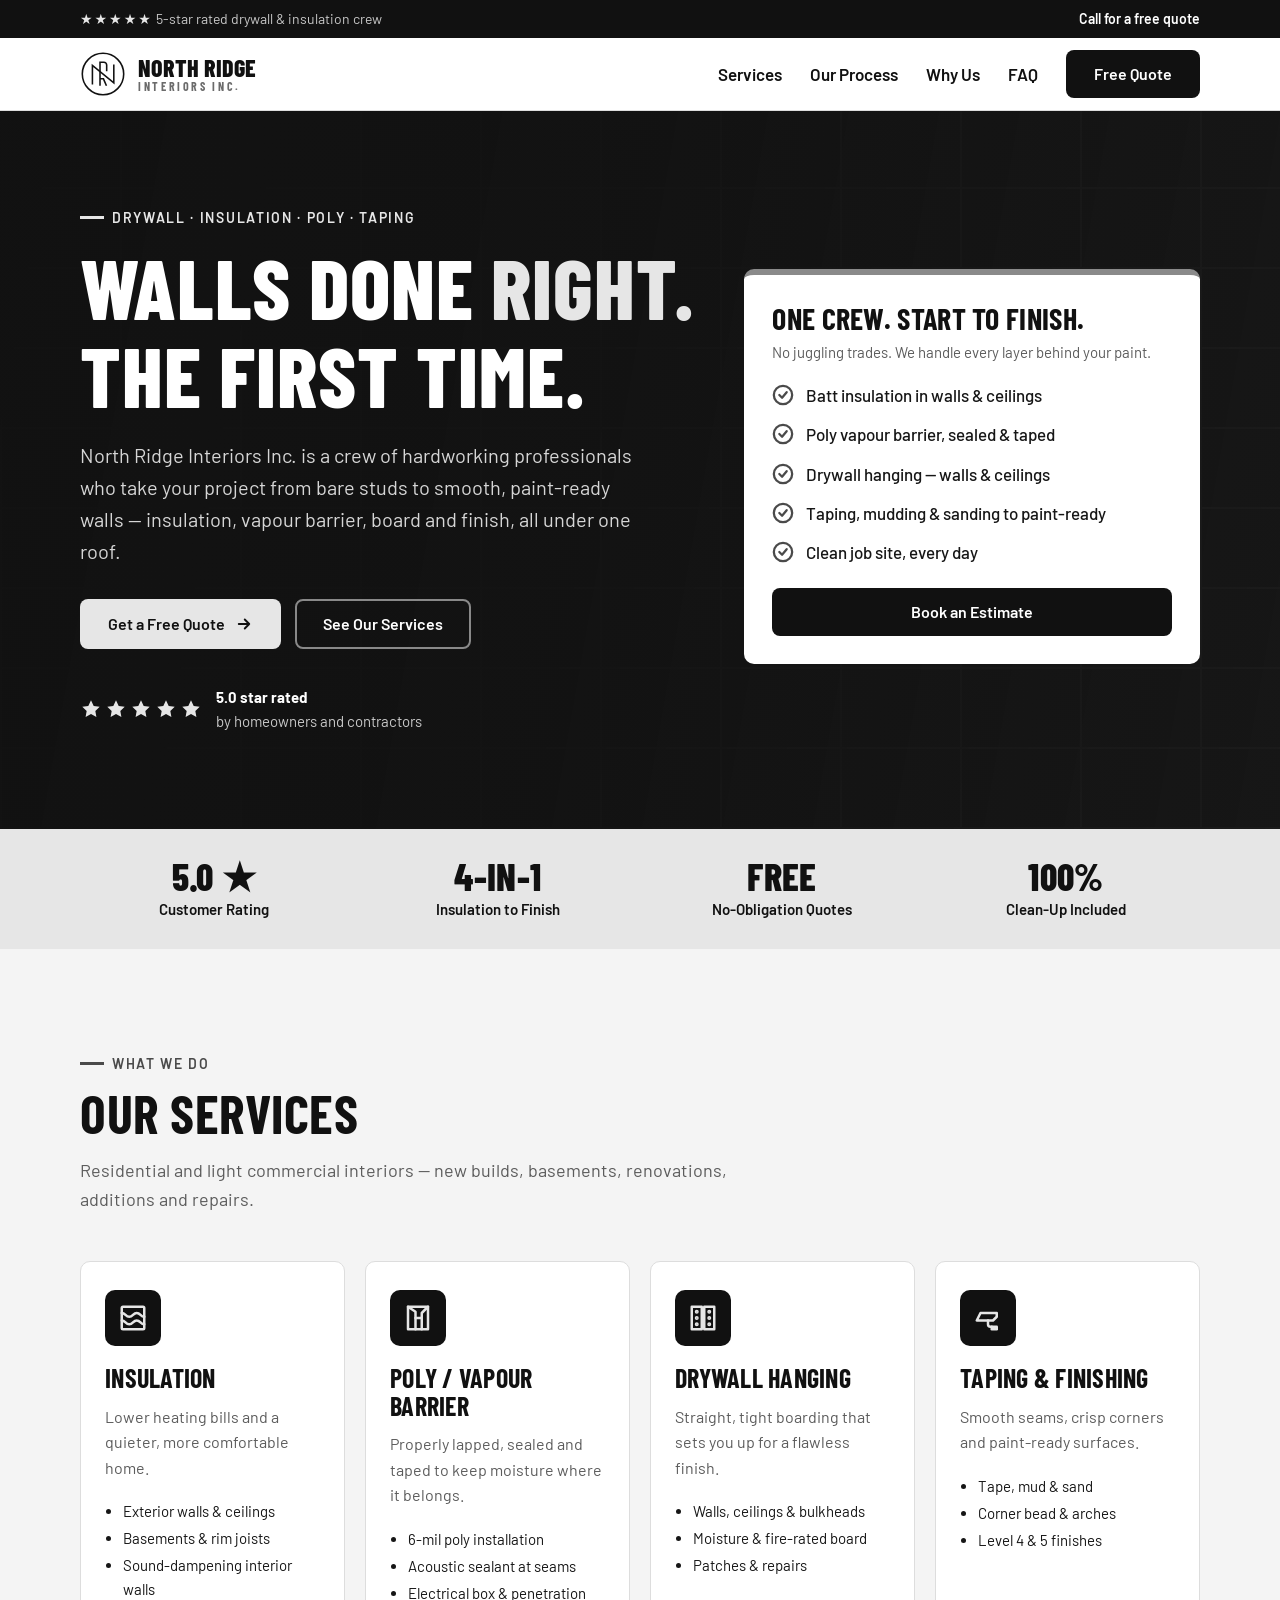
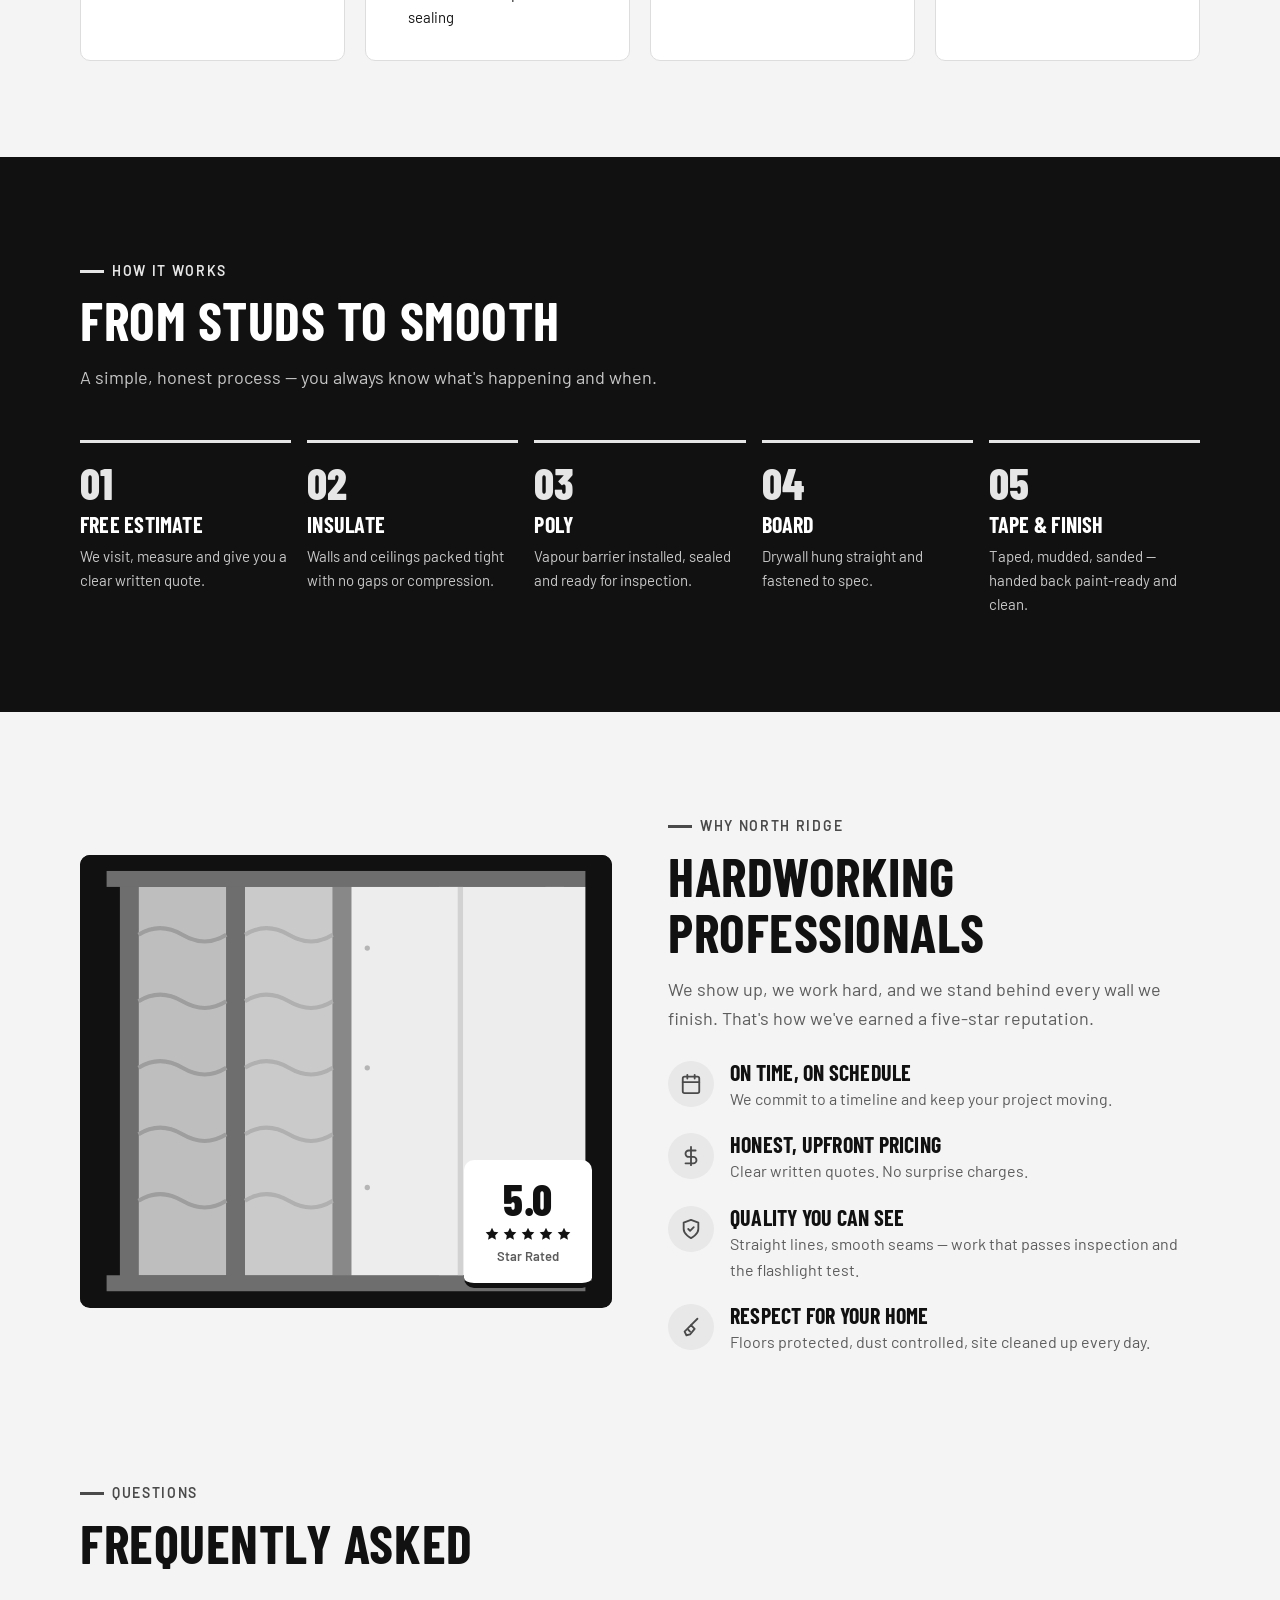
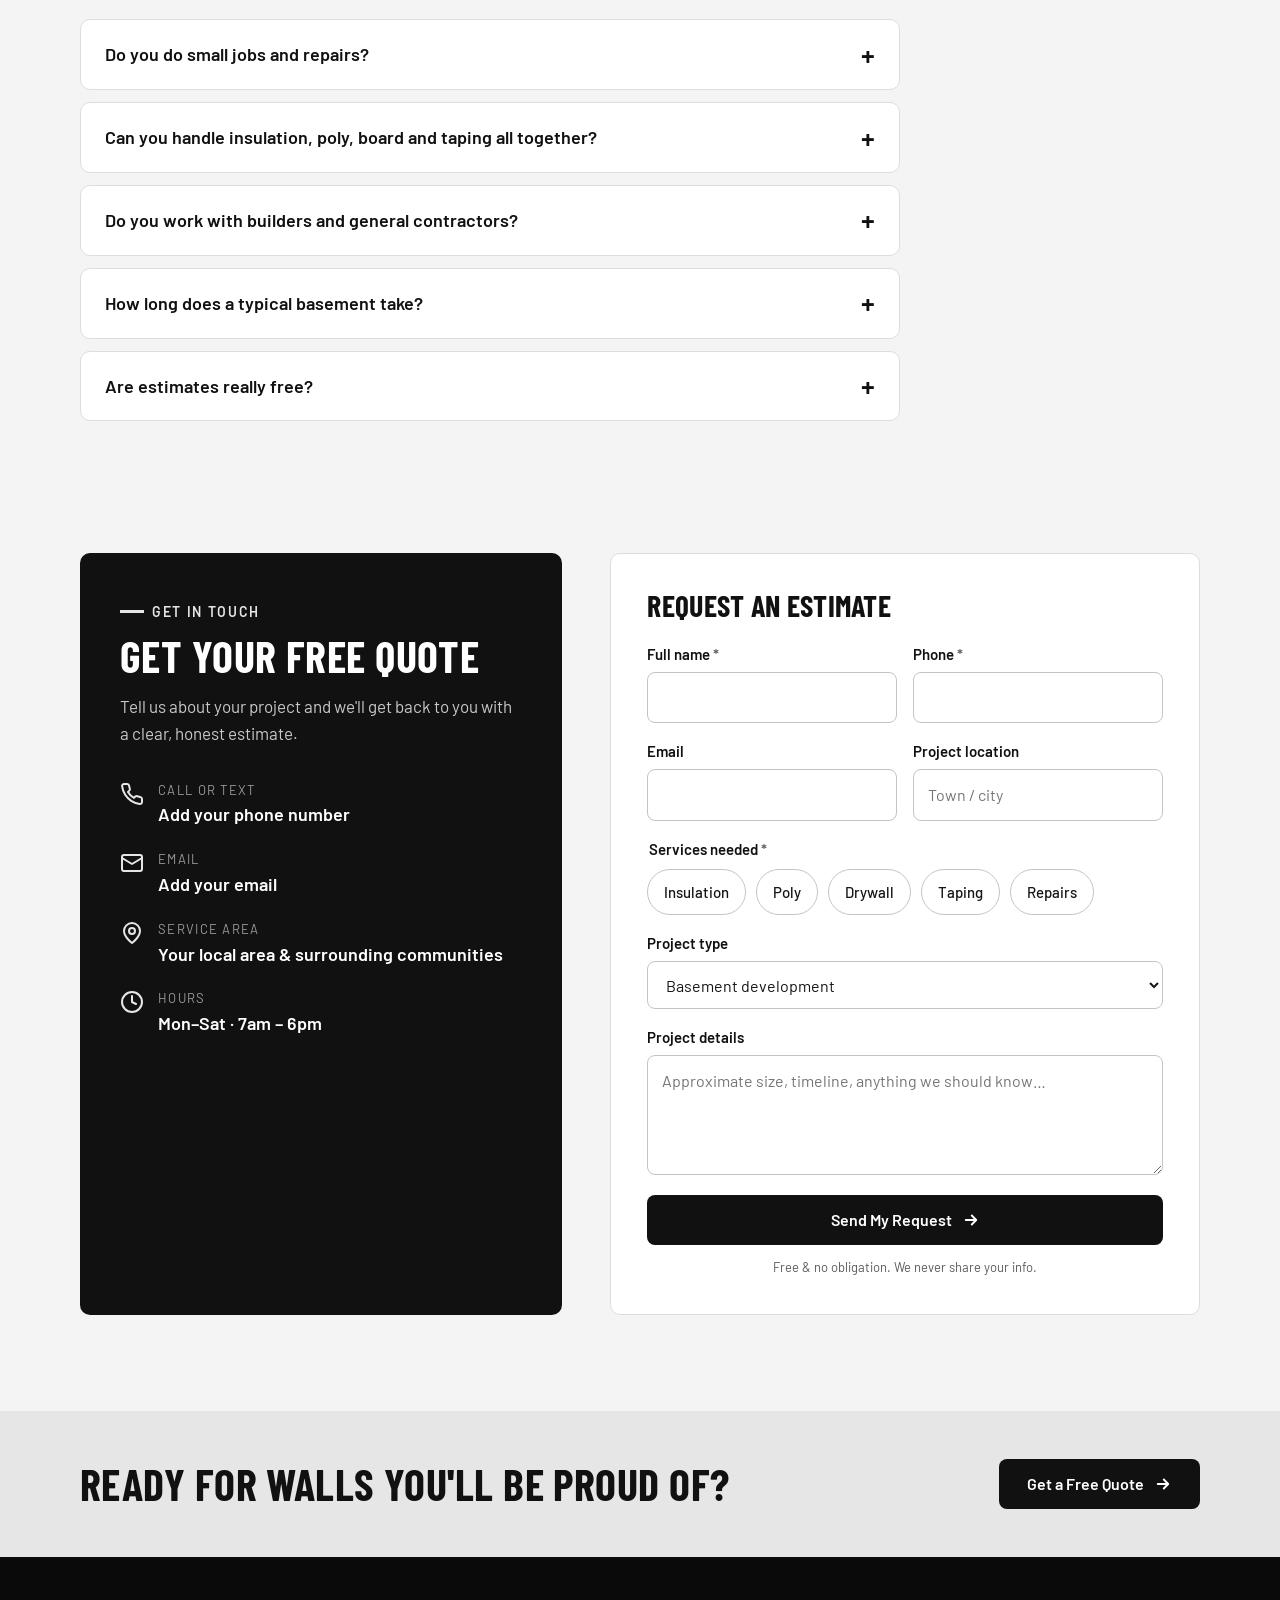
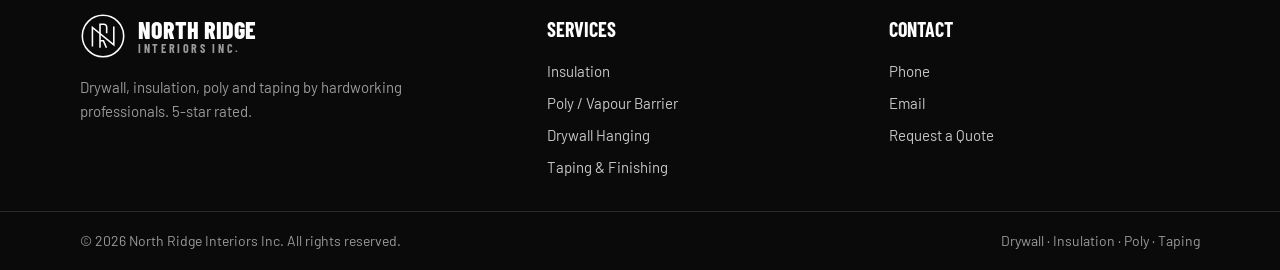
==== commit 28a85212: "North Ridge Interiors: use NR monogram logo in header, footer and favicon Co-Authored-By: Claude Opu" ====
--- a/projects/northridge-interiors/index.html
+++ b/projects/northridge-interiors/index.html
@@ -8,7 +8,7 @@
 <link rel="preconnect" href="https://fonts.googleapis.com">
 <link rel="preconnect" href="https://fonts.gstatic.com" crossorigin>
 <link href="https://fonts.googleapis.com/css2?family=Barlow+Condensed:wght@600;700;800&family=Barlow:wght@400;500;600&display=swap" rel="stylesheet">
-<link rel="icon" href="data:image/svg+xml,%3Csvg xmlns='http://www.w3.org/2000/svg' viewBox='0 0 32 32'%3E%3Crect width='32' height='32' rx='6' fill='%23111111'/%3E%3Cpath d='M7 24V8h4l8 10V8h4v16h-4L11 14v10z' fill='%23FFFFFF'/%3E%3C/svg%3E">
+<link rel="icon" href="data:image/svg+xml,%3Csvg xmlns='http://www.w3.org/2000/svg' viewBox='-50 -50 100 100'%3E%3Ccircle r='50' fill='%23111111'/%3E%3Cg fill='none' stroke='%23FFFFFF' stroke-width='6'%3E%3Ccircle r='42'/%3E%3Cpath d='M-23 21V-18.5L23.5 19.5V-19'/%3E%3Cpath d='M-6.5 25.5V-25.5H2a6 6 0 0 1 6 6V-6'/%3E%3Cpath d='M-6.5 10.5H1L7.5 25.5'/%3E%3C/g%3E%3C/svg%3E">
 <style>
   :root {
     --navy: #111111;
@@ -74,11 +74,9 @@
   }
   header.nav .wrap { display: flex; align-items: center; justify-content: space-between; height: 72px; }
   .logo { display: flex; align-items: center; gap: 12px; text-decoration: none; }
-  .logo-mark { width: 40px; height: 40px; flex: none; }
+  .logo-mark { width: 46px; height: 46px; flex: none; }
   .logo-fallback { display: flex; align-items: center; gap: 12px; color: var(--navy); }
-  .logo-img { height: 48px; width: auto; max-width: 220px; object-fit: contain; }
-  footer .logo-fallback { color: var(--white); --logo-ink: #111; }
-  footer .logo-img { background: #fff; padding: 6px 10px; border-radius: 6px; }
+  footer .logo-fallback { color: var(--white); }
   .logo-text { font-family: "Barlow Condensed", sans-serif; font-weight: 800; font-size: 24px; text-transform: uppercase; line-height: 1; color: var(--navy); }
   .logo-text small { display: block; font-size: 12px; letter-spacing: .22em; color: #6B6B6B; font-weight: 700; }
   nav ul { list-style: none; display: flex; gap: 28px; margin: 0; padding: 0; align-items: center; }
@@ -313,6 +311,7 @@
 <!-- SVG icon sprite (Lucide-style strokes) -->
 <svg width="0" height="0" style="position:absolute" aria-hidden="true">
   <defs>
+    <symbol id="i-logo" viewBox="-50 -50 100 100"><g fill="none" stroke="currentColor" stroke-width="3.4" stroke-linejoin="miter"><circle cx="0" cy="0" r="45"/><path d="M-23 21V-18.5L23.5 19.5V-19" stroke-linecap="square"/><path d="M-6.5 25.5V-25.5H2a6 6 0 0 1 6 6V-6"/><path d="M-6.5 10.5H1L7.5 25.5"/></g></symbol>
     <symbol id="i-star" viewBox="0 0 24 24"><path d="M12 2.5l2.94 6.1 6.56.9-4.78 4.6 1.17 6.5L12 17.4l-5.89 3.2 1.17-6.5L2.5 9.5l6.56-.9z"/></symbol>
     <symbol id="i-phone" viewBox="0 0 24 24" fill="none" stroke="currentColor" stroke-width="2" stroke-linecap="round" stroke-linejoin="round"><path d="M22 16.9v3a2 2 0 0 1-2.2 2 19.8 19.8 0 0 1-8.6-3.1 19.5 19.5 0 0 1-6-6A19.8 19.8 0 0 1 2.1 4.2 2 2 0 0 1 4.1 2h3a2 2 0 0 1 2 1.7c.1 1 .4 1.9.7 2.8a2 2 0 0 1-.5 2.1L8 9.9a16 16 0 0 0 6 6l1.3-1.3a2 2 0 0 1 2.1-.4c.9.3 1.8.6 2.8.7a2 2 0 0 1 1.7 2z"/></symbol>
     <symbol id="i-mail" viewBox="0 0 24 24" fill="none" stroke="currentColor" stroke-width="2" stroke-linecap="round" stroke-linejoin="round"><rect x="2" y="4" width="20" height="16" rx="2"/><path d="m22 7-10 6L2 7"/></symbol>
@@ -341,7 +340,7 @@
 <header class="nav">
   <div class="wrap">
     <a href="#top" class="logo" aria-label="North Ridge Interiors Inc. home">
-      <img class="logo-img" data-logo alt="North Ridge Interiors Inc." hidden><span class="logo-fallback"><svg class="logo-mark" viewBox="0 0 40 40" aria-hidden="true"><rect width="40" height="40" rx="6" fill="currentColor"/><path d="M5 29 14 16l5 6 7-12 9 19z" fill="var(--logo-ink, #fff)"/></svg><span class="logo-text">North Ridge<small>Interiors Inc.</small></span></span>
+      <span class="logo-fallback"><svg class="logo-mark" aria-hidden="true"><use href="#i-logo"/></svg><span class="logo-text">North Ridge<small>Interiors Inc.</small></span></span>
     </a>
     <nav aria-label="Main">
       <button class="menu-btn" aria-label="Open menu" aria-expanded="false" aria-controls="nav-list">
@@ -589,7 +588,7 @@
   <div class="wrap">
     <div>
       <a href="#top" class="logo" aria-label="North Ridge Interiors Inc. home">
-        <img class="logo-img" data-logo alt="North Ridge Interiors Inc." hidden><span class="logo-fallback"><svg class="logo-mark" viewBox="0 0 40 40" aria-hidden="true"><rect width="40" height="40" rx="6" fill="currentColor"/><path d="M5 29 14 16l5 6 7-12 9 19z" fill="var(--logo-ink, #fff)"/></svg><span class="logo-text">North Ridge<small>Interiors Inc.</small></span></span>
+        <span class="logo-fallback"><svg class="logo-mark" aria-hidden="true"><use href="#i-logo"/></svg><span class="logo-text">North Ridge<small>Interiors Inc.</small></span></span>
       </a>
       <p style="margin-top:16px;max-width:340px">Drywall, insulation, poly and taping by hardworking professionals. 5-star rated.</p>
     </div>
@@ -615,7 +614,6 @@
    BUSINESS DETAILS — edit these and the whole site updates.
    ============================================================ */
 const BUSINESS = {
-  logo: "logo.png",     // your logo file, placed next to this page (PNG/SVG/JPG)
   phone: "",            // e.g. "(306) 555-0123"
   email: "",            // e.g. "info@northridgeinteriors.ca" — quote requests go here
   area:  "",            // e.g. "Saskatoon & surrounding area"
@@ -645,13 +643,6 @@
   }
   if (BUSINESS.area) $$("[data-area]").forEach(el => el.textContent = BUSINESS.area);
   if (BUSINESS.hours) $$("[data-hours]").forEach(el => el.textContent = BUSINESS.hours);
-  // Logo: show the real logo if the file loads, otherwise keep the text wordmark
-  if (BUSINESS.logo) {
-    $$("[data-logo]").forEach(img => {
-      img.onload = () => { img.hidden = false; const fb = img.nextElementSibling; if (fb) fb.style.display = "none"; };
-      img.src = BUSINESS.logo;
-    });
-  }
   $("#year").textContent = new Date().getFullYear();
 
   // Mobile menu
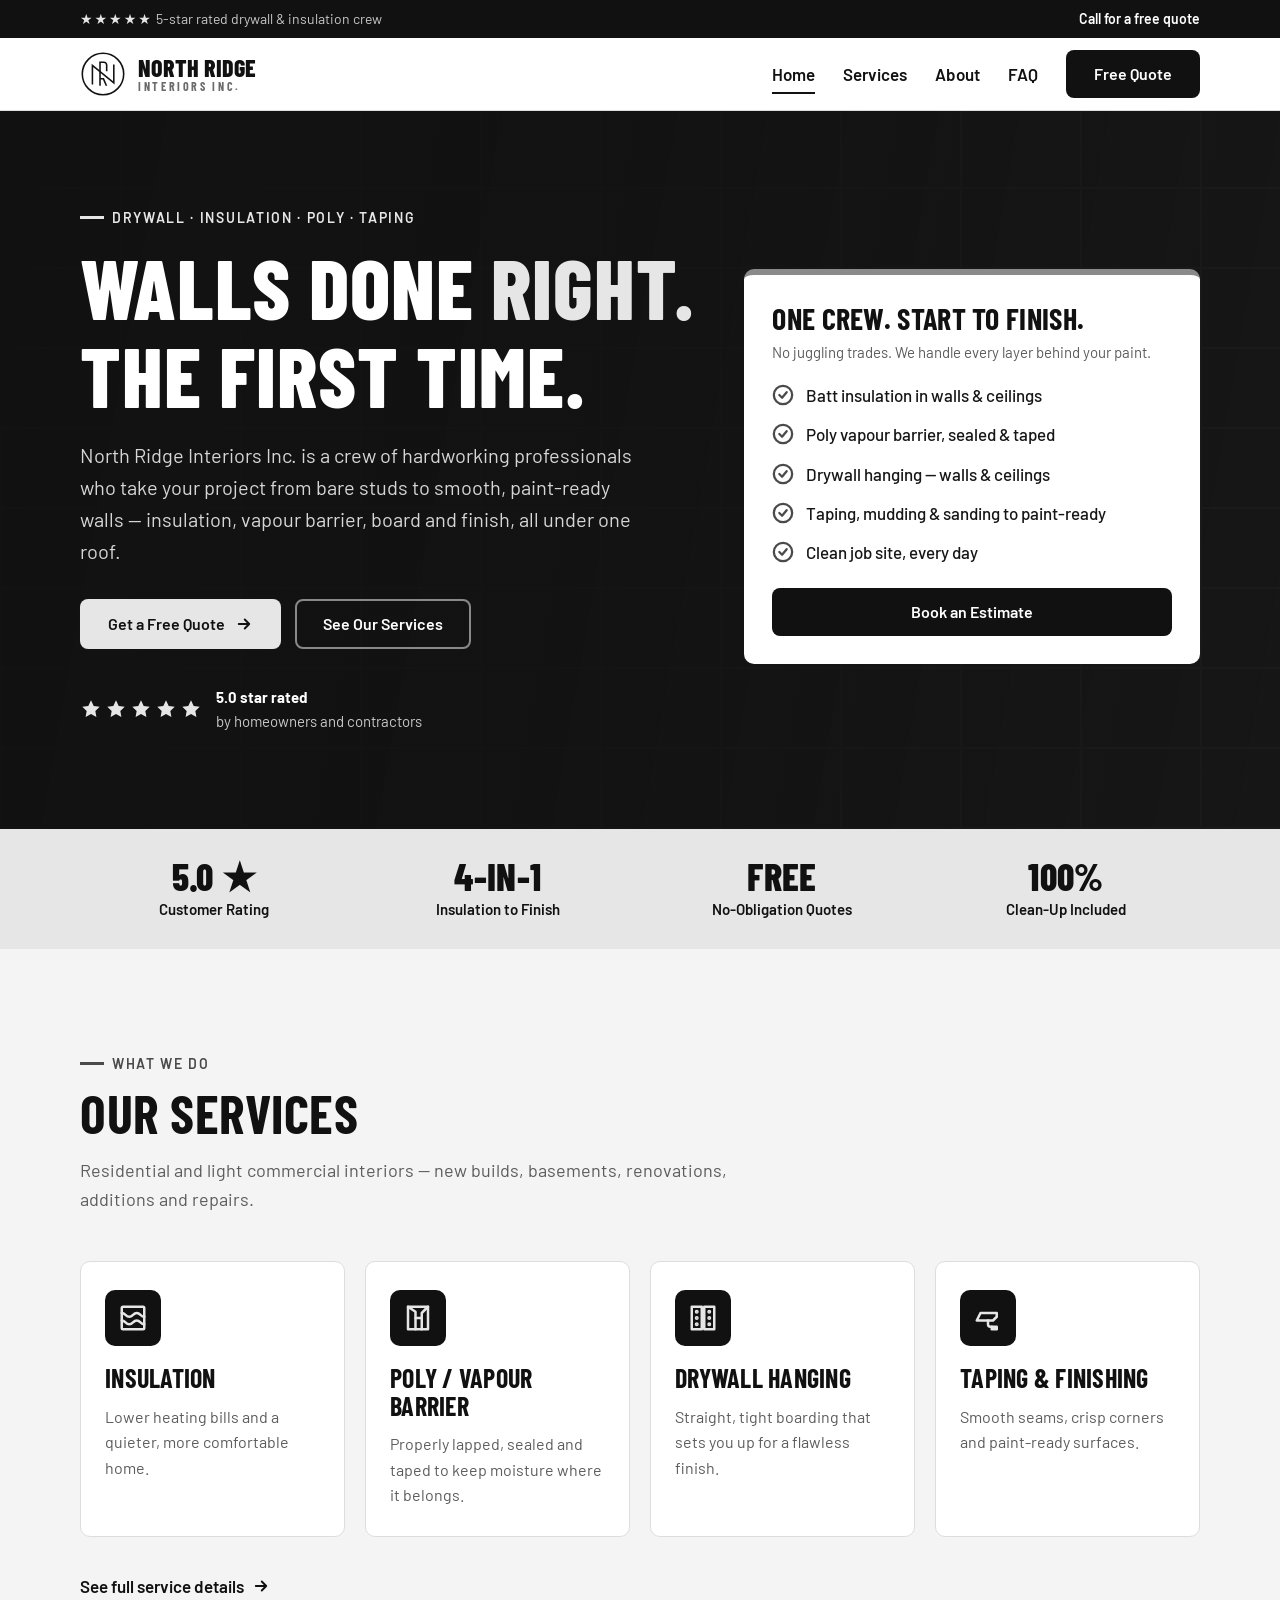
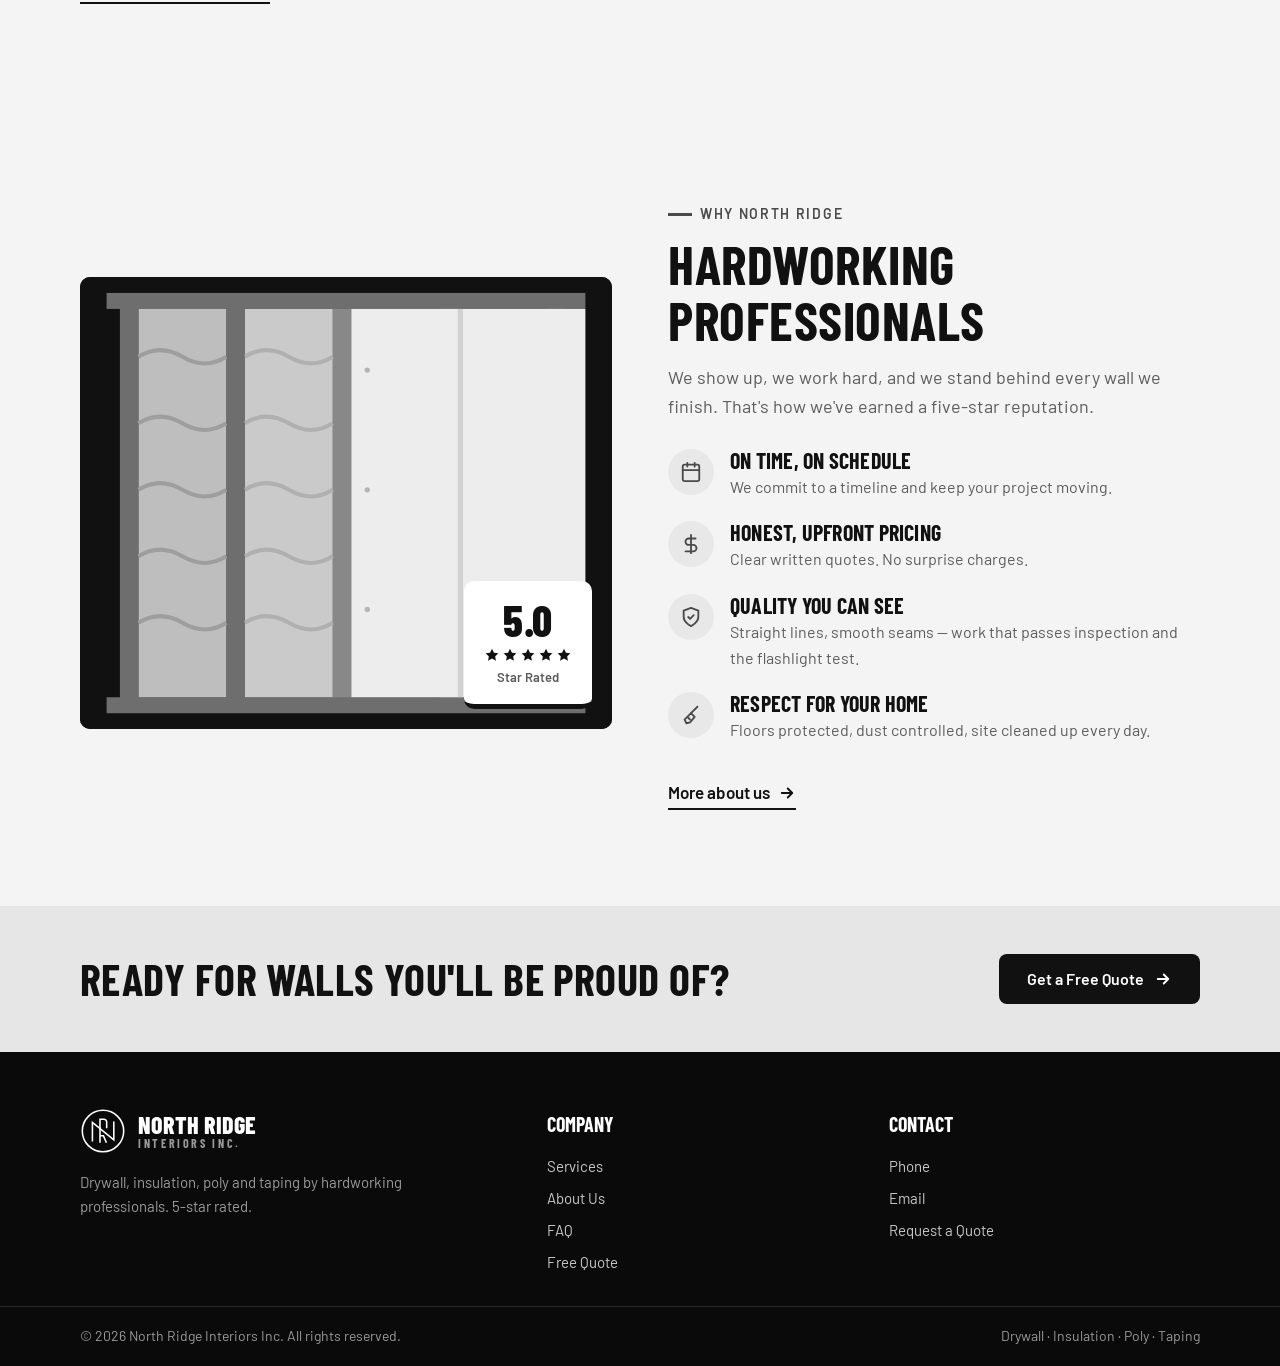
==== commit ef4bd2c3: "North Ridge Interiors: split into multi-page site (home, services, about, FAQ, contact) Shared style" ====
--- a/projects/northridge-interiors/index.html
+++ b/projects/northridge-interiors/index.html
@@ -4,311 +4,15 @@
 <meta charset="utf-8">
 <meta name="viewport" content="width=device-width, initial-scale=1">
 <title>North Ridge Interiors Inc. | Drywall, Insulation, Poly &amp; Taping</title>
-<meta name="description" content="North Ridge Interiors Inc. — hardworking drywall professionals. Insulation, vapour barrier (poly), drywall hanging, taping and finishing. 5-star rated. Get a free quote.">
+<meta name="description" content="North Ridge Interiors Inc. — hardworking drywall professionals. Insulation, vapour barrier (poly), drywall hanging, taping and finishing. 5-star rated. Free quotes.">
 <link rel="preconnect" href="https://fonts.googleapis.com">
 <link rel="preconnect" href="https://fonts.gstatic.com" crossorigin>
 <link href="https://fonts.googleapis.com/css2?family=Barlow+Condensed:wght@600;700;800&family=Barlow:wght@400;500;600&display=swap" rel="stylesheet">
 <link rel="icon" href="data:image/svg+xml,%3Csvg xmlns='http://www.w3.org/2000/svg' viewBox='-50 -50 100 100'%3E%3Ccircle r='50' fill='%23111111'/%3E%3Cg fill='none' stroke='%23FFFFFF' stroke-width='6'%3E%3Ccircle r='42'/%3E%3Cpath d='M-23 21V-18.5L23.5 19.5V-19'/%3E%3Cpath d='M-6.5 25.5V-25.5H2a6 6 0 0 1 6 6V-6'/%3E%3Cpath d='M-6.5 10.5H1L7.5 25.5'/%3E%3C/g%3E%3C/svg%3E">
-<style>
-  :root {
-    --navy: #111111;
-    --navy-2: #1E1E1E;
-    --orange: #E6E6E6;
-    --orange-dark: #4A4A4A;
-    --bg: #F4F4F4;
-    --card: #FFFFFF;
-    --text: #161616;
-    --muted: #5C5C5C;
-    --border: #DDDDDD;
-    --white: #FFFFFF;
-    --radius: 10px;
-    --max: 1160px;
-  }
-  *, *::before, *::after { box-sizing: border-box; }
-  html { scroll-behavior: smooth; scroll-padding-top: 80px; }
-  body {
-    margin: 0; background: var(--bg); color: var(--text);
-    font-family: "Barlow", system-ui, -apple-system, Segoe UI, sans-serif;
-    font-size: 17px; line-height: 1.6;
-  }
-  h1, h2, h3, .display {
-    font-family: "Barlow Condensed", "Barlow", sans-serif;
-    line-height: 1.05; margin: 0; letter-spacing: .01em; text-transform: uppercase;
-  }
-  p { margin: 0; }
-  a { color: inherit; }
-  img, svg { display: block; }
-  [hidden] { display: none !important; }
-  .wrap { max-width: var(--max); margin: 0 auto; padding: 0 20px; }
-  .eyebrow {
-    display: inline-flex; align-items: center; gap: 8px;
-    font-weight: 600; font-size: 14px; letter-spacing: .12em; text-transform: uppercase;
-    color: var(--orange-dark);
-  }
-  .eyebrow::before { content: ""; width: 24px; height: 3px; background: currentColor; }
-  :focus-visible { outline: 3px solid #8A8A8A; outline-offset: 3px; border-radius: 4px; }
-
-  /* Buttons */
-  .btn {
-    display: inline-flex; align-items: center; justify-content: center; gap: 10px;
-    padding: 14px 26px; border-radius: 8px; border: 2px solid transparent;
-    font: 600 16px/1 "Barlow", sans-serif; text-decoration: none; cursor: pointer;
-    transition: background .18s ease, color .18s ease, border-color .18s ease, transform .18s ease;
-    min-height: 48px;
-  }
-  .btn-primary { background: var(--orange); color: var(--navy); }
-  .btn-primary:hover { background: var(--white); color: var(--navy); }
-  .btn-ghost { border-color: rgba(255,255,255,.5); color: var(--white); }
-  .btn-ghost:hover { border-color: var(--white); background: rgba(255,255,255,.08); }
-  .btn svg { width: 18px; height: 18px; }
-
-  /* Top bar + Nav */
-  .topbar { background: var(--navy); color: #C8C8C8; font-size: 14px; }
-  .topbar .wrap { display: flex; justify-content: space-between; gap: 16px; padding-top: 8px; padding-bottom: 8px; flex-wrap: wrap; }
-  .topbar a { text-decoration: none; color: var(--white); font-weight: 600; }
-  .stars-inline { color: var(--orange); letter-spacing: 2px; }
-
-  header.nav {
-    position: sticky; top: 0; z-index: 50; background: var(--white);
-    border-bottom: 1px solid var(--border);
-  }
-  header.nav .wrap { display: flex; align-items: center; justify-content: space-between; height: 72px; }
-  .logo { display: flex; align-items: center; gap: 12px; text-decoration: none; }
-  .logo-mark { width: 46px; height: 46px; flex: none; }
-  .logo-fallback { display: flex; align-items: center; gap: 12px; color: var(--navy); }
-  footer .logo-fallback { color: var(--white); }
-  .logo-text { font-family: "Barlow Condensed", sans-serif; font-weight: 800; font-size: 24px; text-transform: uppercase; line-height: 1; color: var(--navy); }
-  .logo-text small { display: block; font-size: 12px; letter-spacing: .22em; color: #6B6B6B; font-weight: 700; }
-  nav ul { list-style: none; display: flex; gap: 28px; margin: 0; padding: 0; align-items: center; }
-  nav a.link { text-decoration: none; font-weight: 600; color: var(--navy); padding: 8px 0; border-bottom: 2px solid transparent; transition: border-color .18s; }
-  nav a.link:hover { border-color: var(--navy); }
-  .menu-btn { display: none; background: none; border: 0; padding: 10px; cursor: pointer; color: var(--navy); }
-  .menu-btn svg { width: 28px; height: 28px; }
-
-  /* Hero */
-  .hero {
-    position: relative; color: var(--white); overflow: hidden;
-    background:
-      linear-gradient(100deg, rgba(17,17,17,.97) 0%, rgba(17,17,17,.9) 45%, rgba(17,17,17,.6) 100%),
-      repeating-linear-gradient(90deg, #2A2A2A 0 2px, transparent 2px 120px),
-      repeating-linear-gradient(0deg, #2A2A2A 0 2px, transparent 2px 80px),
-      var(--navy-2);
-  }
-  .hero .wrap { display: grid; grid-template-columns: 1.15fr .85fr; gap: 48px; align-items: center; padding-top: 88px; padding-bottom: 96px; }
-  .hero h1 { font-size: clamp(44px, 7vw, 84px); font-weight: 800; }
-  .hero h1 span { color: var(--orange); }
-  .hero p.lead { font-size: 20px; color: #D6D6D6; margin-top: 20px; max-width: 560px; }
-  .hero .ctas { display: flex; gap: 14px; flex-wrap: wrap; margin-top: 32px; }
-  .rating { display: flex; align-items: center; gap: 14px; margin-top: 36px; }
-  .rating .stars { display: flex; gap: 3px; }
-  .rating .stars svg { width: 22px; height: 22px; fill: var(--orange); }
-  .rating p { font-size: 15px; color: #C8C8C8; }
-  .rating strong { color: var(--white); }
-
-  .hero-card {
-    background: var(--white); color: var(--text); border-radius: var(--radius);
-    padding: 28px; border-top: 6px solid #8A8A8A;
-  }
-  .hero-card h2 { font-size: 30px; color: var(--navy); }
-  .hero-card p { color: var(--muted); margin: 6px 0 18px; font-size: 15px; }
-  .checklist { list-style: none; padding: 0; margin: 0; display: grid; gap: 12px; }
-  .checklist li { display: flex; gap: 12px; align-items: flex-start; font-weight: 500; }
-  .checklist svg { flex: none; width: 22px; height: 22px; color: var(--orange-dark); margin-top: 2px; }
-  .hero-card .btn { width: 100%; margin-top: 22px; background: var(--navy); color: var(--white); }
-  .hero-card .btn:hover, form.quote .btn-primary:hover, header.nav .btn-primary:hover { background: #333; color: var(--white); }
-  form.quote .btn-primary, header.nav .btn-primary { background: var(--navy); color: var(--white); }
-
-  /* Stats strip */
-  .stats { background: var(--orange); color: var(--navy); }
-  .stats .wrap { display: grid; grid-template-columns: repeat(4, 1fr); gap: 16px; padding-top: 28px; padding-bottom: 28px; }
-  .stat { text-align: center; }
-  .stat .display { font-size: 38px; font-weight: 800; }
-  .stat p { font-weight: 600; font-size: 15px; }
-
-  /* Sections */
-  section.block { padding: 96px 0; }
-  .section-head { max-width: 680px; margin-bottom: 48px; }
-  .section-head h2 { font-size: clamp(36px, 5vw, 54px); color: var(--navy); margin-top: 10px; }
-  .section-head p { color: var(--muted); margin-top: 14px; font-size: 18px; }
-
-  .services { display: grid; grid-template-columns: repeat(4, 1fr); gap: 20px; }
-  .service {
-    background: var(--card); border: 1px solid var(--border); border-radius: var(--radius);
-    padding: 28px 24px; display: flex; flex-direction: column; gap: 12px;
-    transition: border-color .18s ease, transform .18s ease;
-  }
-  .service:hover { border-color: var(--navy); transform: translateY(-3px); }
-  .service .icon { width: 56px; height: 56px; border-radius: 10px; background: var(--navy); display: grid; place-items: center; }
-  .service .icon svg { width: 30px; height: 30px; color: var(--orange); }
-  .service h3 { font-size: 26px; color: var(--navy); margin-top: 6px; }
-  .service p { color: var(--muted); font-size: 16px; }
-  .service ul { margin: 4px 0 0; padding-left: 18px; color: var(--text); font-size: 15px; }
-  .service ul li { margin: 3px 0; }
-
-  /* Process */
-  .process-bg { background: var(--navy); color: var(--white); }
-  .process-bg .section-head h2 { color: var(--white); }
-  .process-bg .section-head p { color: #C8C8C8; }
-  .process-bg .eyebrow { color: var(--orange); }
-  .steps { display: grid; grid-template-columns: repeat(5, 1fr); gap: 16px; counter-reset: step; }
-  .step { border-top: 3px solid var(--orange); padding-top: 18px; }
-  .step .num { font-family: "Barlow Condensed", sans-serif; font-weight: 800; font-size: 44px; color: var(--orange); line-height: 1; }
-  .step h3 { font-size: 22px; margin: 8px 0 8px; }
-  .step p { color: #C8C8C8; font-size: 15px; }
-
-  /* Why */
-  .why { display: grid; grid-template-columns: 1fr 1fr; gap: 56px; align-items: center; }
-  .why-visual {
-    aspect-ratio: 4/3.4; border-radius: var(--radius); background: var(--navy);
-    position: relative; overflow: hidden;
-  }
-  .why-visual svg { width: 100%; height: 100%; }
-  .badge-5 {
-    position: absolute; right: 20px; bottom: 20px; background: var(--white); border-radius: var(--radius);
-    padding: 16px 20px; text-align: center; border-bottom: 5px solid var(--navy);
-  }
-  .badge-5 .display { font-size: 44px; color: var(--navy); font-weight: 800; }
-  .badge-5 .stars svg { width: 16px; height: 16px; fill: var(--navy); }
-  .badge-5 .stars { display: flex; gap: 2px; justify-content: center; margin: 4px 0; }
-  .badge-5 p { font-size: 13px; font-weight: 600; color: var(--muted); }
-  .values { display: grid; gap: 22px; margin-top: 28px; }
-  .value { display: flex; gap: 16px; }
-  .value .icon { flex: none; width: 46px; height: 46px; border-radius: 50%; background: #E8E8E8; display: grid; place-items: center; }
-  .value .icon svg { width: 22px; height: 22px; color: var(--orange-dark); }
-  .value h3 { font-size: 22px; color: var(--navy); }
-  .value p { color: var(--muted); font-size: 16px; margin-top: 2px; }
-
-  /* FAQ */
-  .faq { max-width: 820px; }
-  details {
-    background: var(--card); border: 1px solid var(--border); border-radius: var(--radius);
-    margin-bottom: 12px; overflow: hidden;
-  }
-  summary {
-    cursor: pointer; padding: 20px 24px; font-weight: 600; font-size: 18px; color: var(--navy);
-    list-style: none; display: flex; justify-content: space-between; align-items: center; gap: 16px;
-  }
-  summary::-webkit-details-marker { display: none; }
-  summary::after { content: "+"; font-size: 28px; color: var(--navy); line-height: 1; transition: transform .18s; }
-  details[open] summary::after { transform: rotate(45deg); }
-  details .answer { padding: 0 24px 22px; color: var(--muted); }
-
-  /* Quote / Contact */
-  .contact-grid { display: grid; grid-template-columns: .9fr 1.1fr; gap: 48px; }
-  .contact-info { background: var(--navy); color: var(--white); border-radius: var(--radius); padding: 40px; }
-  .contact-info h2 { font-size: 44px; }
-  .contact-info > p { color: #C8C8C8; margin-top: 14px; }
-  .contact-list { list-style: none; padding: 0; margin: 32px 0 0; display: grid; gap: 20px; }
-  .contact-list li { display: flex; gap: 14px; align-items: flex-start; }
-  .contact-list svg { width: 24px; height: 24px; color: var(--orange); flex: none; margin-top: 2px; }
-  .contact-list span { display: block; font-size: 13px; letter-spacing: .1em; text-transform: uppercase; color: #9A9A9A; }
-  .contact-list a, .contact-list strong { color: var(--white); text-decoration: none; font-weight: 600; font-size: 18px; }
-  .contact-list a:hover { text-decoration: underline; }
-
-  form.quote { background: var(--card); border: 1px solid var(--border); border-radius: var(--radius); padding: 36px; }
-  form.quote h3 { font-size: 30px; color: var(--navy); margin-bottom: 20px; }
-  .row { display: grid; grid-template-columns: 1fr 1fr; gap: 16px; }
-  .field { display: flex; flex-direction: column; gap: 6px; margin-bottom: 16px; }
-  .field label, fieldset legend { font-weight: 600; font-size: 15px; color: var(--navy); }
-  .req { color: #5C5C5C; }
-  input, select, textarea {
-    font: inherit; font-size: 16px; padding: 12px 14px; border: 1.5px solid #C4C4C4; border-radius: 8px;
-    background: var(--white); color: var(--text); min-height: 48px; width: 100%;
-    transition: border-color .15s;
-  }
-  input:focus, select:focus, textarea:focus { outline: none; border-color: var(--navy); box-shadow: 0 0 0 3px rgba(17,17,17,.18); }
-  textarea { min-height: 120px; resize: vertical; }
-  .field.invalid input, .field.invalid select, .field.invalid textarea { border-color: #C2410C; }
-  .error { color: #B91C1C; font-size: 14px; min-height: 0; display: none; }
-  .field.invalid .error { display: block; }
-  fieldset { border: 0; padding: 0; margin: 0 0 16px; }
-  .chips { display: flex; flex-wrap: wrap; gap: 10px; margin-top: 8px; }
-  .chip input { position: absolute; opacity: 0; width: 1px; height: 1px; }
-  .chip span {
-    display: inline-flex; align-items: center; padding: 10px 16px; border-radius: 999px; border: 1.5px solid #C4C4C4;
-    cursor: pointer; font-weight: 500; font-size: 15px; transition: all .15s; min-height: 44px; user-select: none;
-  }
-  .chip input:checked + span { background: var(--navy); color: var(--white); border-color: var(--navy); }
-  .chip input:focus-visible + span { outline: 3px solid #8A8A8A; outline-offset: 2px; }
-  form.quote .btn { width: 100%; margin-top: 4px; }
-  .form-note { font-size: 13px; color: var(--muted); margin-top: 12px; text-align: center; }
-  .success {
-    display: none; text-align: center; padding: 40px 10px;
-  }
-  .success svg { width: 64px; height: 64px; color: #15803D; margin: 0 auto 16px; }
-  .success h3 { margin-bottom: 10px; }
-  .success p { color: var(--muted); }
-  form.quote.sent .form-body { display: none; }
-  form.quote.sent .success { display: block; }
-
-  /* CTA band */
-  .cta-band { background: var(--orange); }
-  .cta-band .wrap { display: flex; align-items: center; justify-content: space-between; gap: 24px; padding-top: 48px; padding-bottom: 48px; flex-wrap: wrap; }
-  .cta-band h2 { font-size: clamp(30px, 4vw, 44px); color: var(--navy); }
-  .cta-band .btn { background: var(--navy); color: var(--white); }
-  .cta-band .btn:hover { background: #000000; }
-
-  footer { background: #0A0A0A; color: #9A9A9A; font-size: 15px; }
-  footer .wrap { display: grid; grid-template-columns: 1.4fr 1fr 1fr; gap: 32px; padding-top: 56px; padding-bottom: 32px; }
-  footer h4 { color: var(--white); font-family: "Barlow Condensed", sans-serif; text-transform: uppercase; font-size: 20px; margin: 0 0 14px; }
-  footer ul { list-style: none; margin: 0; padding: 0; display: grid; gap: 8px; }
-  footer a { text-decoration: none; color: #C8C8C8; }
-  footer a:hover { color: var(--white); text-decoration: underline; }
-  footer .logo-text { color: var(--white); }
-  footer .logo-text small { color: #9A9A9A; }
-  footer .bottom { border-top: 1px solid #2A2A2A; }
-  footer .bottom .wrap { display: flex; justify-content: space-between; padding-top: 18px; padding-bottom: 18px; grid-template-columns: none; flex-wrap: wrap; gap: 8px; font-size: 14px; }
-
-  /* Mobile call bar */
-  .mobile-call { display: none; }
-
-  /* Reveal */
-  .reveal { opacity: 0; transform: translateY(18px); transition: opacity .6s ease, transform .6s ease; }
-  .reveal.in { opacity: 1; transform: none; }
-
-  @media (prefers-reduced-motion: reduce) {
-    html { scroll-behavior: auto; }
-    .reveal { opacity: 1; transform: none; transition: none; }
-    .service, .btn { transition: none; }
-  }
-
-  @media (max-width: 1024px) {
-    .services { grid-template-columns: repeat(2, 1fr); }
-    .steps { grid-template-columns: repeat(3, 1fr); row-gap: 32px; }
-  }
-  @media (max-width: 860px) {
-    .hero .wrap, .why, .contact-grid { grid-template-columns: 1fr; }
-    .hero .wrap { padding-top: 56px; padding-bottom: 64px; gap: 36px; }
-    .stats .wrap { grid-template-columns: repeat(2, 1fr); }
-    footer .wrap { grid-template-columns: 1fr; }
-    .menu-btn { display: block; }
-    nav ul {
-      position: absolute; top: 72px; left: 0; right: 0; background: var(--white);
-      flex-direction: column; align-items: stretch; gap: 0; padding: 8px 16px 20px;
-      border-bottom: 1px solid var(--border); display: none;
-    }
-    nav ul.open { display: flex; }
-    nav a.link { display: block; padding: 14px 4px; border-bottom: 1px solid var(--border); }
-    nav li .btn { width: 100%; margin-top: 14px; }
-    section.block { padding: 72px 0; }
-  }
-  @media (max-width: 600px) {
-    .wrap { padding: 0 16px; }
-    .services, .steps, .row { grid-template-columns: 1fr; }
-    .topbar .hide-sm { display: none; }
-    .contact-info, form.quote { padding: 26px 20px; }
-    .mobile-call {
-      display: flex; position: fixed; left: 0; right: 0; bottom: 0; z-index: 60;
-      background: var(--navy); padding: 10px 16px calc(10px + env(safe-area-inset-bottom)); gap: 10px;
-    }
-    .mobile-call .btn { flex: 1; padding: 12px; }
-    body { padding-bottom: 70px; }
-  }
-</style>
+<link rel="stylesheet" href="styles.css">
 </head>
 <body>
 
-<!-- SVG icon sprite (Lucide-style strokes) -->
 <svg width="0" height="0" style="position:absolute" aria-hidden="true">
   <defs>
     <symbol id="i-logo" viewBox="-50 -50 100 100"><g fill="none" stroke="currentColor" stroke-width="3.4" stroke-linejoin="miter"><circle cx="0" cy="0" r="45"/><path d="M-23 21V-18.5L23.5 19.5V-19" stroke-linecap="square"/><path d="M-6.5 25.5V-25.5H2a6 6 0 0 1 6 6V-6"/><path d="M-6.5 10.5H1L7.5 25.5"/></g></symbol>
@@ -339,7 +43,7 @@
 
 <header class="nav">
   <div class="wrap">
-    <a href="#top" class="logo" aria-label="North Ridge Interiors Inc. home">
+    <a href="index.html" class="logo" aria-label="North Ridge Interiors Inc. home">
       <span class="logo-fallback"><svg class="logo-mark" aria-hidden="true"><use href="#i-logo"/></svg><span class="logo-text">North Ridge<small>Interiors Inc.</small></span></span>
     </a>
     <nav aria-label="Main">
@@ -347,11 +51,11 @@
         <svg viewBox="0 0 24 24" fill="none" stroke="currentColor" stroke-width="2.5" stroke-linecap="round"><path d="M3 6h18M3 12h18M3 18h18"/></svg>
       </button>
       <ul id="nav-list">
-        <li><a class="link" href="#services">Services</a></li>
-        <li><a class="link" href="#process">Our Process</a></li>
-        <li><a class="link" href="#why">Why Us</a></li>
-        <li><a class="link" href="#faq">FAQ</a></li>
-        <li><a class="btn btn-primary" href="#quote">Free Quote</a></li>
+        <li><a class="link" href="index.html" aria-current="page">Home</a></li>
+        <li><a class="link" href="services.html">Services</a></li>
+        <li><a class="link" href="about.html">About</a></li>
+        <li><a class="link" href="faq.html">FAQ</a></li>
+        <li><a class="btn btn-primary" href="contact.html">Free Quote</a></li>
       </ul>
     </nav>
   </div>
@@ -365,8 +69,8 @@
         <h1 style="margin-top:14px">Walls done <span>right.</span><br>The first time.</h1>
         <p class="lead">North Ridge Interiors Inc. is a crew of hardworking professionals who take your project from bare studs to smooth, paint-ready walls — insulation, vapour barrier, board and finish, all under one roof.</p>
         <div class="ctas">
-          <a href="#quote" class="btn btn-primary">Get a Free Quote <svg aria-hidden="true"><use href="#i-arrow"/></svg></a>
-          <a href="#services" class="btn btn-ghost">See Our Services</a>
+          <a href="contact.html" class="btn btn-primary">Get a Free Quote <svg aria-hidden="true"><use href="#i-arrow"/></svg></a>
+          <a href="services.html" class="btn btn-ghost">See Our Services</a>
         </div>
         <div class="rating">
           <div class="stars" aria-hidden="true">
@@ -385,7 +89,7 @@
           <li><svg aria-hidden="true"><use href="#i-check"/></svg>Taping, mudding &amp; sanding to paint-ready</li>
           <li><svg aria-hidden="true"><use href="#i-check"/></svg>Clean job site, every day</li>
         </ul>
-        <a href="#quote" class="btn btn-primary">Book an Estimate</a>
+        <a href="contact.html" class="btn btn-primary">Book an Estimate</a>
       </aside>
     </div>
   </section>
@@ -411,44 +115,24 @@
           <div class="icon"><svg aria-hidden="true"><use href="#i-insulation"/></svg></div>
           <h3>Insulation</h3>
           <p>Lower heating bills and a quieter, more comfortable home.</p>
-          <ul><li>Exterior walls &amp; ceilings</li><li>Basements &amp; rim joists</li><li>Sound-dampening interior walls</li></ul>
         </article>
         <article class="service reveal">
           <div class="icon"><svg aria-hidden="true"><use href="#i-poly"/></svg></div>
           <h3>Poly / Vapour Barrier</h3>
           <p>Properly lapped, sealed and taped to keep moisture where it belongs.</p>
-          <ul><li>6-mil poly installation</li><li>Acoustic sealant at seams</li><li>Electrical box &amp; penetration sealing</li></ul>
         </article>
         <article class="service reveal">
           <div class="icon"><svg aria-hidden="true"><use href="#i-board"/></svg></div>
           <h3>Drywall Hanging</h3>
           <p>Straight, tight boarding that sets you up for a flawless finish.</p>
-          <ul><li>Walls, ceilings &amp; bulkheads</li><li>Moisture &amp; fire-rated board</li><li>Patches &amp; repairs</li></ul>
         </article>
         <article class="service reveal">
           <div class="icon"><svg aria-hidden="true"><use href="#i-trowel"/></svg></div>
           <h3>Taping &amp; Finishing</h3>
           <p>Smooth seams, crisp corners and paint-ready surfaces.</p>
-          <ul><li>Tape, mud &amp; sand</li><li>Corner bead &amp; arches</li><li>Level 4 &amp; 5 finishes</li></ul>
-        </article>
-      </div>
-    </div>
-  </section>
-
-  <section class="block process-bg" id="process">
-    <div class="wrap">
-      <div class="section-head reveal">
-        <span class="eyebrow">How it works</span>
-        <h2>From Studs to Smooth</h2>
-        <p>A simple, honest process — you always know what's happening and when.</p>
-      </div>
-      <ol class="steps" style="list-style:none;padding:0;margin:0">
-        <li class="step reveal"><div class="num">01</div><h3>Free Estimate</h3><p>We visit, measure and give you a clear written quote.</p></li>
-        <li class="step reveal"><div class="num">02</div><h3>Insulate</h3><p>Walls and ceilings packed tight with no gaps or compression.</p></li>
-        <li class="step reveal"><div class="num">03</div><h3>Poly</h3><p>Vapour barrier installed, sealed and ready for inspection.</p></li>
-        <li class="step reveal"><div class="num">04</div><h3>Board</h3><p>Drywall hung straight and fastened to spec.</p></li>
-        <li class="step reveal"><div class="num">05</div><h3>Tape &amp; Finish</h3><p>Taped, mudded, sanded — handed back paint-ready and clean.</p></li>
-      </ol>
+        </article>
+      </div>
+      <a class="more-link" href="services.html">See full service details <svg aria-hidden="true"><use href="#i-arrow"/></svg></a>
     </div>
   </section>
 
@@ -495,91 +179,15 @@
           <div class="value"><div class="icon"><svg aria-hidden="true"><use href="#i-shield"/></svg></div><div><h3>Quality You Can See</h3><p>Straight lines, smooth seams — work that passes inspection and the flashlight test.</p></div></div>
           <div class="value"><div class="icon"><svg aria-hidden="true"><use href="#i-broom"/></svg></div><div><h3>Respect for Your Home</h3><p>Floors protected, dust controlled, site cleaned up every day.</p></div></div>
         </div>
-      </div>
-    </div>
-  </section>
-
-  <section class="block" id="faq" style="padding-top:24px">
-    <div class="wrap">
-      <div class="section-head reveal">
-        <span class="eyebrow">Questions</span>
-        <h2>Frequently Asked</h2>
-      </div>
-      <div class="faq">
-        <details><summary>Do you do small jobs and repairs?</summary><div class="answer">Yes. From a single patch or a basement room to a full house, we're happy to quote it.</div></details>
-        <details><summary>Can you handle insulation, poly, board and taping all together?</summary><div class="answer">That's our specialty. One crew handles every stage, so there's no waiting between trades and no finger-pointing.</div></details>
-        <details><summary>Do you work with builders and general contractors?</summary><div class="answer">Absolutely. We work directly with homeowners as well as builders, renovators and general contractors.</div></details>
-        <details><summary>How long does a typical basement take?</summary><div class="answer">It depends on size and drying time for the mud, but most basements go from insulation to paint-ready in a matter of days to a couple of weeks. We'll give you a clear timeline with your quote.</div></details>
-        <details><summary>Are estimates really free?</summary><div class="answer">Yes — free and no obligation. Send us the details below and we'll get back to you quickly.</div></details>
-      </div>
-    </div>
-  </section>
-
-  <section class="block" id="quote" style="padding-top:24px">
-    <div class="wrap contact-grid">
-      <div class="contact-info reveal">
-        <span class="eyebrow" style="color:var(--orange)">Get in touch</span>
-        <h2 style="margin-top:10px">Get Your Free Quote</h2>
-        <p>Tell us about your project and we'll get back to you with a clear, honest estimate.</p>
-        <ul class="contact-list">
-          <li><svg aria-hidden="true"><use href="#i-phone"/></svg><div><span>Call or text</span><a href="tel:" data-phone-link data-phone>Add your phone number</a></div></li>
-          <li><svg aria-hidden="true"><use href="#i-mail"/></svg><div><span>Email</span><a href="mailto:" data-email-link data-email>Add your email</a></div></li>
-          <li><svg aria-hidden="true"><use href="#i-pin"/></svg><div><span>Service area</span><strong data-area>Your local area &amp; surrounding communities</strong></div></li>
-          <li><svg aria-hidden="true"><use href="#i-clock"/></svg><div><span>Hours</span><strong data-hours>Mon–Sat · 7am – 6pm</strong></div></li>
-        </ul>
-      </div>
-
-      <form class="quote reveal" id="quote-form" novalidate>
-        <div class="form-body">
-          <h3>Request an Estimate</h3>
-          <div class="row">
-            <div class="field"><label for="name">Full name <span class="req">*</span></label><input id="name" name="name" autocomplete="name" required><span class="error">Please enter your name.</span></div>
-            <div class="field"><label for="phone">Phone <span class="req">*</span></label><input id="phone" name="phone" type="tel" autocomplete="tel" inputmode="tel" required><span class="error">Please enter a valid phone number.</span></div>
-          </div>
-          <div class="row">
-            <div class="field"><label for="email">Email</label><input id="email" name="email" type="email" autocomplete="email"><span class="error">Please enter a valid email.</span></div>
-            <div class="field"><label for="city">Project location</label><input id="city" name="city" autocomplete="address-level2" placeholder="Town / city"></div>
-          </div>
-          <fieldset>
-            <legend>Services needed <span class="req">*</span></legend>
-            <div class="chips">
-              <label class="chip"><input type="checkbox" name="services" value="Insulation"><span>Insulation</span></label>
-              <label class="chip"><input type="checkbox" name="services" value="Poly / vapour barrier"><span>Poly</span></label>
-              <label class="chip"><input type="checkbox" name="services" value="Drywall hanging"><span>Drywall</span></label>
-              <label class="chip"><input type="checkbox" name="services" value="Taping & finishing"><span>Taping</span></label>
-              <label class="chip"><input type="checkbox" name="services" value="Repairs"><span>Repairs</span></label>
-            </div>
-            <span class="error" id="services-error" style="margin-top:6px">Pick at least one service.</span>
-          </fieldset>
-          <div class="field">
-            <label for="type">Project type</label>
-            <select id="type" name="type">
-              <option>Basement development</option>
-              <option>New build</option>
-              <option>Renovation / addition</option>
-              <option>Garage / shop</option>
-              <option>Commercial</option>
-              <option>Repair / patch</option>
-              <option>Other</option>
-            </select>
-          </div>
-          <div class="field"><label for="details">Project details</label><textarea id="details" name="details" placeholder="Approximate size, timeline, anything we should know…"></textarea></div>
-          <button type="submit" class="btn btn-primary">Send My Request <svg aria-hidden="true"><use href="#i-arrow"/></svg></button>
-          <p class="form-note">Free &amp; no obligation. We never share your info.</p>
-        </div>
-        <div class="success" role="status" aria-live="polite">
-          <svg aria-hidden="true"><use href="#i-check"/></svg>
-          <h3 style="font-size:32px;color:var(--navy)">Thanks — request received!</h3>
-          <p id="success-msg">We'll be in touch shortly to set up your free estimate.</p>
-        </div>
-      </form>
+        <a class="more-link" href="about.html">More about us <svg aria-hidden="true"><use href="#i-arrow"/></svg></a>
+      </div>
     </div>
   </section>
 
   <section class="cta-band">
     <div class="wrap">
       <h2>Ready for walls you'll be proud of?</h2>
-      <a href="#quote" class="btn">Get a Free Quote <svg aria-hidden="true"><use href="#i-arrow"/></svg></a>
+      <a href="contact.html" class="btn">Get a Free Quote <svg aria-hidden="true"><use href="#i-arrow"/></svg></a>
     </div>
   </section>
 </main>
@@ -587,18 +195,18 @@
 <footer>
   <div class="wrap">
     <div>
-      <a href="#top" class="logo" aria-label="North Ridge Interiors Inc. home">
+      <a href="index.html" class="logo" aria-label="North Ridge Interiors Inc. home">
         <span class="logo-fallback"><svg class="logo-mark" aria-hidden="true"><use href="#i-logo"/></svg><span class="logo-text">North Ridge<small>Interiors Inc.</small></span></span>
       </a>
       <p style="margin-top:16px;max-width:340px">Drywall, insulation, poly and taping by hardworking professionals. 5-star rated.</p>
     </div>
     <div>
-      <h4>Services</h4>
-      <ul><li><a href="#services">Insulation</a></li><li><a href="#services">Poly / Vapour Barrier</a></li><li><a href="#services">Drywall Hanging</a></li><li><a href="#services">Taping &amp; Finishing</a></li></ul>
+      <h4>Company</h4>
+      <ul><li><a href="services.html">Services</a></li><li><a href="about.html">About Us</a></li><li><a href="faq.html">FAQ</a></li><li><a href="contact.html">Free Quote</a></li></ul>
     </div>
     <div>
       <h4>Contact</h4>
-      <ul><li><a href="tel:" data-phone-link data-phone>Phone</a></li><li><a href="mailto:" data-email-link data-email>Email</a></li><li><a href="#quote">Request a Quote</a></li></ul>
+      <ul><li><a href="tel:" data-phone-link data-phone>Phone</a></li><li><a href="mailto:" data-email-link data-email>Email</a></li><li><a href="contact.html">Request a Quote</a></li></ul>
     </div>
   </div>
   <div class="bottom"><div class="wrap"><span>© <span id="year"></span> North Ridge Interiors Inc. All rights reserved.</span><span>Drywall · Insulation · Poly · Taping</span></div></div>
@@ -606,135 +214,9 @@
 
 <div class="mobile-call">
   <a href="tel:" data-phone-link class="btn btn-ghost"><svg aria-hidden="true"><use href="#i-phone"/></svg>Call</a>
-  <a href="#quote" class="btn btn-primary">Free Quote</a>
+  <a href="contact.html" class="btn btn-primary">Free Quote</a>
 </div>
 
-<script>
-/* ============================================================
-   BUSINESS DETAILS — edit these and the whole site updates.
-   ============================================================ */
-const BUSINESS = {
-  phone: "",            // e.g. "(306) 555-0123"
-  email: "",            // e.g. "info@northridgeinteriors.ca" — quote requests go here
-  area:  "",            // e.g. "Saskatoon & surrounding area"
-  hours: "",            // e.g. "Mon–Sat · 7am – 6pm"
-  // Optional: paste a Formspree (or similar) endpoint to receive quotes
-  // without the customer's email app, e.g. "https://formspree.io/f/xxxxxxx"
-  formEndpoint: ""
-};
-
-(function () {
-  const $ = (s, r = document) => r.querySelector(s);
-  const $$ = (s, r = document) => [...r.querySelectorAll(s)];
-
-  // Fill business details
-  if (BUSINESS.phone) {
-    const tel = "tel:" + BUSINESS.phone.replace(/[^\d+]/g, "");
-    $$("[data-phone-link]").forEach(a => a.href = tel);
-    $$("[data-phone]").forEach(el => el.textContent = BUSINESS.phone);
-  } else {
-    $$("[data-phone-link]").forEach(a => { a.href = "#quote"; });
-  }
-  if (BUSINESS.email) {
-    $$("[data-email-link]").forEach(a => a.href = "mailto:" + BUSINESS.email);
-    $$("[data-email]").forEach(el => el.textContent = BUSINESS.email);
-  } else {
-    $$("[data-email-link]").forEach(a => { a.href = "#quote"; });
-  }
-  if (BUSINESS.area) $$("[data-area]").forEach(el => el.textContent = BUSINESS.area);
-  if (BUSINESS.hours) $$("[data-hours]").forEach(el => el.textContent = BUSINESS.hours);
-  $("#year").textContent = new Date().getFullYear();
-
-  // Mobile menu
-  const btn = $(".menu-btn"), list = $("#nav-list");
-  btn.addEventListener("click", () => {
-    const open = list.classList.toggle("open");
-    btn.setAttribute("aria-expanded", open);
-    btn.setAttribute("aria-label", open ? "Close menu" : "Open menu");
-  });
-  $$("#nav-list a").forEach(a => a.addEventListener("click", () => {
-    list.classList.remove("open"); btn.setAttribute("aria-expanded", "false");
-  }));
-
-  // Scroll reveal
-  const reduce = matchMedia("(prefers-reduced-motion: reduce)").matches;
-  if (!reduce && "IntersectionObserver" in window) {
-    const io = new IntersectionObserver(entries => entries.forEach(e => {
-      if (e.isIntersecting) { e.target.classList.add("in"); io.unobserve(e.target); }
-    }), { threshold: 0.12 });
-    $$(".reveal").forEach(el => io.observe(el));
-  } else {
-    $$(".reveal").forEach(el => el.classList.add("in"));
-  }
-
-  // Quote form
-  const form = $("#quote-form");
-  const setInvalid = (input, bad) => input.closest(".field").classList.toggle("invalid", bad);
-
-  form.addEventListener("submit", async (e) => {
-    e.preventDefault();
-    const name = form.name.value.trim();
-    const phone = form.phone.value.trim();
-    const email = form.email.value.trim();
-    const services = $$('input[name="services"]:checked', form).map(i => i.value);
-
-    let ok = true;
-    const badName = name.length < 2;
-    const badPhone = phone.replace(/\D/g, "").length < 7;
-    const badEmail = email !== "" && !/^[^\s@]+@[^\s@]+\.[^\s@]+$/.test(email);
-    setInvalid(form.name, badName);
-    setInvalid(form.phone, badPhone);
-    setInvalid(form.email, badEmail);
-    $("#services-error").style.display = services.length ? "none" : "block";
-    if (badName || badPhone || badEmail || !services.length) ok = false;
-    if (!ok) {
-      const first = form.querySelector(".invalid input") || (!services.length && form.querySelector('input[name="services"]'));
-      if (first) first.focus();
-      return;
-    }
-
-    const data = {
-      name, phone, email,
-      location: form.city.value.trim(),
-      services: services.join(", "),
-      projectType: form.type.value,
-      details: form.details.value.trim()
-    };
-
-    const submitBtn = form.querySelector('button[type="submit"]');
-    submitBtn.disabled = true;
-
-    let sent = false;
-    if (BUSINESS.formEndpoint) {
-      try {
-        const res = await fetch(BUSINESS.formEndpoint, {
-          method: "POST",
-          headers: { "Content-Type": "application/json", "Accept": "application/json" },
-          body: JSON.stringify(data)
-        });
-        sent = res.ok;
-      } catch (_) { sent = false; }
-    }
-
-    if (!sent && BUSINESS.email) {
-      const body =
-        `Name: ${data.name}\nPhone: ${data.phone}\nEmail: ${data.email || "-"}\n` +
-        `Location: ${data.location || "-"}\nServices: ${data.services}\n` +
-        `Project type: ${data.projectType}\n\nDetails:\n${data.details || "-"}`;
-      window.location.href = `mailto:${BUSINESS.email}?subject=${encodeURIComponent("Quote request — " + data.name)}&body=${encodeURIComponent(body)}`;
-      $("#success-msg").textContent = "Your email app should open with the details filled in — just hit send and we'll be in touch.";
-    } else if (!sent) {
-      console.warn("Northridge: set BUSINESS.email or BUSINESS.formEndpoint so quote requests are delivered.");
-    }
-
-    form.classList.add("sent");
-    submitBtn.disabled = false;
-  });
-
-  // Clear errors as user types
-  ["name", "phone", "email"].forEach(n => form[n].addEventListener("input", () => setInvalid(form[n], false)));
-  $$('input[name="services"]', form).forEach(i => i.addEventListener("change", () => $("#services-error").style.display = "none"));
-})();
-</script>
+<script src="site.js"></script>
 </body>
 </html>
--- a/projects/northridge-interiors/styles.css
+++ b/projects/northridge-interiors/styles.css
@@ -0,0 +1,315 @@
+:root {
+  --navy: #111111;
+  --navy-2: #1E1E1E;
+  --orange: #E6E6E6;
+  --orange-dark: #4A4A4A;
+  --bg: #F4F4F4;
+  --card: #FFFFFF;
+  --text: #161616;
+  --muted: #5C5C5C;
+  --border: #DDDDDD;
+  --white: #FFFFFF;
+  --radius: 10px;
+  --max: 1160px;
+}
+*, *::before, *::after { box-sizing: border-box; }
+html { scroll-behavior: smooth; scroll-padding-top: 80px; }
+body {
+  margin: 0; background: var(--bg); color: var(--text);
+  font-family: "Barlow", system-ui, -apple-system, Segoe UI, sans-serif;
+  font-size: 17px; line-height: 1.6;
+}
+h1, h2, h3, .display {
+  font-family: "Barlow Condensed", "Barlow", sans-serif;
+  line-height: 1.05; margin: 0; letter-spacing: .01em; text-transform: uppercase;
+}
+p { margin: 0; }
+a { color: inherit; }
+img, svg { display: block; }
+[hidden] { display: none !important; }
+.wrap { max-width: var(--max); margin: 0 auto; padding: 0 20px; }
+.eyebrow {
+  display: inline-flex; align-items: center; gap: 8px;
+  font-weight: 600; font-size: 14px; letter-spacing: .12em; text-transform: uppercase;
+  color: var(--orange-dark);
+}
+.eyebrow::before { content: ""; width: 24px; height: 3px; background: currentColor; }
+:focus-visible { outline: 3px solid #8A8A8A; outline-offset: 3px; border-radius: 4px; }
+
+/* Buttons */
+.btn {
+  display: inline-flex; align-items: center; justify-content: center; gap: 10px;
+  padding: 14px 26px; border-radius: 8px; border: 2px solid transparent;
+  font: 600 16px/1 "Barlow", sans-serif; text-decoration: none; cursor: pointer;
+  transition: background .18s ease, color .18s ease, border-color .18s ease, transform .18s ease;
+  min-height: 48px;
+}
+.btn-primary { background: var(--orange); color: var(--navy); }
+.btn-primary:hover { background: var(--white); color: var(--navy); }
+.btn-ghost { border-color: rgba(255,255,255,.5); color: var(--white); }
+.btn-ghost:hover { border-color: var(--white); background: rgba(255,255,255,.08); }
+.btn svg { width: 18px; height: 18px; }
+
+/* Top bar + Nav */
+.topbar { background: var(--navy); color: #C8C8C8; font-size: 14px; }
+.topbar .wrap { display: flex; justify-content: space-between; gap: 16px; padding-top: 8px; padding-bottom: 8px; flex-wrap: wrap; }
+.topbar a { text-decoration: none; color: var(--white); font-weight: 600; }
+.stars-inline { color: var(--orange); letter-spacing: 2px; }
+
+header.nav {
+  position: sticky; top: 0; z-index: 50; background: var(--white);
+  border-bottom: 1px solid var(--border);
+}
+header.nav .wrap { display: flex; align-items: center; justify-content: space-between; height: 72px; }
+.logo { display: flex; align-items: center; gap: 12px; text-decoration: none; }
+.logo-mark { width: 46px; height: 46px; flex: none; }
+.logo-fallback { display: flex; align-items: center; gap: 12px; color: var(--navy); }
+footer .logo-fallback { color: var(--white); }
+.logo-text { font-family: "Barlow Condensed", sans-serif; font-weight: 800; font-size: 24px; text-transform: uppercase; line-height: 1; color: var(--navy); }
+.logo-text small { display: block; font-size: 12px; letter-spacing: .22em; color: #6B6B6B; font-weight: 700; }
+nav ul { list-style: none; display: flex; gap: 28px; margin: 0; padding: 0; align-items: center; }
+nav a.link { text-decoration: none; font-weight: 600; color: var(--navy); padding: 8px 0; border-bottom: 2px solid transparent; transition: border-color .18s; }
+nav a.link:hover { border-color: var(--navy); }
+.menu-btn { display: none; background: none; border: 0; padding: 10px; cursor: pointer; color: var(--navy); }
+.menu-btn svg { width: 28px; height: 28px; }
+
+/* Hero */
+.hero {
+  position: relative; color: var(--white); overflow: hidden;
+  background:
+    linear-gradient(100deg, rgba(17,17,17,.97) 0%, rgba(17,17,17,.9) 45%, rgba(17,17,17,.6) 100%),
+    repeating-linear-gradient(90deg, #2A2A2A 0 2px, transparent 2px 120px),
+    repeating-linear-gradient(0deg, #2A2A2A 0 2px, transparent 2px 80px),
+    var(--navy-2);
+}
+.hero .wrap { display: grid; grid-template-columns: 1.15fr .85fr; gap: 48px; align-items: center; padding-top: 88px; padding-bottom: 96px; }
+.hero h1 { font-size: clamp(44px, 7vw, 84px); font-weight: 800; }
+.hero h1 span { color: var(--orange); }
+.hero p.lead { font-size: 20px; color: #D6D6D6; margin-top: 20px; max-width: 560px; }
+.hero .ctas { display: flex; gap: 14px; flex-wrap: wrap; margin-top: 32px; }
+.rating { display: flex; align-items: center; gap: 14px; margin-top: 36px; }
+.rating .stars { display: flex; gap: 3px; }
+.rating .stars svg { width: 22px; height: 22px; fill: var(--orange); }
+.rating p { font-size: 15px; color: #C8C8C8; }
+.rating strong { color: var(--white); }
+
+.hero-card {
+  background: var(--white); color: var(--text); border-radius: var(--radius);
+  padding: 28px; border-top: 6px solid #8A8A8A;
+}
+.hero-card h2 { font-size: 30px; color: var(--navy); }
+.hero-card p { color: var(--muted); margin: 6px 0 18px; font-size: 15px; }
+.checklist { list-style: none; padding: 0; margin: 0; display: grid; gap: 12px; }
+.checklist li { display: flex; gap: 12px; align-items: flex-start; font-weight: 500; }
+.checklist svg { flex: none; width: 22px; height: 22px; color: var(--orange-dark); margin-top: 2px; }
+.hero-card .btn { width: 100%; margin-top: 22px; background: var(--navy); color: var(--white); }
+.hero-card .btn:hover, form.quote .btn-primary:hover, header.nav .btn-primary:hover { background: #333; color: var(--white); }
+form.quote .btn-primary, header.nav .btn-primary { background: var(--navy); color: var(--white); }
+
+/* Stats strip */
+.stats { background: var(--orange); color: var(--navy); }
+.stats .wrap { display: grid; grid-template-columns: repeat(4, 1fr); gap: 16px; padding-top: 28px; padding-bottom: 28px; }
+.stat { text-align: center; }
+.stat .display { font-size: 38px; font-weight: 800; }
+.stat p { font-weight: 600; font-size: 15px; }
+
+/* Sections */
+section.block { padding: 96px 0; }
+.section-head { max-width: 680px; margin-bottom: 48px; }
+.section-head h2 { font-size: clamp(36px, 5vw, 54px); color: var(--navy); margin-top: 10px; }
+.section-head p { color: var(--muted); margin-top: 14px; font-size: 18px; }
+
+.services { display: grid; grid-template-columns: repeat(4, 1fr); gap: 20px; }
+.service {
+  background: var(--card); border: 1px solid var(--border); border-radius: var(--radius);
+  padding: 28px 24px; display: flex; flex-direction: column; gap: 12px;
+  transition: border-color .18s ease, transform .18s ease;
+}
+.service:hover { border-color: var(--navy); transform: translateY(-3px); }
+.service .icon { width: 56px; height: 56px; border-radius: 10px; background: var(--navy); display: grid; place-items: center; }
+.service .icon svg { width: 30px; height: 30px; color: var(--orange); }
+.service h3 { font-size: 26px; color: var(--navy); margin-top: 6px; }
+.service p { color: var(--muted); font-size: 16px; }
+.service ul { margin: 4px 0 0; padding-left: 18px; color: var(--text); font-size: 15px; }
+.service ul li { margin: 3px 0; }
+
+/* Process */
+.process-bg { background: var(--navy); color: var(--white); }
+.process-bg .section-head h2 { color: var(--white); }
+.process-bg .section-head p { color: #C8C8C8; }
+.process-bg .eyebrow { color: var(--orange); }
+.steps { display: grid; grid-template-columns: repeat(5, 1fr); gap: 16px; counter-reset: step; }
+.step { border-top: 3px solid var(--orange); padding-top: 18px; }
+.step .num { font-family: "Barlow Condensed", sans-serif; font-weight: 800; font-size: 44px; color: var(--orange); line-height: 1; }
+.step h3 { font-size: 22px; margin: 8px 0 8px; }
+.step p { color: #C8C8C8; font-size: 15px; }
+
+/* Why */
+.why { display: grid; grid-template-columns: 1fr 1fr; gap: 56px; align-items: center; }
+.why-visual {
+  aspect-ratio: 4/3.4; border-radius: var(--radius); background: var(--navy);
+  position: relative; overflow: hidden;
+}
+.why-visual svg { width: 100%; height: 100%; }
+.badge-5 {
+  position: absolute; right: 20px; bottom: 20px; background: var(--white); border-radius: var(--radius);
+  padding: 16px 20px; text-align: center; border-bottom: 5px solid var(--navy);
+}
+.badge-5 .display { font-size: 44px; color: var(--navy); font-weight: 800; }
+.badge-5 .stars svg { width: 16px; height: 16px; fill: var(--navy); }
+.badge-5 .stars { display: flex; gap: 2px; justify-content: center; margin: 4px 0; }
+.badge-5 p { font-size: 13px; font-weight: 600; color: var(--muted); }
+.values { display: grid; gap: 22px; margin-top: 28px; }
+.value { display: flex; gap: 16px; }
+.value .icon { flex: none; width: 46px; height: 46px; border-radius: 50%; background: #E8E8E8; display: grid; place-items: center; }
+.value .icon svg { width: 22px; height: 22px; color: var(--orange-dark); }
+.value h3 { font-size: 22px; color: var(--navy); }
+.value p { color: var(--muted); font-size: 16px; margin-top: 2px; }
+
+/* FAQ */
+.faq { max-width: 820px; }
+details {
+  background: var(--card); border: 1px solid var(--border); border-radius: var(--radius);
+  margin-bottom: 12px; overflow: hidden;
+}
+summary {
+  cursor: pointer; padding: 20px 24px; font-weight: 600; font-size: 18px; color: var(--navy);
+  list-style: none; display: flex; justify-content: space-between; align-items: center; gap: 16px;
+}
+summary::-webkit-details-marker { display: none; }
+summary::after { content: "+"; font-size: 28px; color: var(--navy); line-height: 1; transition: transform .18s; }
+details[open] summary::after { transform: rotate(45deg); }
+details .answer { padding: 0 24px 22px; color: var(--muted); }
+
+/* Quote / Contact */
+.contact-grid { display: grid; grid-template-columns: .9fr 1.1fr; gap: 48px; }
+.contact-info { background: var(--navy); color: var(--white); border-radius: var(--radius); padding: 40px; }
+.contact-info h2 { font-size: 44px; }
+.contact-info > p { color: #C8C8C8; margin-top: 14px; }
+.contact-list { list-style: none; padding: 0; margin: 32px 0 0; display: grid; gap: 20px; }
+.contact-list li { display: flex; gap: 14px; align-items: flex-start; }
+.contact-list svg { width: 24px; height: 24px; color: var(--orange); flex: none; margin-top: 2px; }
+.contact-list span { display: block; font-size: 13px; letter-spacing: .1em; text-transform: uppercase; color: #9A9A9A; }
+.contact-list a, .contact-list strong { color: var(--white); text-decoration: none; font-weight: 600; font-size: 18px; }
+.contact-list a:hover { text-decoration: underline; }
+
+form.quote { background: var(--card); border: 1px solid var(--border); border-radius: var(--radius); padding: 36px; }
+form.quote h3 { font-size: 30px; color: var(--navy); margin-bottom: 20px; }
+.row { display: grid; grid-template-columns: 1fr 1fr; gap: 16px; }
+.field { display: flex; flex-direction: column; gap: 6px; margin-bottom: 16px; }
+.field label, fieldset legend { font-weight: 600; font-size: 15px; color: var(--navy); }
+.req { color: #5C5C5C; }
+input, select, textarea {
+  font: inherit; font-size: 16px; padding: 12px 14px; border: 1.5px solid #C4C4C4; border-radius: 8px;
+  background: var(--white); color: var(--text); min-height: 48px; width: 100%;
+  transition: border-color .15s;
+}
+input:focus, select:focus, textarea:focus { outline: none; border-color: var(--navy); box-shadow: 0 0 0 3px rgba(17,17,17,.18); }
+textarea { min-height: 120px; resize: vertical; }
+.field.invalid input, .field.invalid select, .field.invalid textarea { border-color: #C2410C; }
+.error { color: #B91C1C; font-size: 14px; min-height: 0; display: none; }
+.field.invalid .error { display: block; }
+fieldset { border: 0; padding: 0; margin: 0 0 16px; }
+.chips { display: flex; flex-wrap: wrap; gap: 10px; margin-top: 8px; }
+.chip input { position: absolute; opacity: 0; width: 1px; height: 1px; }
+.chip span {
+  display: inline-flex; align-items: center; padding: 10px 16px; border-radius: 999px; border: 1.5px solid #C4C4C4;
+  cursor: pointer; font-weight: 500; font-size: 15px; transition: all .15s; min-height: 44px; user-select: none;
+}
+.chip input:checked + span { background: var(--navy); color: var(--white); border-color: var(--navy); }
+.chip input:focus-visible + span { outline: 3px solid #8A8A8A; outline-offset: 2px; }
+form.quote .btn { width: 100%; margin-top: 4px; }
+.form-note { font-size: 13px; color: var(--muted); margin-top: 12px; text-align: center; }
+.success {
+  display: none; text-align: center; padding: 40px 10px;
+}
+.success svg { width: 64px; height: 64px; color: #15803D; margin: 0 auto 16px; }
+.success h3 { margin-bottom: 10px; }
+.success p { color: var(--muted); }
+form.quote.sent .form-body { display: none; }
+form.quote.sent .success { display: block; }
+
+/* CTA band */
+.cta-band { background: var(--orange); }
+.cta-band .wrap { display: flex; align-items: center; justify-content: space-between; gap: 24px; padding-top: 48px; padding-bottom: 48px; flex-wrap: wrap; }
+.cta-band h2 { font-size: clamp(30px, 4vw, 44px); color: var(--navy); }
+.cta-band .btn { background: var(--navy); color: var(--white); }
+.cta-band .btn:hover { background: #000000; }
+
+footer { background: #0A0A0A; color: #9A9A9A; font-size: 15px; }
+footer .wrap { display: grid; grid-template-columns: 1.4fr 1fr 1fr; gap: 32px; padding-top: 56px; padding-bottom: 32px; }
+footer h4 { color: var(--white); font-family: "Barlow Condensed", sans-serif; text-transform: uppercase; font-size: 20px; margin: 0 0 14px; }
+footer ul { list-style: none; margin: 0; padding: 0; display: grid; gap: 8px; }
+footer a { text-decoration: none; color: #C8C8C8; }
+footer a:hover { color: var(--white); text-decoration: underline; }
+footer .logo-text { color: var(--white); }
+footer .logo-text small { color: #9A9A9A; }
+footer .bottom { border-top: 1px solid #2A2A2A; }
+footer .bottom .wrap { display: flex; justify-content: space-between; padding-top: 18px; padding-bottom: 18px; grid-template-columns: none; flex-wrap: wrap; gap: 8px; font-size: 14px; }
+
+/* Mobile call bar */
+.mobile-call { display: none; }
+
+/* Reveal */
+.reveal { opacity: 0; transform: translateY(18px); transition: opacity .6s ease, transform .6s ease; }
+.reveal.in { opacity: 1; transform: none; }
+
+@media (prefers-reduced-motion: reduce) {
+  html { scroll-behavior: auto; }
+  .reveal { opacity: 1; transform: none; transition: none; }
+  .service, .btn { transition: none; }
+}
+
+@media (max-width: 1024px) {
+  .services { grid-template-columns: repeat(2, 1fr); }
+  .steps { grid-template-columns: repeat(3, 1fr); row-gap: 32px; }
+}
+@media (max-width: 860px) {
+  .hero .wrap, .why, .contact-grid { grid-template-columns: 1fr; }
+  .hero .wrap { padding-top: 56px; padding-bottom: 64px; gap: 36px; }
+  .stats .wrap { grid-template-columns: repeat(2, 1fr); }
+  footer .wrap { grid-template-columns: 1fr; }
+  .menu-btn { display: block; }
+  nav ul {
+    position: absolute; top: 72px; left: 0; right: 0; background: var(--white);
+    flex-direction: column; align-items: stretch; gap: 0; padding: 8px 16px 20px;
+    border-bottom: 1px solid var(--border); display: none;
+  }
+  nav ul.open { display: flex; }
+  nav a.link { display: block; padding: 14px 4px; border-bottom: 1px solid var(--border); }
+  nav li .btn { width: 100%; margin-top: 14px; }
+  section.block { padding: 72px 0; }
+}
+@media (max-width: 600px) {
+  .wrap { padding: 0 16px; }
+  .services, .steps, .row { grid-template-columns: 1fr; }
+  .topbar .hide-sm { display: none; }
+  .contact-info, form.quote { padding: 26px 20px; }
+  .mobile-call {
+    display: flex; position: fixed; left: 0; right: 0; bottom: 0; z-index: 60;
+    background: var(--navy); padding: 10px 16px calc(10px + env(safe-area-inset-bottom)); gap: 10px;
+  }
+  .mobile-call .btn { flex: 1; padding: 12px; }
+  body { padding-bottom: 70px; }
+}
+
+/* Multi-page additions */
+nav a.link[aria-current="page"] { border-color: var(--navy); }
+.page-hero { background: var(--navy); color: var(--white); }
+.page-hero .wrap { padding-top: 72px; padding-bottom: 72px; }
+.page-hero .eyebrow { color: #C8C8C8; }
+.page-hero h1 { font-size: clamp(44px, 7vw, 76px); font-weight: 800; margin-top: 12px; }
+.page-hero p { color: #C8C8C8; font-size: 19px; max-width: 620px; margin-top: 16px; }
+.crumbs { font-size: 14px; color: #9A9A9A; margin-bottom: 18px; }
+.crumbs a { color: #C8C8C8; text-decoration: none; }
+.crumbs a:hover { color: var(--white); text-decoration: underline; }
+.more-link { display: inline-flex; align-items: center; gap: 8px; margin-top: 36px; font-weight: 600; color: var(--navy); text-decoration: none; border-bottom: 2px solid var(--navy); padding-bottom: 2px; }
+.more-link svg { width: 18px; height: 18px; }
+.more-link:hover { gap: 12px; }
+.types { display: grid; grid-template-columns: repeat(3, 1fr); gap: 16px; }
+.type { background: var(--card); border: 1px solid var(--border); border-radius: var(--radius); padding: 22px 24px; }
+.type h3 { font-size: 22px; color: var(--navy); }
+.type p { color: var(--muted); font-size: 15px; margin-top: 6px; }
+.prose { max-width: 760px; display: grid; gap: 18px; font-size: 18px; color: #333; }
+@media (max-width: 860px) { .types { grid-template-columns: 1fr 1fr; } }
+@media (max-width: 600px) { .types { grid-template-columns: 1fr; } .page-hero .wrap { padding-top: 52px; padding-bottom: 52px; } }
